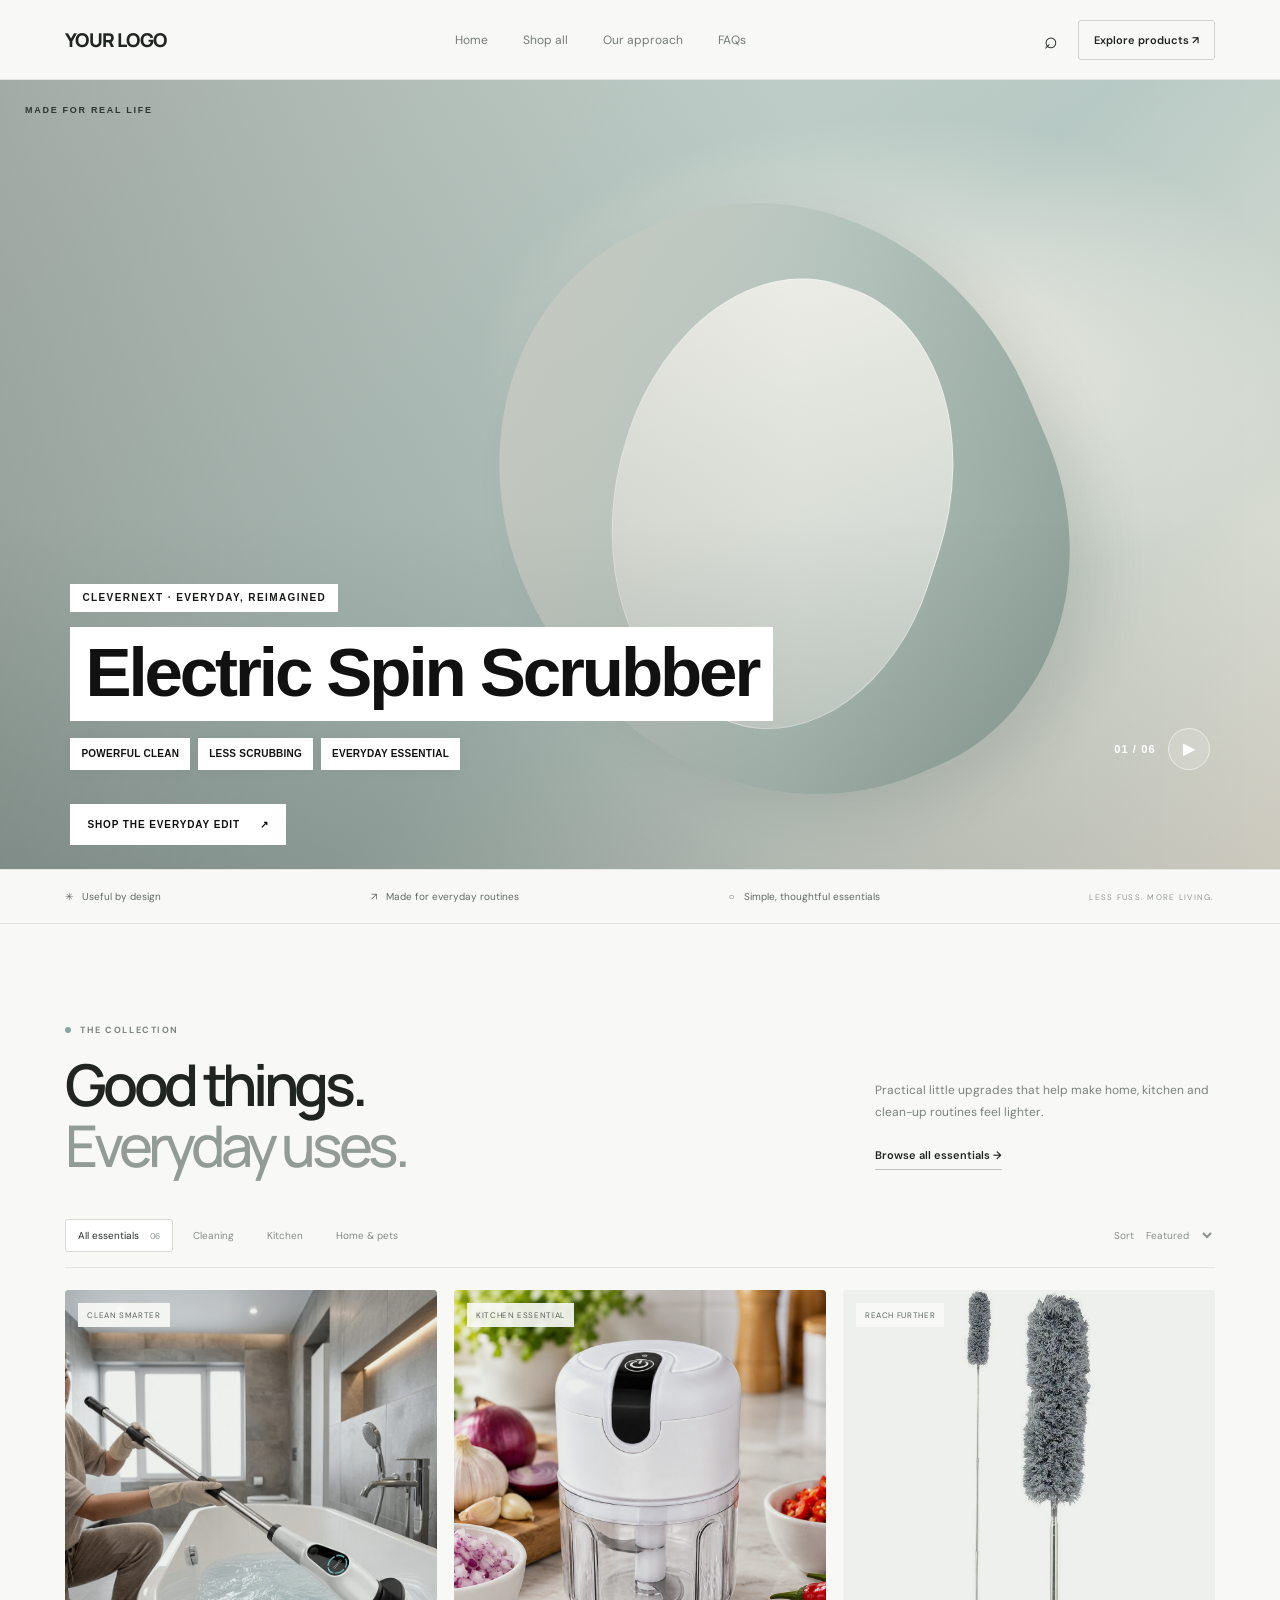
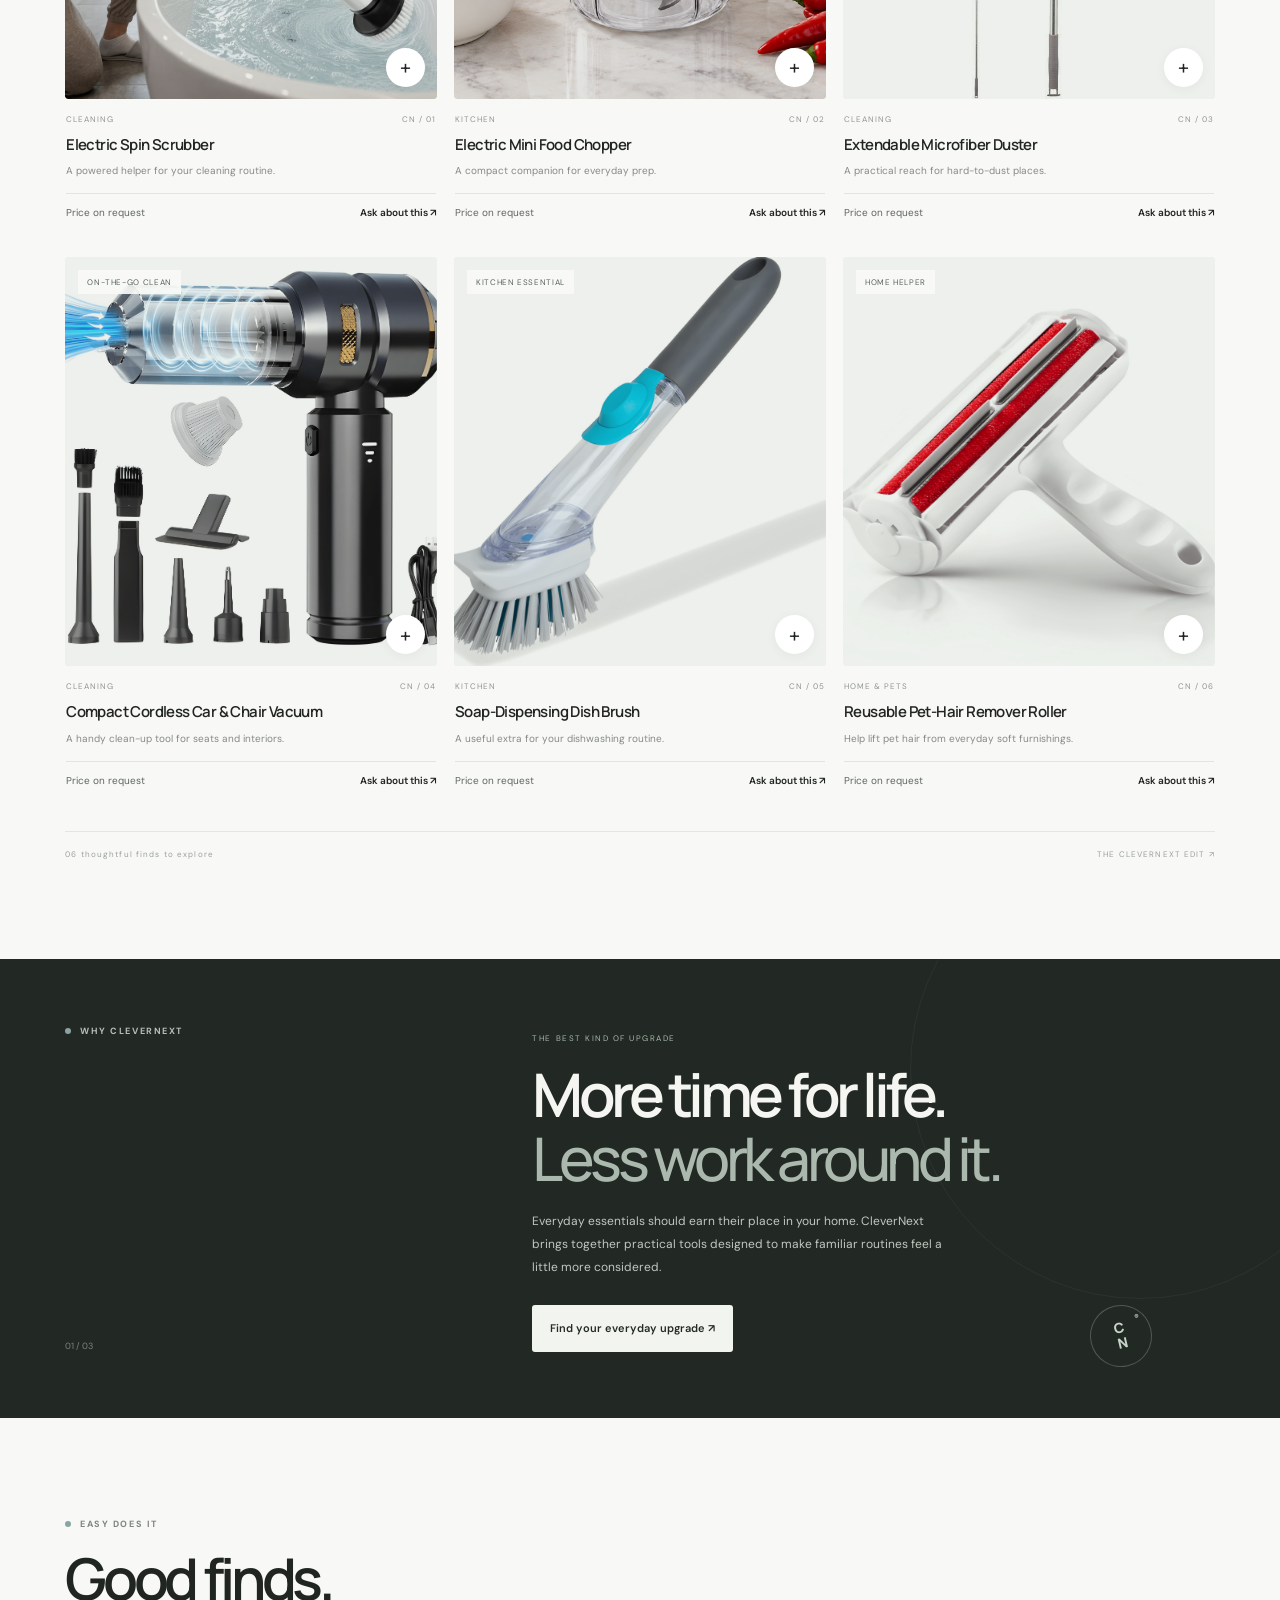
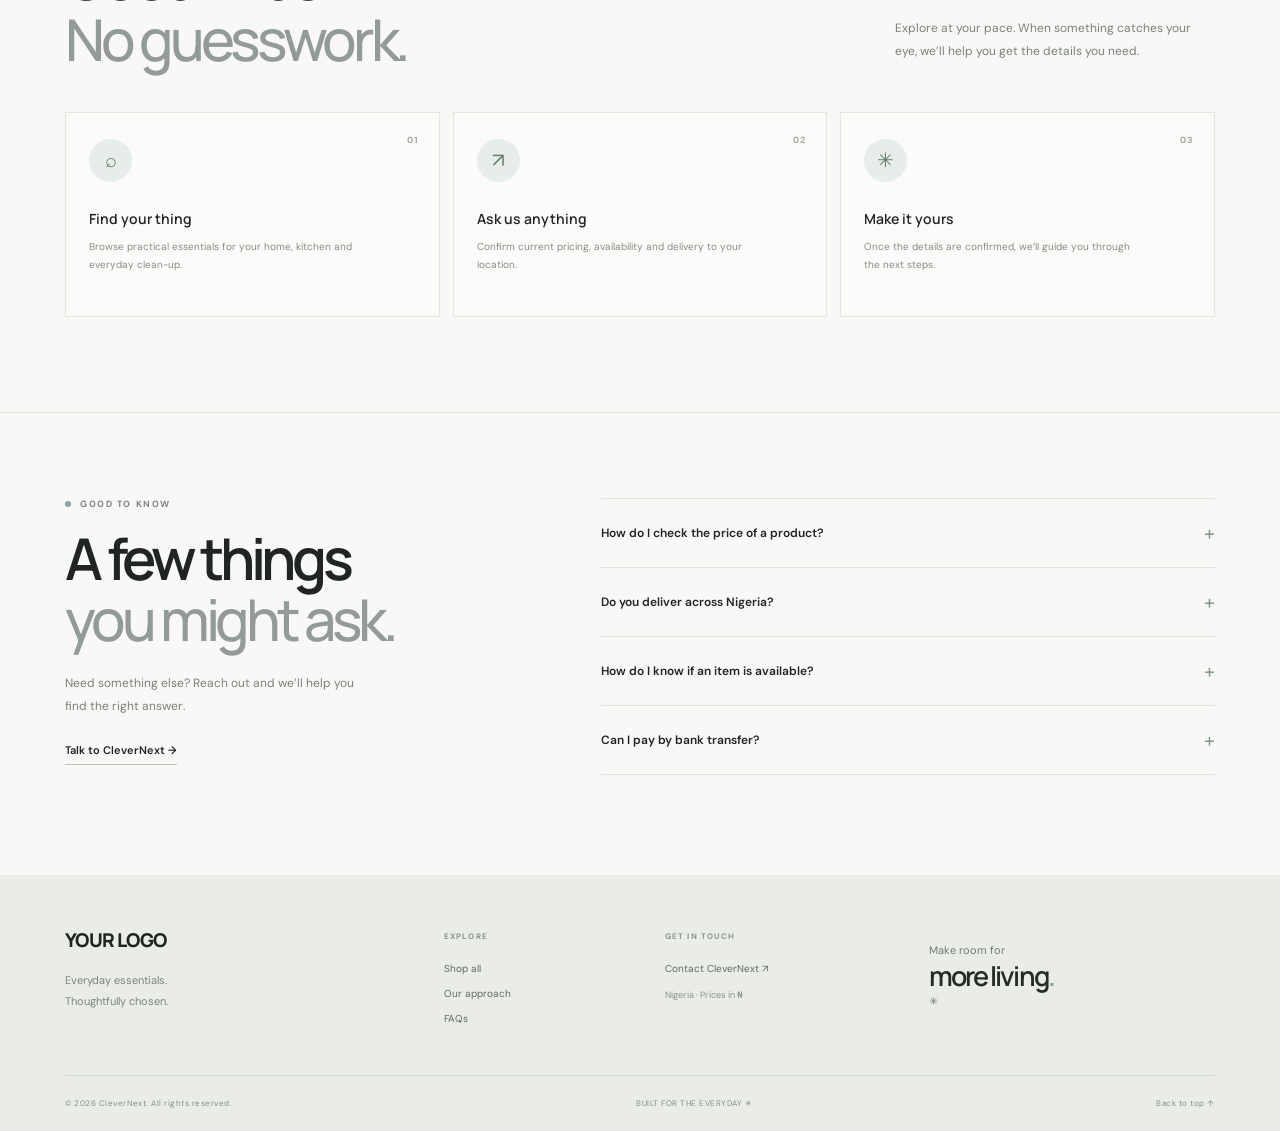
==== index.html @ 5bc94f0b "Remove announcement bar and add local logo placeholder" ====
<!doctype html>
<html lang="en"><head><meta charset="UTF-8"><meta name="viewport" content="width=device-width, initial-scale=1, viewport-fit=cover"><meta name="theme-color" content="#f8f8f6"><meta name="description" content="Thoughtful everyday tools for a cleaner, easier home. Explore CleverNext essentials."><title>CleverNext — Everyday, made easier.</title><link rel="preconnect" href="https://fonts.googleapis.com"><link href="https://fonts.googleapis.com/css2?family=DM+Sans:wght@400;500;600;700&family=Manrope:wght@400;500;600;700;800&display=swap" rel="stylesheet"><link rel="stylesheet" href="styles.css"><script defer src="app.js"></script></head><body>
<header class="site-header"><a class="wordmark logo-placeholder" href="#home" aria-label="CleverNext home"><span class="logo-placeholder-label">YOUR LOGO</span></a><nav class="desktop-nav" aria-label="Main navigation"><a href="#home">Home</a><a href="#shop">Shop all</a><a href="#story">Our approach</a><a href="#faq">FAQs</a></nav><div class="header-actions"><button class="icon-button" id="search-toggle" aria-label="Search products">⌕</button><a class="header-shop" href="#shop">Explore products ↗</a><button class="icon-button menu-toggle" id="menu-toggle" aria-label="Open menu" aria-expanded="false">☰</button></div></header>
<div class="search-panel" id="search-panel" hidden><label for="product-search">Find your next everyday essential</label><div class="search-field"><input id="product-search" type="search" placeholder="Try “cleaning” or “kitchen”"><button id="search-close" aria-label="Close search">×</button></div></div>
<main id="home"><section class="hero hero-fullscreen" aria-label="CleverNext featured products"><div class="hero-media" id="hero-media"><video id="hero-video" muted playsinline autoplay preload="auto" aria-label="CleverNext product demonstration"></video><div class="hero-poster"><span>MADE FOR REAL LIFE</span><i></i><b></b></div><div class="media-shade"></div><div class="hero-product-overlay" aria-live="polite"><div class="hero-product-copy"><span class="hero-kicker">CLEVERNEXT · EVERYDAY, REIMAGINED</span><h1 id="hero-product-title">Electric Spin Scrubber</h1><div class="hero-tags" id="hero-tags"><span>POWERFUL CLEAN</span><span>LESS SCRUBBING</span><span>EVERYDAY ESSENTIAL</span></div></div><div class="hero-product-controls"><span id="media-counter">01 / 06</span><button class="media-control" id="media-toggle" aria-label="Pause video sequence">Ⅱ</button></div></div><a class="hero-shop-link" href="#shop">SHOP THE EVERYDAY EDIT <span>↗</span></a></div></section>
<section class="value-strip"><div>✳ &nbsp; Useful by design</div><div>↗ &nbsp; Made for everyday routines</div><div>○ &nbsp; Simple, thoughtful essentials</div><span>LESS FUSS. MORE LIVING.</span></section>
<section class="section-wrap" id="shop"><div class="section-heading"><div><div class="eyebrow"><i></i> THE COLLECTION</div><h2>Good things.<br><span>Everyday uses.</span></h2></div><div class="heading-side"><p>Practical little upgrades that help make home, kitchen and clean-up routines feel lighter.</p><a class="text-link" href="#product-grid">Browse all essentials →</a></div></div><div class="shop-toolbar"><div class="filter-list"><button class="filter-chip active" data-filter="all">All essentials <small>06</small></button><button class="filter-chip" data-filter="cleaning">Cleaning</button><button class="filter-chip" data-filter="kitchen">Kitchen</button><button class="filter-chip" data-filter="home">Home & pets</button></div><label class="sort-wrap">Sort <select id="sort-products"><option value="featured">Featured</option><option value="az">Name: A–Z</option><option value="za">Name: Z–A</option></select></label></div><div class="product-grid" id="product-grid" aria-live="polite"></div><div class="collection-bottom"><span>06 thoughtful finds to explore</span><span>THE CLEVERNEXT EDIT ↗</span></div></section>
<section class="manifesto" id="story"><div class="manifesto-side"><div class="eyebrow light"><i></i> WHY CLEVERNEXT</div><span>01 / 03</span></div><div class="manifesto-main"><small>THE BEST KIND OF UPGRADE</small><h2>More time for life.<br><span>Less work around it.</span></h2><p>Everyday essentials should earn their place in your home. CleverNext brings together practical tools designed to make familiar routines feel a little more considered.</p><a class="button button-light" href="#shop">Find your everyday upgrade ↗</a></div><div class="orbit"></div><div class="stamp">C<br>N<span>®</span></div></section>
<section class="section-wrap how-section"><div class="eyebrow"><i></i> EASY DOES IT</div><div class="how-heading"><h2>Good finds.<br><span>No guesswork.</span></h2><p>Explore at your pace. When something catches your eye, we’ll help you get the details you need.</p></div><div class="steps-grid"><article><b>01</b><div class="step-symbol">⌕</div><h3>Find your thing</h3><p>Browse practical essentials for your home, kitchen and everyday clean-up.</p></article><article><b>02</b><div class="step-symbol">↗</div><h3>Ask us anything</h3><p>Confirm current pricing, availability and delivery to your location.</p></article><article><b>03</b><div class="step-symbol">✳</div><h3>Make it yours</h3><p>Once the details are confirmed, we’ll guide you through the next steps.</p></article></div></section>
<section class="section-wrap faq-section" id="faq"><div class="faq-intro"><div class="eyebrow"><i></i> GOOD TO KNOW</div><h2>A few things<br><span>you might ask.</span></h2><p>Need something else? Reach out and we’ll help you find the right answer.</p><a class="text-link" href="#contact">Talk to CleverNext →</a></div><div class="faq-list"><details><summary>How do I check the price of a product?<span>+</span></summary><p>Pricing is not yet published on this site. Contact CleverNext to confirm the current price before placing an order.</p></details><details><summary>Do you deliver across Nigeria?<span>+</span></summary><p>Delivery coverage and fees depend on your location. Please confirm availability and delivery costs before making payment.</p></details><details><summary>How do I know if an item is available?<span>+</span></summary><p>Availability can change. Message us to confirm current stock before making payment.</p></details><details><summary>Can I pay by bank transfer?<span>+</span></summary><p>Only use payment details confirmed directly by CleverNext. Never transfer money to unverified account details.</p></details></div></section></main>
<footer class="site-footer" id="contact"><div class="footer-top"><div><a class="wordmark logo-placeholder" href="#home" aria-label="CleverNext home"><span class="logo-placeholder-label">YOUR LOGO</span></a><p>Everyday essentials.<br>Thoughtfully chosen.</p></div><div class="footer-column"><b>EXPLORE</b><a href="#shop">Shop all</a><a href="#story">Our approach</a><a href="#faq">FAQs</a></div><div class="footer-column"><b>GET IN TOUCH</b><a href="#contact" id="contact-link">Contact CleverNext ↗</a><span>Nigeria · Prices in ₦</span></div><div class="footer-signoff">Make room for<strong>more living<span>.</span></strong>✳</div></div><div class="footer-bottom"><span>© <span id="year"></span> CleverNext. All rights reserved.</span><span>BUILT FOR THE EVERYDAY ✳</span><a href="#home">Back to top ↑</a></div></footer><div class="mobile-bottom-bar"><a href="#shop">Explore collection <span>↗</span></a></div><div class="toast" id="toast" role="status" aria-live="polite"></div></body></html>
---- styles.css ----
:root{--paper:#f8f8f6;--ink:#202521;--muted:#7b827c;--line:#e4e7e1;--sage:#dce6df;--max:1360px}*{box-sizing:border-box}html{scroll-behavior:smooth;scroll-padding-top:80px}body{margin:0;background:var(--paper);color:var(--ink);font-family:"DM Sans",sans-serif;-webkit-font-smoothing:antialiased}a{color:inherit;text-decoration:none}button,select{font:inherit;color:inherit}button{cursor:pointer}.announcement{height:31px;background:#242925;color:#f7f8f4;padding:0 5.1%;display:flex;align-items:center;justify-content:space-between;font-size:9px;letter-spacing:.13em}.announcement span+span{letter-spacing:0;color:#c8d0c9;font-size:10px}.site-header{height:80px;padding:0 5.1%;display:flex;align-items:center;justify-content:space-between;border-bottom:1px solid var(--line);position:sticky;top:0;z-index:30;background:#f8f8f6ed;backdrop-filter:blur(14px)}.wordmark{display:flex;align-items:center;gap:8px;font:800 19px Manrope,sans-serif;letter-spacing:-.8px}.brand-mark{width:31px;height:31px;border:1.5px solid #292e2a;border-radius:50%;display:grid;place-items:center;font-size:14px;letter-spacing:-2px}.brand-mark span{color:#7c999d}.wordmark-light{font-weight:500;color:#8b918d}.desktop-nav{display:flex;gap:35px}.desktop-nav a{font-size:12px;color:#747b75}.desktop-nav a:hover{color:#202521}.header-actions{display:flex;align-items:center;gap:12px}.icon-button{border:0;background:none;font-size:23px;padding:8px}.header-shop{font-size:11px;font-weight:600;border:1px solid #cfd4cd;padding:12px 15px;border-radius:3px}.menu-toggle{display:none}.search-panel{position:fixed;z-index:40;top:111px;right:5%;width:min(410px,90vw);padding:22px;background:white;border:1px solid var(--line);box-shadow:0 15px 50px #1a211a17}.search-panel label{display:block;font-size:12px;font-weight:600;margin-bottom:13px}.search-field{display:flex;border-bottom:1px solid #9da59e}.search-field input{flex:1;min-width:0;border:0;outline:0;background:transparent;padding:10px 0;font-size:14px}.search-field button{border:0;background:none;font-size:23px}.hero{max-width:var(--max);margin:auto;padding:68px 5.1% 56px;display:grid;grid-template-columns:.86fr 1.14fr;gap:6.5%;align-items:center;min-height:550px;position:relative}.eyebrow{display:flex;align-items:center;gap:9px;font-size:9px;font-weight:700;letter-spacing:.17em;color:#7c8580}.eyebrow i{width:6px;height:6px;border-radius:50%;background:#88a4a5}.hero h1,.section-heading h2,.manifesto h2,.how-heading h2,.faq-intro h2{font:600 clamp(43px,5.1vw,72px)/1.06 Manrope,sans-serif;letter-spacing:-.075em;margin:27px 0 21px}.hero h1 span,.section-heading h2 span,.how-heading h2 span,.faq-intro h2 span{color:#929b96;font-weight:500}.hero-copy>p{max-width:365px;color:#707771;font-size:14px;line-height:1.8}.hero-actions{display:flex;align-items:center;gap:24px;margin-top:30px}.button{display:inline-flex;align-items:center;justify-content:center;gap:24px;min-height:47px;padding:0 18px;font-size:11px;font-weight:600;border-radius:3px;transition:transform .2s}.button:hover{transform:translateY(-2px)}.button-dark{background:#222724;color:white}.text-link{display:inline-flex;align-items:center;gap:11px;font-size:11px;font-weight:600;border-bottom:1px solid #bdc3bc;padding-bottom:7px}.hero-note{display:flex;align-items:center;gap:12px;margin-top:48px;color:#7e857f;font-size:10px}.note-avatars{display:flex}.note-avatars b{width:24px;height:24px;border:2px solid var(--paper);border-radius:50%;background:#d9e3dd;display:grid;place-items:center;font-size:10px;font-weight:500;margin-left:-3px}.note-avatars b:nth-child(2){background:#e8dfd2}.note-avatars b:nth-child(3){background:#cddbdd}.hero-visual{min-width:0}.hero-media{position:relative;overflow:hidden;aspect-ratio:1.16/1;background:linear-gradient(135deg,#dce5df,#b9cbc6 54%,#e8e4d8);border-radius:3px;isolation:isolate}.hero-media video{position:absolute;inset:0;width:100%;height:100%;object-fit:cover;z-index:1;opacity:0;transition:opacity .5s}.hero-media video.is-ready{opacity:1}.hero-poster{position:absolute;inset:0;overflow:hidden;background:radial-gradient(ellipse at 70% 35%,#f2f0e7,transparent 33%),linear-gradient(135deg,#dce5df,#b9cbc6 54%,#e8e4d8)}.hero-poster>span{position:absolute;left:25px;top:25px;font-size:9px;letter-spacing:.19em;color:#35433c;font-weight:700}.hero-poster i,.hero-poster b{position:absolute;border-radius:48% 52% 44% 56%;transform:rotate(-23deg)}.hero-poster i{width:42%;height:77%;right:18%;top:15%;background:linear-gradient(125deg,#e7e8df,#b6c6bf 54%,#879b91);box-shadow:20px 25px 50px #40564c22}.hero-poster b{width:26%;height:57%;right:26%;top:25%;background:linear-gradient(135deg,#f9f8f1,#cbd5ce);border:1px solid #ffffff80;transform:rotate(18deg)}.media-shade{position:absolute;inset:0;z-index:2;pointer-events:none;background:linear-gradient(0deg,#17221d66,transparent 32%,#17221d0b)}.media-label{position:absolute;z-index:3;left:20px;right:20px;bottom:18px;display:flex;align-items:center;gap:9px;color:white;font-size:10px}.media-label i{width:6px;height:6px;border-radius:50%;background:#cfe7d3}.media-label span:last-child{margin-left:auto;font-size:9px;letter-spacing:.12em}.media-control{position:absolute;z-index:4;right:18px;top:18px;width:34px;height:34px;border:1px solid #ffffff85;background:#ffffff26;color:white;border-radius:50%;backdrop-filter:blur(5px)}.hero-caption{display:flex;justify-content:space-between;padding-top:15px;font-size:8px;letter-spacing:.16em;color:#878e88}.hero-caption span+span{letter-spacing:.04em}.hero-index{position:absolute;right:5.1%;top:28px;font-size:9px;letter-spacing:.14em;color:#a0a6a0}.value-strip{border-top:1px solid var(--line);border-bottom:1px solid var(--line);padding:20px 5.1%;display:flex;justify-content:space-between;align-items:center;gap:18px;font-size:10px;color:#626a64}.value-strip>span{font-size:8px;letter-spacing:.16em;color:#939a94}.section-wrap{max-width:var(--max);margin:0 auto;padding:100px 5.1%}.section-heading{display:flex;justify-content:space-between;align-items:flex-end;gap:30px}.section-heading h2,.how-heading h2,.faq-intro h2{font-size:clamp(38px,4.5vw,58px);margin:18px 0 0}.heading-side{max-width:340px;padding-bottom:6px}.heading-side p,.how-heading>p,.faq-intro>p{font-size:12px;line-height:1.9;color:#7a817b;margin:0 0 19px}.shop-toolbar{display:flex;justify-content:space-between;align-items:center;gap:16px;margin:43px 0 22px;border-bottom:1px solid var(--line);padding-bottom:15px}.filter-list{display:flex;gap:7px;flex-wrap:wrap}.filter-chip{padding:9px 12px;border:1px solid transparent;background:transparent;border-radius:3px;color:#858c86;font-size:10px}.filter-chip.active{border-color:#d7dbd5;background:white;color:#292f2b}.filter-chip small{margin-left:8px;color:#8b9890}.sort-wrap{display:flex;align-items:center;gap:8px;color:#8a918a;font-size:10px;white-space:nowrap}.sort-wrap select{border:0;background:transparent;font-size:10px;outline:none}.product-grid{display:grid;grid-template-columns:repeat(3,minmax(0,1fr));gap:38px 17px}.product-card{min-width:0}.product-image-wrap{position:relative;aspect-ratio:.91/1;background:#edf0ec;overflow:hidden;border-radius:3px;display:block}.product-image{width:100%;height:100%;object-fit:cover;display:block;mix-blend-mode:multiply;transition:transform .6s}.product-card:hover .product-image{transform:scale(1.045)}.product-badge{position:absolute;top:13px;left:13px;padding:7px 9px;background:#f9faf7e8;color:#59635c;font-size:8px;letter-spacing:.08em;text-transform:uppercase}.product-add{position:absolute;right:12px;bottom:12px;width:39px;height:39px;background:white;border:0;border-radius:50%;font-size:20px;box-shadow:0 2px 12px #1d271d0c}.product-add:hover{background:#252a26;color:white}.product-info{padding:15px 1px 0}.product-meta{display:flex;justify-content:space-between;gap:8px;color:#90968f;font-size:8px;letter-spacing:.12em;text-transform:uppercase}.product-info h3{font:600 15px/1.45 Manrope,sans-serif;letter-spacing:-.04em;margin:10px 0 7px}.product-description{font-size:10px;color:#858b85;line-height:1.7;margin:0;max-width:310px}.product-bottom{display:flex;justify-content:space-between;gap:8px;margin-top:14px;padding-top:12px;border-top:1px solid #e3e6e0}.price-note{font-size:10px;color:#5d675f}.enquire-link{font-size:10px;font-weight:600;display:inline-flex;gap:8px}.collection-bottom{margin-top:44px;padding-top:17px;border-top:1px solid var(--line);display:flex;justify-content:space-between;color:#9ba19b;font-size:8px;letter-spacing:.14em}.manifesto{position:relative;overflow:hidden;background:#222824;color:#f5f6f2;min-height:390px;padding:66px max(5.1%,calc((100% - 1220px)/2));display:grid;grid-template-columns:.55fr 1fr;gap:8%;align-items:center}.manifesto-side{height:100%;display:flex;flex-direction:column;justify-content:space-between;color:#78857b;font-size:9px}.light{color:#b5c0b8}.manifesto-main{position:relative;z-index:2;max-width:550px}.manifesto-main>small{font-size:8px;letter-spacing:.19em;color:#a7b8aa}.manifesto h2{font-size:clamp(38px,4.7vw,62px);margin:17px 0 20px}.manifesto h2 span{color:#aab8ad;font-weight:500}.manifesto-main>p{font-size:12px;line-height:1.9;color:#c1c8c1;max-width:410px;margin:0 0 26px}.button-light{background:#f2f4ef;color:#242a25}.orbit{position:absolute;border:1px solid #ffffff0c;border-radius:50%;width:460px;height:460px;right:-90px;top:-120px}.stamp{position:absolute;right:10%;bottom:11%;width:62px;height:62px;border:1px solid #ffffff38;border-radius:50%;display:grid;place-content:center;text-align:center;font:800 14px/1.05 Manrope,sans-serif;color:#c6d5c8;transform:rotate(-13deg)}.stamp span{font-size:7px;position:absolute;right:8px;top:11px}.how-section{padding-top:100px;padding-bottom:95px}.how-heading{display:flex;justify-content:space-between;align-items:flex-end;gap:25px}.how-heading>p{max-width:320px;margin-bottom:7px}.steps-grid{display:grid;grid-template-columns:repeat(3,1fr);gap:13px;margin-top:42px}.steps-grid article{min-height:205px;border:1px solid var(--line);background:#fbfbf9;padding:23px;position:relative}.steps-grid article>b{position:absolute;right:20px;top:21px;color:#a1a7a0;font-size:9px;letter-spacing:.12em}.step-symbol{width:43px;height:43px;border-radius:50%;background:#e7eeea;display:grid;place-items:center;color:#637d70;font-size:20px;margin:3px 0 27px}.steps-grid h3{font:600 14px Manrope,sans-serif;margin:0 0 10px}.steps-grid p{font-size:10px;color:#858c85;line-height:1.8;max-width:270px;margin:0}.faq-section{padding-top:85px;padding-bottom:100px;border-top:1px solid var(--line);display:grid;grid-template-columns:.8fr 1.2fr;gap:11%}.faq-intro>p{max-width:300px;margin-top:22px}.faq-intro .text-link{margin-top:7px}.faq-list details{border-bottom:1px solid #dfe3dd}.faq-list details:first-child{border-top:1px solid #dfe3dd}.faq-list summary{list-style:none;display:flex;justify-content:space-between;gap:20px;align-items:center;cursor:pointer;padding:21px 0;font-size:12px;font-weight:600}.faq-list summary::-webkit-details-marker{display:none}.faq-list summary span{font-size:20px;font-weight:400;color:#84958a;transition:transform .2s}.faq-list details[open] summary span{transform:rotate(45deg)}.faq-list details p{font-size:11px;line-height:1.9;color:#7a817b;margin:-2px 35px 21px 0}.site-footer{background:#e9ece7;padding:52px 5.1% 0}.footer-top{max-width:var(--max);margin:auto;display:grid;grid-template-columns:1.2fr .65fr .8fr 1fr;gap:35px;padding-bottom:50px}.footer-top p{font-size:11px;line-height:1.9;color:#7c847d;margin-top:17px}.footer-column{display:flex;flex-direction:column;align-items:flex-start;gap:12px;font-size:10px;color:#626a63}.footer-column b{font-size:8px;letter-spacing:.15em;color:#8c948c;margin:4px 0 9px}.footer-column span{font-size:9px;color:#8a928a;margin-top:2px}.footer-signoff{position:relative;display:flex;flex-direction:column;justify-content:center;font-size:11px;color:#727c73}.footer-signoff strong{font:600 27px Manrope,sans-serif;letter-spacing:-.07em;color:#252c27}.footer-signoff strong span{color:#86a19a}.footer-bottom{border-top:1px solid #d5dbd3;max-width:var(--max);margin:auto;min-height:56px;display:flex;align-items:center;justify-content:space-between;gap:14px;color:#858d85;font-size:8px;letter-spacing:.06em}.toast{position:fixed;z-index:60;bottom:24px;left:50%;transform:translate(-50%,20px);background:#252b26;color:white;padding:13px 18px;border-radius:3px;font-size:11px;opacity:0;pointer-events:none;transition:.25s;max-width:calc(100vw - 32px);text-align:center}.toast.show{opacity:1;transform:translate(-50%,0)}.mobile-bottom-bar{display:none}.empty-state{grid-column:1/-1;padding:55px 20px;text-align:center;border:1px dashed #d8ddd6;color:#777f78;font-size:12px}.empty-state strong{display:block;color:#333a34;font-size:17px;margin-bottom:9px}@media(max-width:900px){.desktop-nav{gap:19px}.hero{padding-top:52px;gap:4%;min-height:490px}.hero h1{font-size:clamp(40px,6vw,58px)}.hero-actions{gap:15px;flex-wrap:wrap}.hero-note{margin-top:35px}.value-strip{flex-wrap:wrap;justify-content:flex-start;gap:18px 28px}.value-strip>span{margin-left:auto}.section-wrap{padding-top:80px;padding-bottom:80px}.product-grid{gap:30px 13px}.product-info h3{font-size:13px}.manifesto{gap:5%}.footer-top{grid-template-columns:1fr 1fr;row-gap:30px}.faq-section{gap:7%}}@media(max-width:640px){html{scroll-padding-top:72px}.announcement{height:28px;padding:0 5%;font-size:8px}.announcement span+span{display:none}.site-header{height:65px;padding:0 5%}.wordmark{font-size:17px;gap:7px}.brand-mark{width:29px;height:29px}.desktop-nav{display:none;position:absolute;top:64px;left:0;right:0;background:var(--paper);padding:20px 5% 24px;border-bottom:1px solid var(--line);margin:0;flex-direction:column;gap:22px}.desktop-nav.open{display:flex}.header-actions{gap:6px}.header-shop{display:none}.menu-toggle{display:block}.search-panel{top:93px;right:4%;width:92%}.hero{padding:36px 5% 31px;display:flex;flex-direction:column;align-items:stretch;gap:27px;min-height:auto}.hero h1{font-size:clamp(43px,11vw,62px);margin:21px 0 14px}.hero-copy>p{font-size:13px;max-width:320px}.hero-actions{margin-top:22px;gap:17px}.button{min-height:45px;padding:0 14px;gap:14px;font-size:10px}.text-link{font-size:10px;gap:8px}.hero-note{margin-top:24px;font-size:9px}.hero-media{aspect-ratio:1.05/1}.hero-poster>span{left:17px;top:17px;font-size:8px}.media-label{left:14px;right:14px;bottom:14px;font-size:9px}.media-control{right:13px;top:13px}.hero-caption{font-size:7px}.hero-index{right:5%;top:16px;font-size:8px}.value-strip{padding:15px 5%;gap:13px 18px}.value-strip>div{font-size:9px}.value-strip>span{display:none}.section-wrap{padding:65px 5%}.section-heading{align-items:flex-start;flex-direction:column;gap:20px}.section-heading h2,.how-heading h2,.faq-intro h2{font-size:44px;margin-top:14px}.heading-side{max-width:100%}.heading-side p{font-size:11px;margin-bottom:12px}.shop-toolbar{margin-top:28px;align-items:flex-start;flex-direction:column;gap:13px}.filter-list{gap:4px}.filter-chip{font-size:9px;padding:8px 9px}.sort-wrap{align-self:flex-end}.product-grid{grid-template-columns:repeat(2,minmax(0,1fr));gap:26px 10px}.product-image-wrap{aspect-ratio:.78/1}.product-badge{top:8px;left:8px;font-size:7px;padding:6px}.product-add{width:33px;height:33px;right:8px;bottom:8px;font-size:19px}.product-info{padding-top:11px}.product-meta{font-size:7px;letter-spacing:.08em}.product-info h3{font-size:12px;margin:8px 0 6px}.product-description{font-size:9px}.product-bottom{margin-top:10px;padding-top:10px;align-items:flex-start;flex-direction:column;gap:8px}.price-note,.enquire-link{font-size:9px}.collection-bottom{margin-top:29px;font-size:7px}.manifesto{padding:34px 5% 40px;display:block;min-height:0}.manifesto-side{flex-direction:row;align-items:center;margin-bottom:32px}.manifesto h2{font-size:43px;margin:14px 0 18px}.manifesto-main>p{font-size:11px}.stamp{right:8%;bottom:8%;width:49px;height:49px;font-size:11px}.orbit{right:-240px}.how-section{padding-top:66px;padding-bottom:68px}.how-heading{display:block}.how-heading>p{margin-top:18px}.steps-grid{grid-template-columns:1fr;gap:9px;margin-top:27px}.steps-grid article{min-height:0;padding:19px}.step-symbol{margin-bottom:18px;width:38px;height:38px}.steps-grid h3{font-size:13px}.faq-section{display:block;padding-top:64px;padding-bottom:68px}.faq-intro>p{margin-top:17px;font-size:11px}.faq-intro .text-link{margin-bottom:28px}.faq-list summary{padding:18px 0;font-size:11px}.faq-list details p{font-size:10px}.site-footer{padding:37px 5% 0}.footer-top{grid-template-columns:1fr 1fr;gap:26px 18px;padding-bottom:30px}.footer-top p{font-size:10px}.footer-column{gap:11px;font-size:10px}.footer-column b{margin-bottom:5px}.footer-signoff{grid-column:1/-1;min-height:60px;border-top:1px solid #d5dbd3;padding-top:18px}.footer-signoff strong{font-size:25px}.footer-bottom{min-height:66px;flex-wrap:wrap;padding:13px 0 75px;gap:9px}.footer-bottom>span:nth-child(2){display:none}.mobile-bottom-bar{display:block;position:fixed;z-index:25;left:0;right:0;bottom:0;padding:10px 5% max(10px,env(safe-area-inset-bottom));background:#f8f8f6ee;border-top:1px solid #e2e6df;backdrop-filter:blur(14px)}.mobile-bottom-bar a{display:flex;align-items:center;justify-content:space-between;min-height:43px;padding:0 17px;background:#252a26;color:white;border-radius:3px;font-size:11px;font-weight:600}.toast{bottom:78px;font-size:10px}}@media(prefers-reduced-motion:reduce){*,*::before,*::after{scroll-behavior:auto!important;transition-duration:.01ms!important}.hero-media video{display:none}}

/* Full-bleed, mobile-first product video hero */
.hero.hero-fullscreen{display:block;width:100%;max-width:none;height:calc(100svh - 111px);min-height:560px;max-height:1100px;margin:0;padding:0;position:relative;overflow:hidden;background:#e8ebe6;}
.hero-fullscreen .hero-media{position:absolute;inset:0;width:100%;height:100%;min-height:0;aspect-ratio:auto;border-radius:0;background:#dfe5df;}
.hero-fullscreen .hero-media video{z-index:1;object-fit:cover;object-position:center center;}
.hero-fullscreen .hero-poster{z-index:0;}
.hero-fullscreen .hero-poster>span{font-family:Arial,sans-serif;}
.hero-fullscreen .media-shade{z-index:2;background:linear-gradient(90deg,#11181348 0%,#11181308 62%,transparent 100%),linear-gradient(0deg,#11181322,transparent 45%);}
.hero-product-overlay{position:absolute;z-index:3;left:clamp(18px,5.5vw,84px);right:clamp(18px,5.5vw,84px);bottom:clamp(78px,11vh,130px);display:flex;align-items:flex-end;justify-content:space-between;gap:22px;}
.hero-product-copy{max-width:min(780px,80%);}
.hero-kicker{display:inline-block;background:#fff;color:#161916;padding:9px 12px;font:800 10px/1 Arial,sans-serif;letter-spacing:.14em;margin-bottom:15px;}
.hero-product-copy h1{margin:0 0 17px;color:#111;background:#fff;width:fit-content;max-width:100%;padding:12px 15px 14px;font-family:"Arial Black",Arial,sans-serif;font-size:clamp(30px,5.4vw,76px);font-weight:900;line-height:.98;letter-spacing:-.045em;text-wrap:balance;box-decoration-break:clone;-webkit-box-decoration-break:clone;}
.hero-tags{display:flex;flex-wrap:wrap;gap:8px;max-width:700px;}
.hero-tags span{display:inline-flex;align-items:center;min-height:32px;padding:8px 11px;background:#fff;color:#101210;font:900 10px/1 Arial,sans-serif;letter-spacing:.025em;box-shadow:0 2px 14px #0000000a;}
.hero-product-controls{display:flex;align-items:center;gap:12px;flex-shrink:0;color:white;font:800 11px Arial,sans-serif;letter-spacing:.1em;}
.hero-product-controls .media-control{position:static;flex-shrink:0;width:42px;height:42px;font-size:15px;}
.hero-shop-link{position:absolute;z-index:4;bottom:24px;left:clamp(18px,5.5vw,84px);display:inline-flex;align-items:center;gap:20px;background:#fff;color:#111;padding:15px 17px;font:900 10px Arial,sans-serif;letter-spacing:.09em;transition:background .2s,color .2s;}
.hero-shop-link:hover{background:#111;color:#fff;}
.hero-product-overlay.is-switching .hero-product-copy{animation:heroCopyIn .65s cubic-bezier(.2,.7,.2,1) both;}
.hero-product-overlay.is-switching .hero-tags span{animation:heroTagIn .5s cubic-bezier(.2,.7,.2,1) both;}
.hero-product-overlay.is-switching .hero-tags span:nth-child(2){animation-delay:.07s;}
.hero-product-overlay.is-switching .hero-tags span:nth-child(3){animation-delay:.14s;}
@keyframes heroCopyIn{from{opacity:0;transform:translateY(18px)}to{opacity:1;transform:translateY(0)}}
@keyframes heroTagIn{from{opacity:0;transform:translateY(10px)}to{opacity:1;transform:translateY(0)}}
@media(max-width:640px){.hero.hero-fullscreen{height:calc(100svh - 93px);min-height:560px;max-height:none;}.hero-fullscreen .hero-media video{object-position:center center;}.hero-fullscreen .media-shade{background:linear-gradient(0deg,#1118136e 0%,#11181310 65%),linear-gradient(90deg,#11181320,transparent 100%);}.hero-product-overlay{left:16px;right:16px;bottom:88px;display:block;}.hero-product-copy{max-width:100%;}.hero-kicker{font-size:8px;padding:8px 9px;margin-bottom:10px;}.hero-product-copy h1{font-size:clamp(28px,8.8vw,47px);line-height:1.02;padding:10px 11px 12px;margin-bottom:12px;max-width:100%;}.hero-tags{gap:6px;max-width:100%;}.hero-tags span{font-size:9px;min-height:29px;padding:8px 9px;}.hero-product-controls{position:absolute;right:0;bottom:-55px;}.hero-product-controls .media-control{width:36px;height:36px;}.hero-shop-link{left:16px;bottom:18px;padding:13px 14px;font-size:9px;}.hero-fullscreen .hero-poster i{width:65%;height:70%;right:-3%;top:14%;}.hero-fullscreen .hero-poster b{width:42%;height:52%;right:7%;top:26%;}}
@media(min-width:641px) and (max-height:650px){.hero.hero-fullscreen{height:calc(100svh - 111px);min-height:480px}.hero-product-overlay{bottom:78px}.hero-product-copy h1{font-size:clamp(30px,4vw,52px)}}
@media(prefers-reduced-motion:reduce){.hero-product-overlay.is-switching .hero-product-copy,.hero-product-overlay.is-switching .hero-tags span{animation:none!important}.hero-fullscreen .hero-media video{transition:none}}
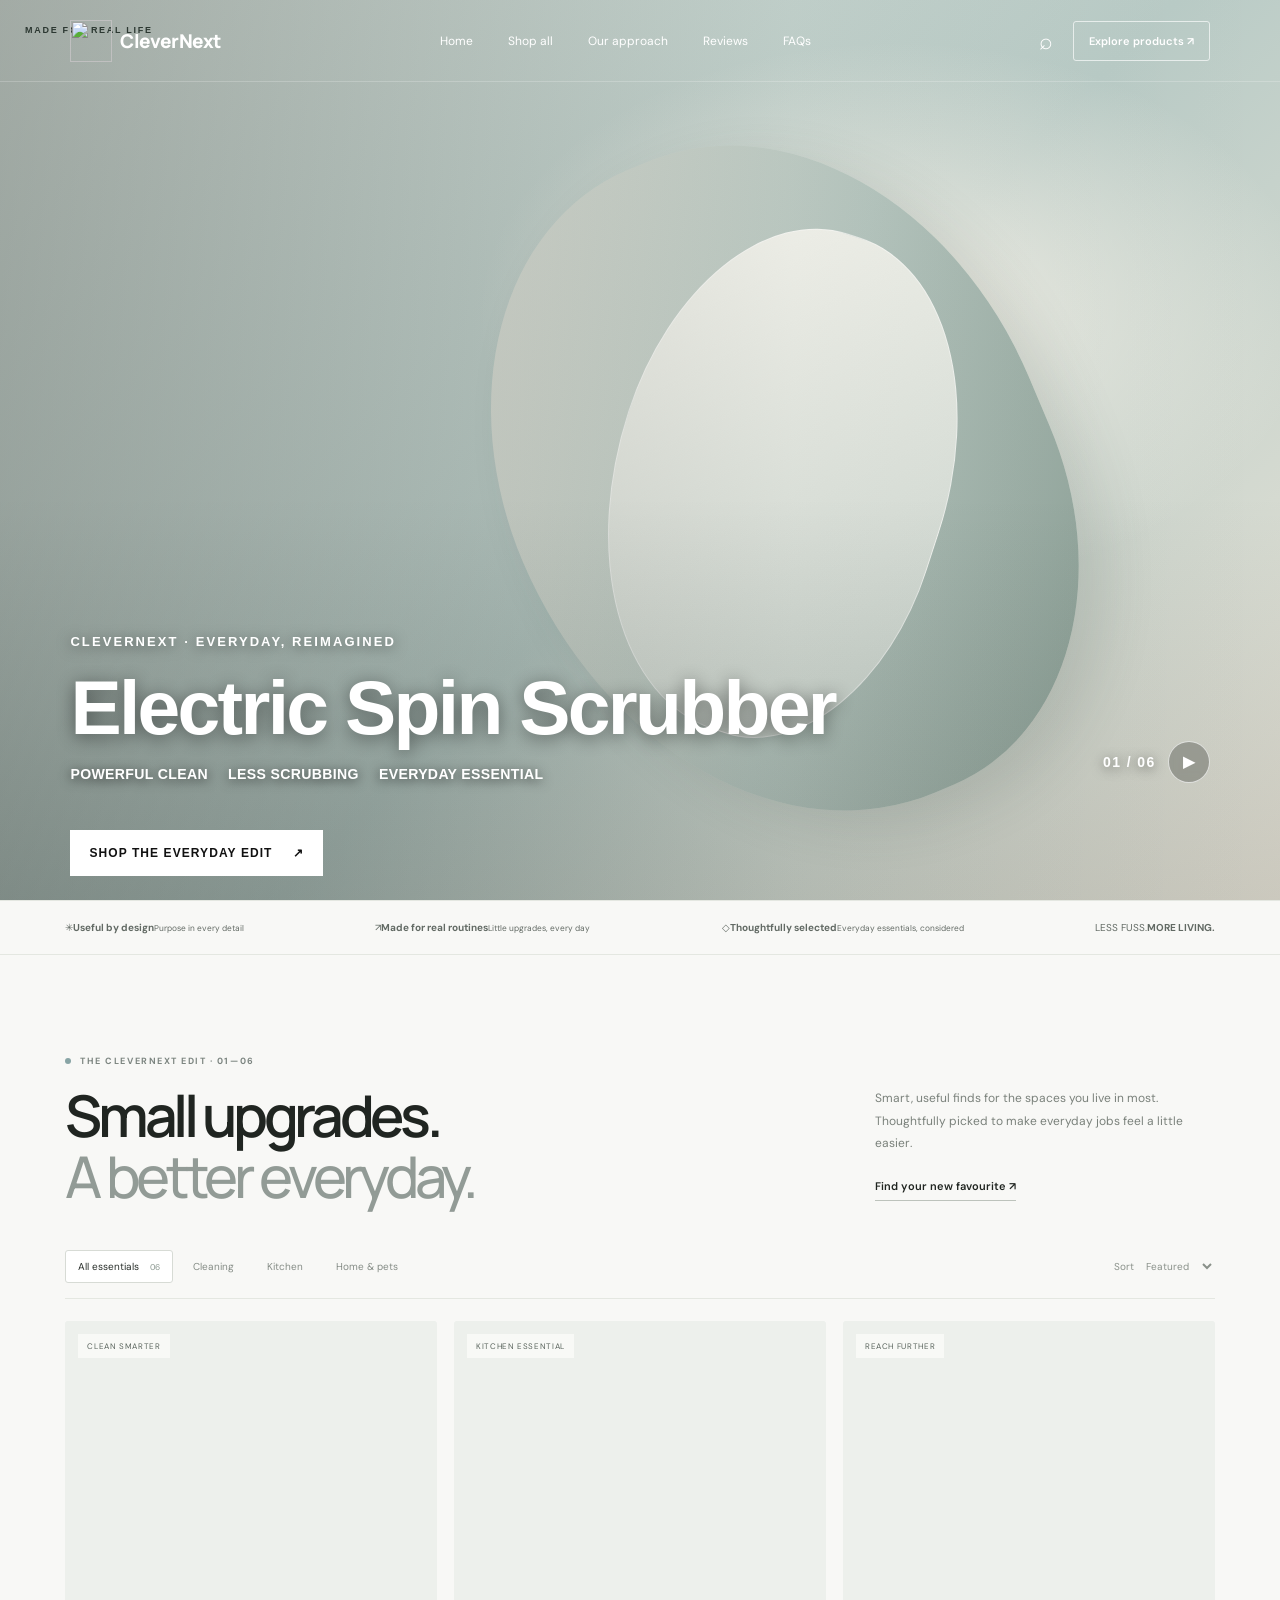
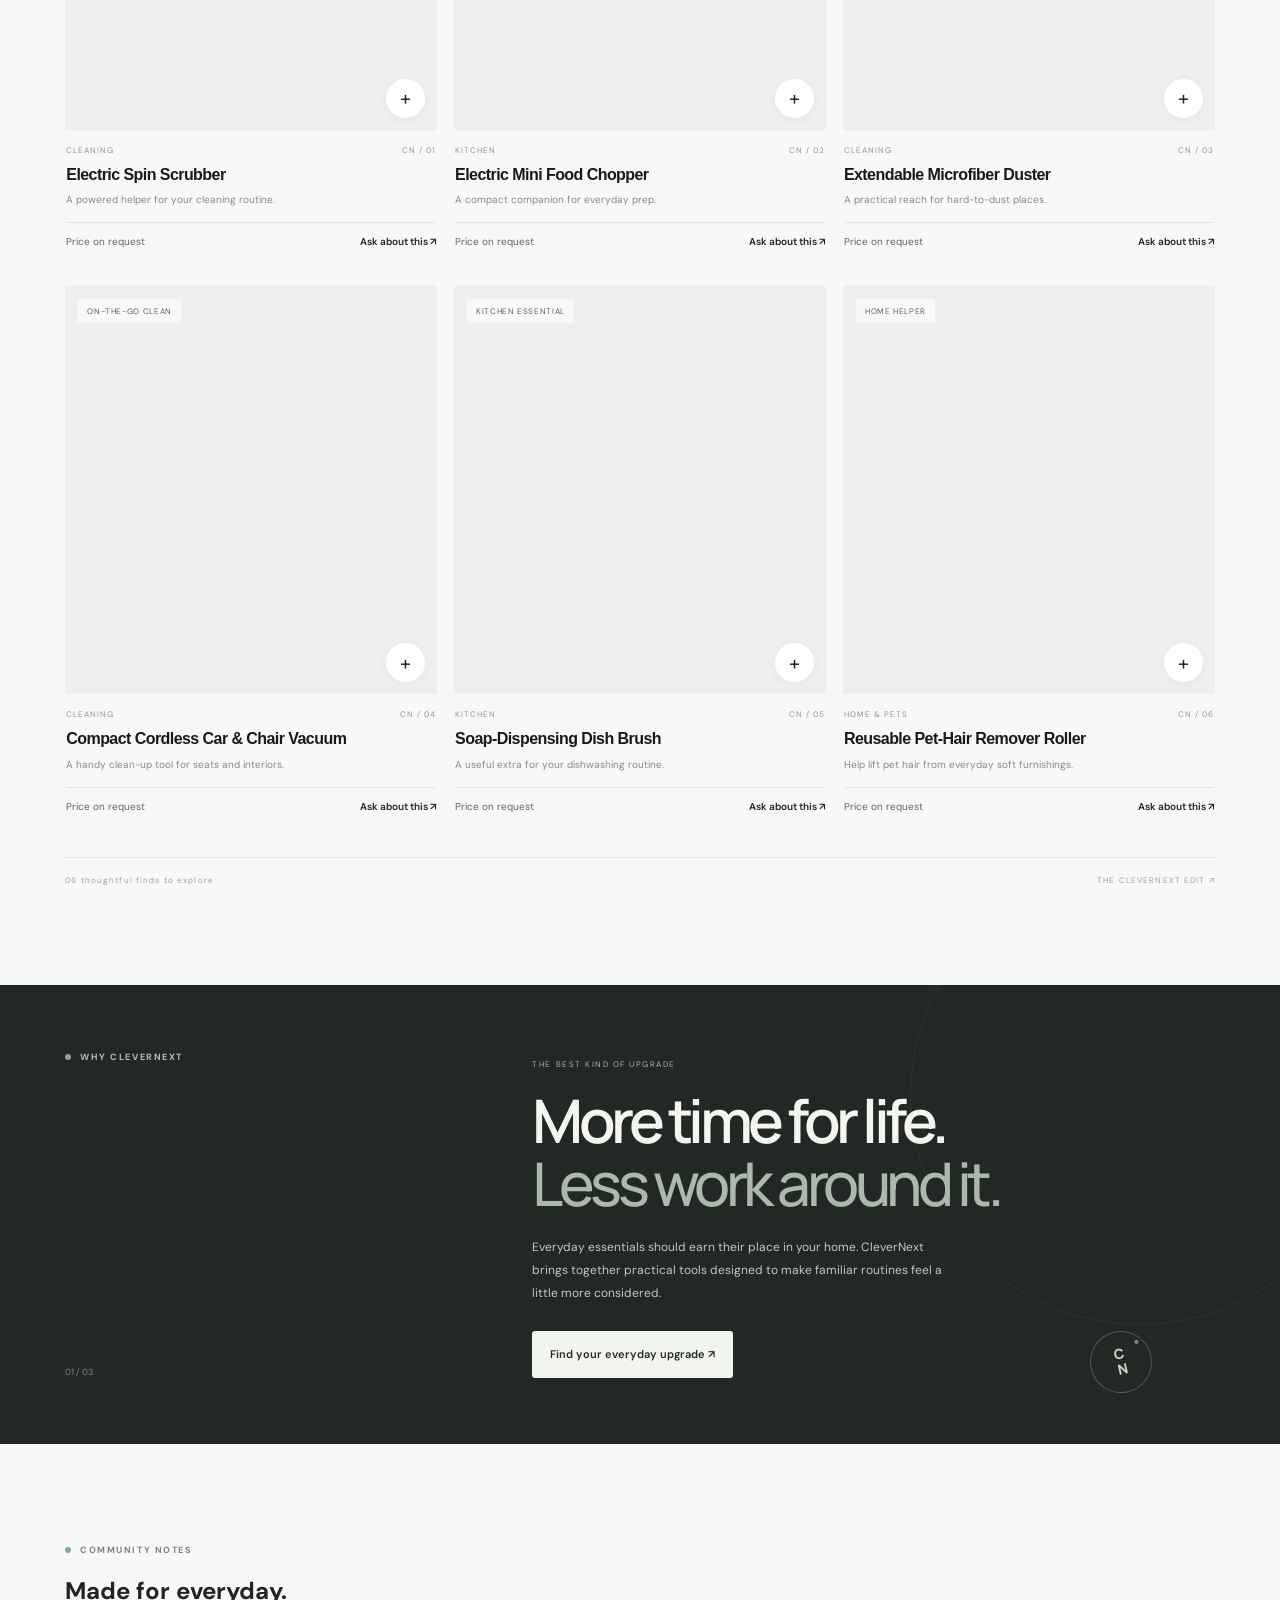
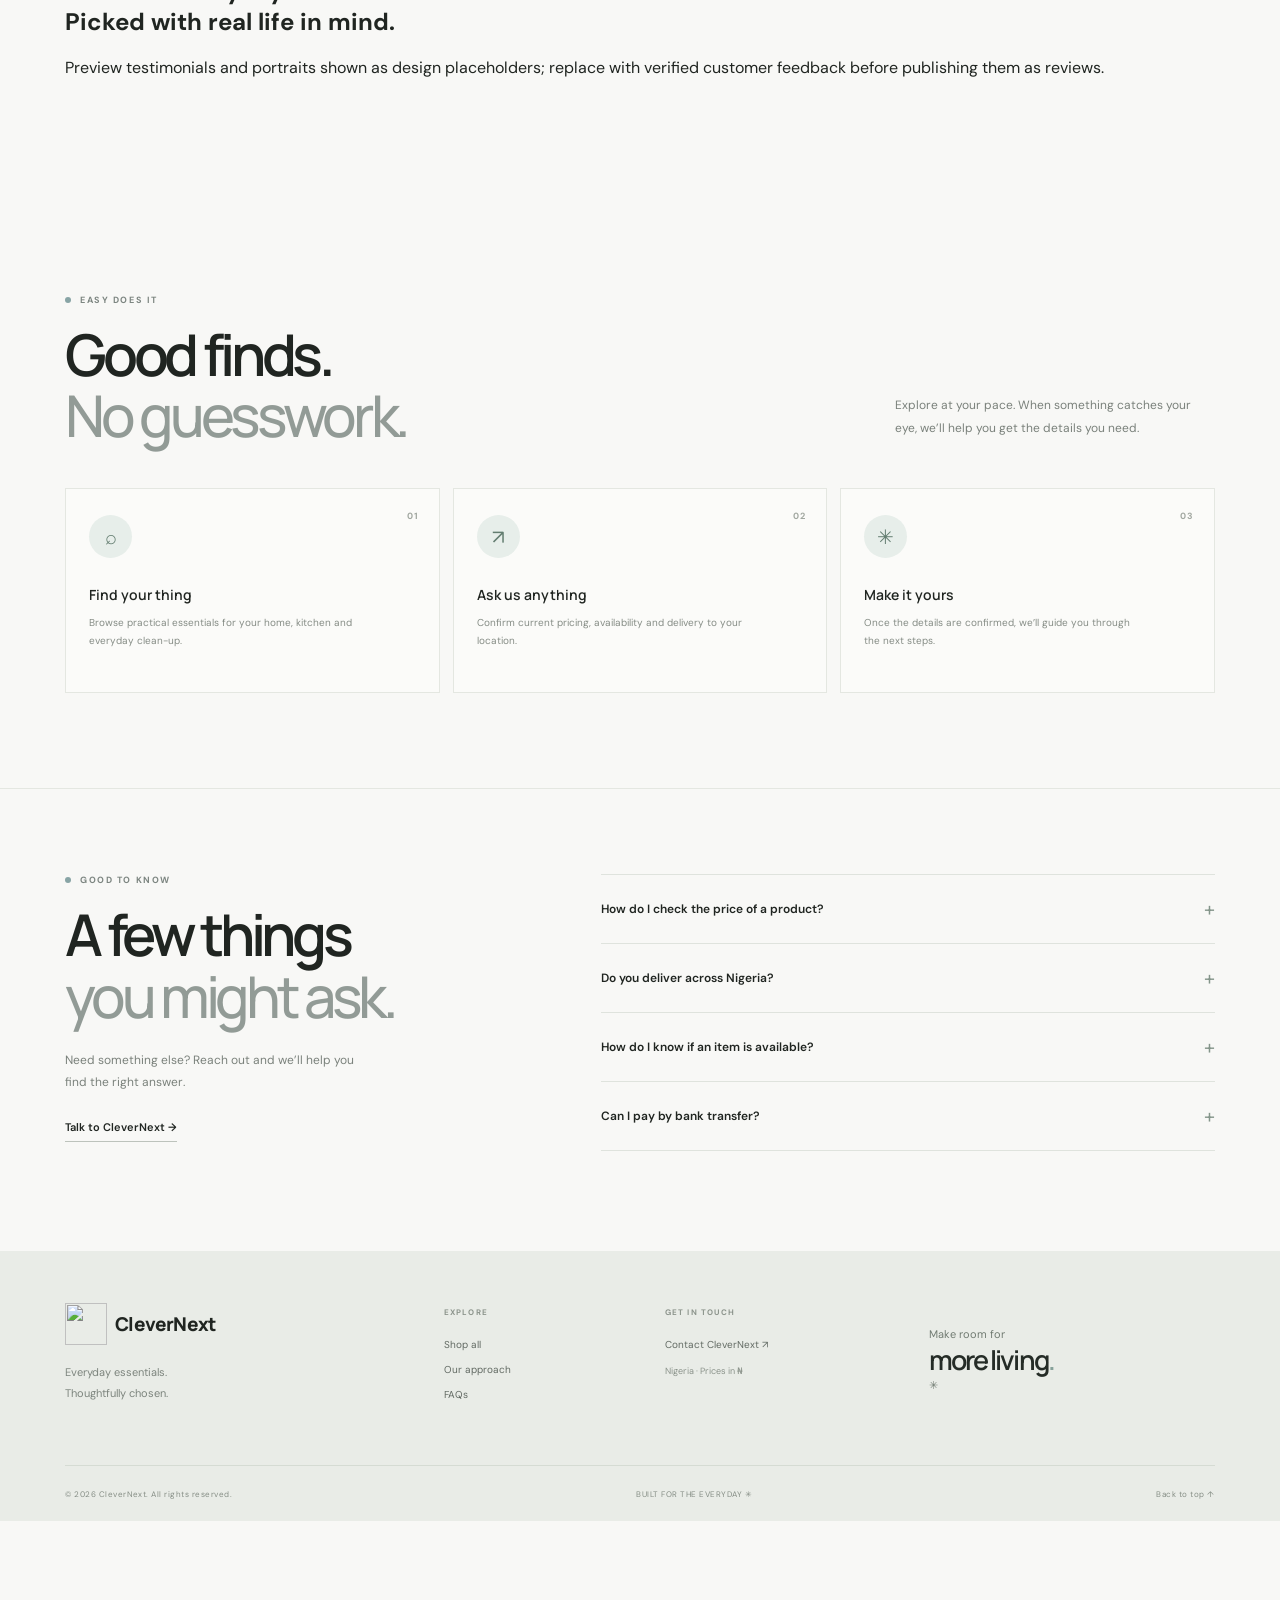
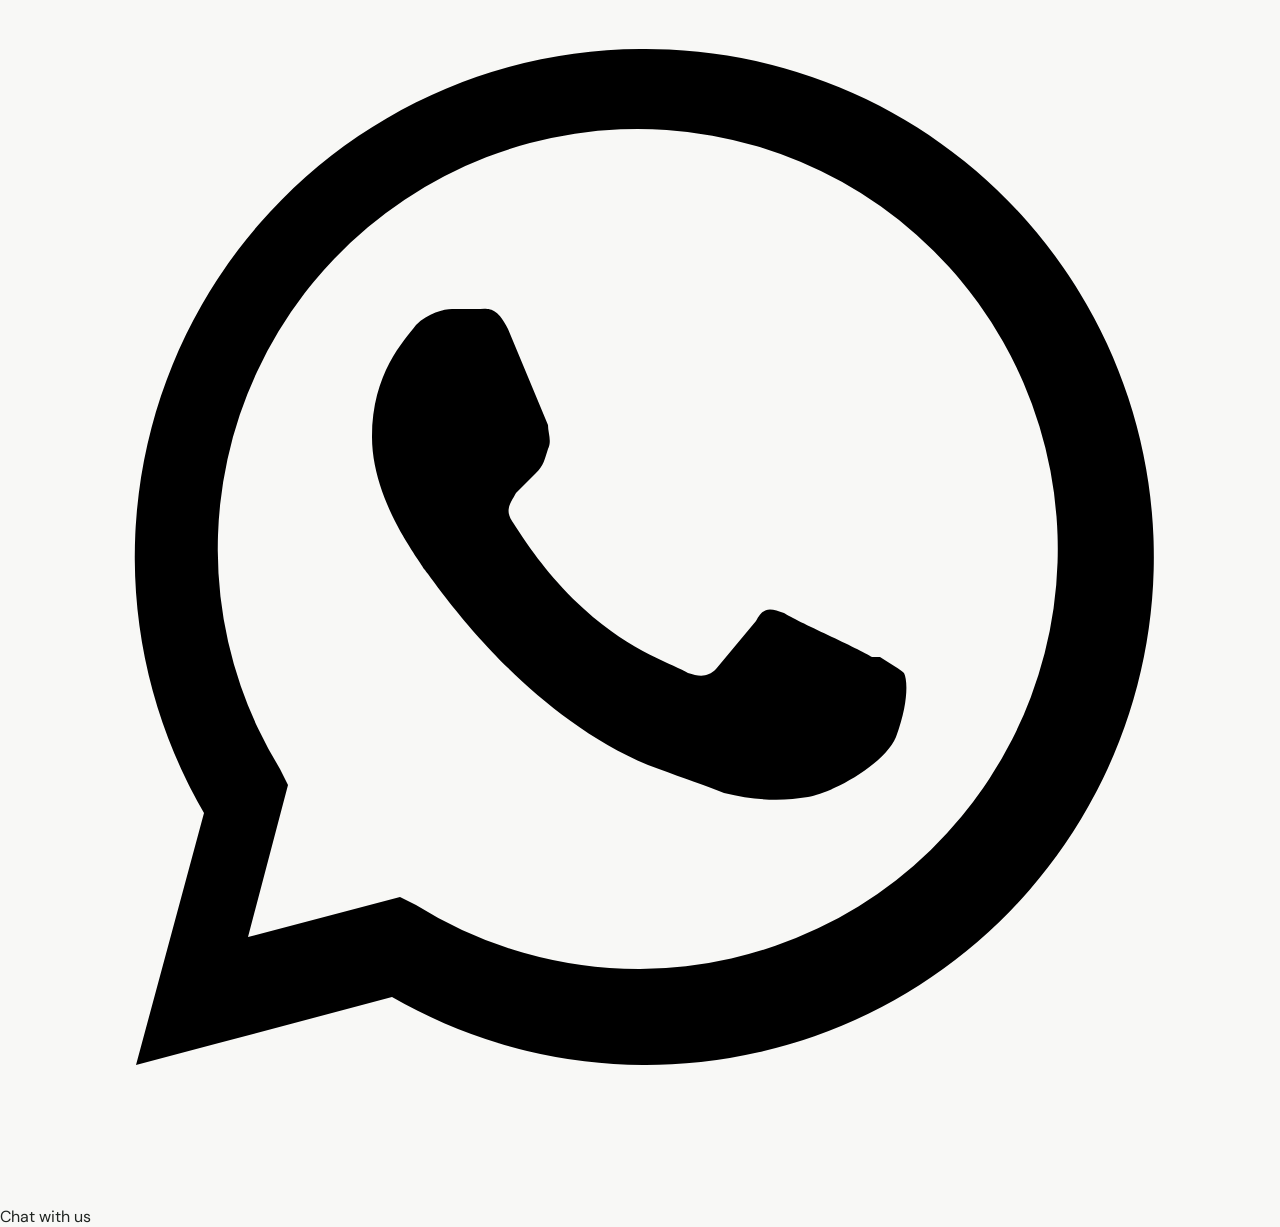
==== commit e2e4a9f8: "Add CleverNext branding, WhatsApp contact and review section" ====
--- a/index.html
+++ b/index.html
@@ -1,11 +1,11 @@
 <!doctype html>
-<html lang="en"><head><meta charset="UTF-8"><meta name="viewport" content="width=device-width, initial-scale=1, viewport-fit=cover"><meta name="theme-color" content="#f8f8f6"><meta name="description" content="Thoughtful everyday tools for a cleaner, easier home. Explore CleverNext essentials."><title>CleverNext — Everyday, made easier.</title><link rel="preconnect" href="https://fonts.googleapis.com"><link href="https://fonts.googleapis.com/css2?family=DM+Sans:wght@400;500;600;700&family=Manrope:wght@400;500;600;700;800&display=swap" rel="stylesheet"><link rel="stylesheet" href="styles.css"><script defer src="app.js"></script></head><body>
-<header class="site-header"><a class="wordmark logo-placeholder" href="#home" aria-label="CleverNext home"><span class="logo-placeholder-label">YOUR LOGO</span></a><nav class="desktop-nav" aria-label="Main navigation"><a href="#home">Home</a><a href="#shop">Shop all</a><a href="#story">Our approach</a><a href="#faq">FAQs</a></nav><div class="header-actions"><button class="icon-button" id="search-toggle" aria-label="Search products">⌕</button><a class="header-shop" href="#shop">Explore products ↗</a><button class="icon-button menu-toggle" id="menu-toggle" aria-label="Open menu" aria-expanded="false">☰</button></div></header>
+<html lang="en"><head><meta charset="UTF-8"><meta name="viewport" content="width=device-width, initial-scale=1, viewport-fit=cover"><meta name="theme-color" content="#f8f8f6"><meta name="description" content="Thoughtful everyday tools for a cleaner, easier home. Explore CleverNext essentials."><title>CleverNext — Everyday, made easier.</title><link rel="preconnect" href="https://fonts.googleapis.com"><link href="https://fonts.googleapis.com/css2?family=DM+Sans:wght@400;500;600;700&family=Manrope:wght@400;500;600;700;800&display=swap" rel="stylesheet"><link rel="icon" type="image/svg+xml" href="favicon.svg"><link rel="stylesheet" href="styles.css"><script defer src="app.js"></script></head><body>
+<header class="site-header"><a class="wordmark brand-logo" href="#home" aria-label="CleverNext home"><img src="logo.svg" alt="" width="42" height="42"><span>Clever<span>Next</span></span></a><nav class="desktop-nav" aria-label="Main navigation"><a href="#home">Home</a><a href="#shop">Shop all</a><a href="#story">Our approach</a><a href="#reviews">Reviews</a><a href="#faq">FAQs</a></nav><div class="header-actions"><button class="icon-button" id="search-toggle" aria-label="Search products">⌕</button><a class="header-shop" href="#shop">Explore products ↗</a><button class="icon-button menu-toggle" id="menu-toggle" aria-label="Open menu" aria-expanded="false">☰</button></div></header>
 <div class="search-panel" id="search-panel" hidden><label for="product-search">Find your next everyday essential</label><div class="search-field"><input id="product-search" type="search" placeholder="Try “cleaning” or “kitchen”"><button id="search-close" aria-label="Close search">×</button></div></div>
 <main id="home"><section class="hero hero-fullscreen" aria-label="CleverNext featured products"><div class="hero-media" id="hero-media"><video id="hero-video" muted playsinline autoplay preload="auto" aria-label="CleverNext product demonstration"></video><div class="hero-poster"><span>MADE FOR REAL LIFE</span><i></i><b></b></div><div class="media-shade"></div><div class="hero-product-overlay" aria-live="polite"><div class="hero-product-copy"><span class="hero-kicker">CLEVERNEXT · EVERYDAY, REIMAGINED</span><h1 id="hero-product-title">Electric Spin Scrubber</h1><div class="hero-tags" id="hero-tags"><span>POWERFUL CLEAN</span><span>LESS SCRUBBING</span><span>EVERYDAY ESSENTIAL</span></div></div><div class="hero-product-controls"><span id="media-counter">01 / 06</span><button class="media-control" id="media-toggle" aria-label="Pause video sequence">Ⅱ</button></div></div><a class="hero-shop-link" href="#shop">SHOP THE EVERYDAY EDIT <span>↗</span></a></div></section>
-<section class="value-strip"><div>✳ &nbsp; Useful by design</div><div>↗ &nbsp; Made for everyday routines</div><div>○ &nbsp; Simple, thoughtful essentials</div><span>LESS FUSS. MORE LIVING.</span></section>
-<section class="section-wrap" id="shop"><div class="section-heading"><div><div class="eyebrow"><i></i> THE COLLECTION</div><h2>Good things.<br><span>Everyday uses.</span></h2></div><div class="heading-side"><p>Practical little upgrades that help make home, kitchen and clean-up routines feel lighter.</p><a class="text-link" href="#product-grid">Browse all essentials →</a></div></div><div class="shop-toolbar"><div class="filter-list"><button class="filter-chip active" data-filter="all">All essentials <small>06</small></button><button class="filter-chip" data-filter="cleaning">Cleaning</button><button class="filter-chip" data-filter="kitchen">Kitchen</button><button class="filter-chip" data-filter="home">Home & pets</button></div><label class="sort-wrap">Sort <select id="sort-products"><option value="featured">Featured</option><option value="az">Name: A–Z</option><option value="za">Name: Z–A</option></select></label></div><div class="product-grid" id="product-grid" aria-live="polite"></div><div class="collection-bottom"><span>06 thoughtful finds to explore</span><span>THE CLEVERNEXT EDIT ↗</span></div></section>
+<section class="value-strip" aria-label="The CleverNext difference"><div class="value-point"><span class="value-icon">✳</span><span><strong>Useful by design</strong><small>Purpose in every detail</small></span></div><div class="value-point"><span class="value-icon">↗</span><span><strong>Made for real routines</strong><small>Little upgrades, every day</small></span></div><div class="value-point"><span class="value-icon">◇</span><span><strong>Thoughtfully selected</strong><small>Everyday essentials, considered</small></span></div><div class="value-signoff"><span>LESS FUSS.</span><strong>MORE LIVING.</strong></div></section>
+<section class="section-wrap" id="shop"><div class="section-heading reveal-on-scroll"><div><div class="eyebrow"><i></i> THE CLEVERNEXT EDIT · 01—06</div><h2>Small upgrades.<br><span>A better everyday.</span></h2></div><div class="heading-side"><p>Smart, useful finds for the spaces you live in most. Thoughtfully picked to make everyday jobs feel a little easier.</p><a class="text-link" href="#product-grid">Find your new favourite ↗</a></div></div><div class="shop-toolbar"><div class="filter-list"><button class="filter-chip active" data-filter="all">All essentials <small>06</small></button><button class="filter-chip" data-filter="cleaning">Cleaning</button><button class="filter-chip" data-filter="kitchen">Kitchen</button><button class="filter-chip" data-filter="home">Home & pets</button></div><label class="sort-wrap">Sort <select id="sort-products"><option value="featured">Featured</option><option value="az">Name: A–Z</option><option value="za">Name: Z–A</option></select></label></div><div class="product-grid" id="product-grid" aria-live="polite"></div><div class="collection-bottom"><span>06 thoughtful finds to explore</span><span>THE CLEVERNEXT EDIT ↗</span></div></section>
 <section class="manifesto" id="story"><div class="manifesto-side"><div class="eyebrow light"><i></i> WHY CLEVERNEXT</div><span>01 / 03</span></div><div class="manifesto-main"><small>THE BEST KIND OF UPGRADE</small><h2>More time for life.<br><span>Less work around it.</span></h2><p>Everyday essentials should earn their place in your home. CleverNext brings together practical tools designed to make familiar routines feel a little more considered.</p><a class="button button-light" href="#shop">Find your everyday upgrade ↗</a></div><div class="orbit"></div><div class="stamp">C<br>N<span>®</span></div></section>
-<section class="section-wrap how-section"><div class="eyebrow"><i></i> EASY DOES IT</div><div class="how-heading"><h2>Good finds.<br><span>No guesswork.</span></h2><p>Explore at your pace. When something catches your eye, we’ll help you get the details you need.</p></div><div class="steps-grid"><article><b>01</b><div class="step-symbol">⌕</div><h3>Find your thing</h3><p>Browse practical essentials for your home, kitchen and everyday clean-up.</p></article><article><b>02</b><div class="step-symbol">↗</div><h3>Ask us anything</h3><p>Confirm current pricing, availability and delivery to your location.</p></article><article><b>03</b><div class="step-symbol">✳</div><h3>Make it yours</h3><p>Once the details are confirmed, we’ll guide you through the next steps.</p></article></div></section>
+<section class="reviews-section section-wrap" id="reviews"><div class="eyebrow"><i></i> COMMUNITY NOTES</div><div class="reviews-heading"><h2>Made for everyday.<br><span>Picked with real life in mind.</span></h2><p>Preview testimonials and portraits shown as design placeholders; replace with verified customer feedback before publishing them as reviews.</p></div><div class="reviews-grid" id="reviews-grid"></div></section><section class="section-wrap how-section"><div class="eyebrow"><i></i> EASY DOES IT</div><div class="how-heading"><h2>Good finds.<br><span>No guesswork.</span></h2><p>Explore at your pace. When something catches your eye, we’ll help you get the details you need.</p></div><div class="steps-grid"><article><b>01</b><div class="step-symbol">⌕</div><h3>Find your thing</h3><p>Browse practical essentials for your home, kitchen and everyday clean-up.</p></article><article><b>02</b><div class="step-symbol">↗</div><h3>Ask us anything</h3><p>Confirm current pricing, availability and delivery to your location.</p></article><article><b>03</b><div class="step-symbol">✳</div><h3>Make it yours</h3><p>Once the details are confirmed, we’ll guide you through the next steps.</p></article></div></section>
 <section class="section-wrap faq-section" id="faq"><div class="faq-intro"><div class="eyebrow"><i></i> GOOD TO KNOW</div><h2>A few things<br><span>you might ask.</span></h2><p>Need something else? Reach out and we’ll help you find the right answer.</p><a class="text-link" href="#contact">Talk to CleverNext →</a></div><div class="faq-list"><details><summary>How do I check the price of a product?<span>+</span></summary><p>Pricing is not yet published on this site. Contact CleverNext to confirm the current price before placing an order.</p></details><details><summary>Do you deliver across Nigeria?<span>+</span></summary><p>Delivery coverage and fees depend on your location. Please confirm availability and delivery costs before making payment.</p></details><details><summary>How do I know if an item is available?<span>+</span></summary><p>Availability can change. Message us to confirm current stock before making payment.</p></details><details><summary>Can I pay by bank transfer?<span>+</span></summary><p>Only use payment details confirmed directly by CleverNext. Never transfer money to unverified account details.</p></details></div></section></main>
-<footer class="site-footer" id="contact"><div class="footer-top"><div><a class="wordmark logo-placeholder" href="#home" aria-label="CleverNext home"><span class="logo-placeholder-label">YOUR LOGO</span></a><p>Everyday essentials.<br>Thoughtfully chosen.</p></div><div class="footer-column"><b>EXPLORE</b><a href="#shop">Shop all</a><a href="#story">Our approach</a><a href="#faq">FAQs</a></div><div class="footer-column"><b>GET IN TOUCH</b><a href="#contact" id="contact-link">Contact CleverNext ↗</a><span>Nigeria · Prices in ₦</span></div><div class="footer-signoff">Make room for<strong>more living<span>.</span></strong>✳</div></div><div class="footer-bottom"><span>© <span id="year"></span> CleverNext. All rights reserved.</span><span>BUILT FOR THE EVERYDAY ✳</span><a href="#home">Back to top ↑</a></div></footer><div class="mobile-bottom-bar"><a href="#shop">Explore collection <span>↗</span></a></div><div class="toast" id="toast" role="status" aria-live="polite"></div></body></html>+<footer class="site-footer" id="contact"><div class="footer-top"><div><a class="wordmark brand-logo" href="#home" aria-label="CleverNext home"><img src="logo.svg" alt="" width="42" height="42"><span>Clever<span>Next</span></span></a><p>Everyday essentials.<br>Thoughtfully chosen.</p></div><div class="footer-column"><b>EXPLORE</b><a href="#shop">Shop all</a><a href="#story">Our approach</a><a href="#faq">FAQs</a></div><div class="footer-column"><b>GET IN TOUCH</b><a href="#contact" id="contact-link">Contact CleverNext ↗</a><span>Nigeria · Prices in ₦</span></div><div class="footer-signoff">Make room for<strong>more living<span>.</span></strong>✳</div></div><div class="footer-bottom"><span>© <span id="year"></span> CleverNext. All rights reserved.</span><span>BUILT FOR THE EVERYDAY ✳</span><a href="#home">Back to top ↑</a></div></footer><a class="floating-whatsapp" href="https://wa.me/2347036820201?text=Hi%20CleverNext%2C%20I%E2%80%99d%20like%20to%20know%20more%20about%20your%20products." target="_blank" rel="noopener noreferrer" aria-label="Chat with CleverNext on WhatsApp"><svg viewBox="0 0 32 32" aria-hidden="true"><path d="M16 3.2A12.7 12.7 0 0 0 5.1 22.3L3.4 28.6l6.4-1.7A12.7 12.7 0 1 0 16 3.2Zm0 23a10.5 10.5 0 0 1-5.6-1.6l-.4-.2-3.8 1 1-3.8-.2-.4A10.5 10.5 0 1 1 16 26.2Zm5.8-7.8c-.3-.2-1.9-.9-2.2-1.1-.3-.1-.5-.2-.7.2l-1 1.2c-.2.2-.4.2-.7.1-.3-.2-1.4-.5-2.6-1.6-1-.9-1.6-1.9-1.8-2.2-.2-.3 0-.5.1-.7l.5-.5c.2-.2.2-.3.3-.6.1-.2 0-.4 0-.6l-1-2.4c-.3-.6-.5-.5-.8-.5h-.6c-.2 0-.6.1-.9.4-.3.4-1.1 1.2-1.1 2.8s1.2 3.1 1.3 3.3c.2.2 2.3 3.5 5.6 4.9.8.3 1.4.5 1.9.7.8.2 1.5.2 2.1.1.6-.1 1.9-.8 2.2-1.5.3-.8.3-1.4.2-1.6-.1-.1-.3-.2-.6-.4Z"/></svg><span>Chat with us</span></a><div class="mobile-bottom-bar"><a href="#shop">Explore collection <span>↗</span></a></div><div class="toast" id="toast" role="status" aria-live="polite"></div></body></html>
--- a/styles.css
+++ b/styles.css
@@ -26,3 +26,27 @@
 @media(max-width:640px){.hero.hero-fullscreen{height:calc(100svh - 93px);min-height:560px;max-height:none;}.hero-fullscreen .hero-media video{object-position:center center;}.hero-fullscreen .media-shade{background:linear-gradient(0deg,#1118136e 0%,#11181310 65%),linear-gradient(90deg,#11181320,transparent 100%);}.hero-product-overlay{left:16px;right:16px;bottom:88px;display:block;}.hero-product-copy{max-width:100%;}.hero-kicker{font-size:8px;padding:8px 9px;margin-bottom:10px;}.hero-product-copy h1{font-size:clamp(28px,8.8vw,47px);line-height:1.02;padding:10px 11px 12px;margin-bottom:12px;max-width:100%;}.hero-tags{gap:6px;max-width:100%;}.hero-tags span{font-size:9px;min-height:29px;padding:8px 9px;}.hero-product-controls{position:absolute;right:0;bottom:-55px;}.hero-product-controls .media-control{width:36px;height:36px;}.hero-shop-link{left:16px;bottom:18px;padding:13px 14px;font-size:9px;}.hero-fullscreen .hero-poster i{width:65%;height:70%;right:-3%;top:14%;}.hero-fullscreen .hero-poster b{width:42%;height:52%;right:7%;top:26%;}}
 @media(min-width:641px) and (max-height:650px){.hero.hero-fullscreen{height:calc(100svh - 111px);min-height:480px}.hero-product-overlay{bottom:78px}.hero-product-copy h1{font-size:clamp(30px,4vw,52px)}}
 @media(prefers-reduced-motion:reduce){.hero-product-overlay.is-switching .hero-product-copy,.hero-product-overlay.is-switching .hero-tags span{animation:none!important}.hero-fullscreen .hero-media video{transition:none}}
+
+
+/* Hero polish: transparent overlay navigation, clear typography, no label blocks */
+.site-header{position:absolute;top:0;left:0;right:0;width:100%;height:82px;padding:0 clamp(18px,5.5vw,84px);background:transparent!important;border-bottom:1px solid #ffffff35;backdrop-filter:none;z-index:30;color:#fff;}
+.site-header .desktop-nav a,.site-header .icon-button{color:#fff;}
+.site-header .header-shop{border-color:#ffffffa6;color:#fff;background:transparent;}
+.site-header .wordmark{color:#fff;}
+.site-header .logo-placeholder{display:flex;align-items:center;justify-content:center;min-width:108px;min-height:38px;border:1px dashed #ffffffad;border-radius:3px;}
+.logo-placeholder-label{font:700 10px/1 Arial,sans-serif;letter-spacing:.12em;color:#fff;}
+.site-header .desktop-nav{background:transparent;}
+.hero.hero-fullscreen{height:100svh;min-height:560px;max-height:none;}
+.hero-product-overlay{bottom:clamp(100px,13vh,150px);}
+.hero-kicker{background:transparent;color:#fff;padding:0;margin-bottom:18px;font:800 13px/1.25 Arial,sans-serif;letter-spacing:.16em;text-shadow:0 2px 14px #0009;}
+.hero-product-copy h1{background:transparent;color:#fff;padding:0;margin:0 0 18px;font-family:"Arial Black",Arial,sans-serif;font-size:clamp(38px,6vw,88px);font-weight:900;line-height:1.02;letter-spacing:-.035em;text-shadow:0 3px 18px #0007;}
+.hero-tags span{background:transparent;color:#fff;padding:0;min-height:0;font:900 clamp(12px,1.1vw,15px)/1.3 Arial,sans-serif;letter-spacing:.025em;box-shadow:none;text-shadow:0 2px 12px #000b;}
+.hero-tags{gap:10px 20px;}
+.hero-product-controls{font-size:14px;text-shadow:0 2px 12px #0008;}
+.hero-product-controls .media-control{background:#10151045;border-color:#ffffffb0;}
+.hero-shop-link{font-size:12px;padding:16px 19px;}
+/* Product titles use the same heavy Arial treatment as the hero */
+.product-info h3{font-family:"Arial Black",Arial,sans-serif;font-weight:900;letter-spacing:-.035em;line-height:1.2;font-size:16px;color:#171a17;}
+@media(min-width:641px){.site-header .desktop-nav{display:flex;}.site-header .menu-toggle{display:none;}}
+@media(max-width:640px){.site-header{height:70px;padding:0 16px;}.site-header .desktop-nav{top:69px;background:#161a17ed;padding:20px 5%;}.site-header .desktop-nav a{color:#fff;}.site-header .header-shop{display:none;}.site-header .menu-toggle{display:block;}.site-header .logo-placeholder{min-width:82px;min-height:32px;}.logo-placeholder-label{font-size:9px;}.hero.hero-fullscreen{height:100svh;min-height:560px;}.hero-product-overlay{left:18px;right:18px;bottom:116px;}.hero-kicker{font-size:10px;margin-bottom:13px;}.hero-product-copy h1{font-size:clamp(34px,9.5vw,54px);line-height:1.03;margin-bottom:15px;}.hero-tags{gap:8px 13px;max-width:100%;}.hero-tags span{font-size:12px;line-height:1.35;}.hero-product-controls{bottom:-62px;}.hero-shop-link{left:18px;bottom:20px;font-size:11px;padding:14px 15px;}}
+@media(prefers-reduced-motion:reduce){.hero-product-overlay.is-switching .hero-product-copy,.hero-product-overlay.is-switching .hero-tags span{animation:none!important}}
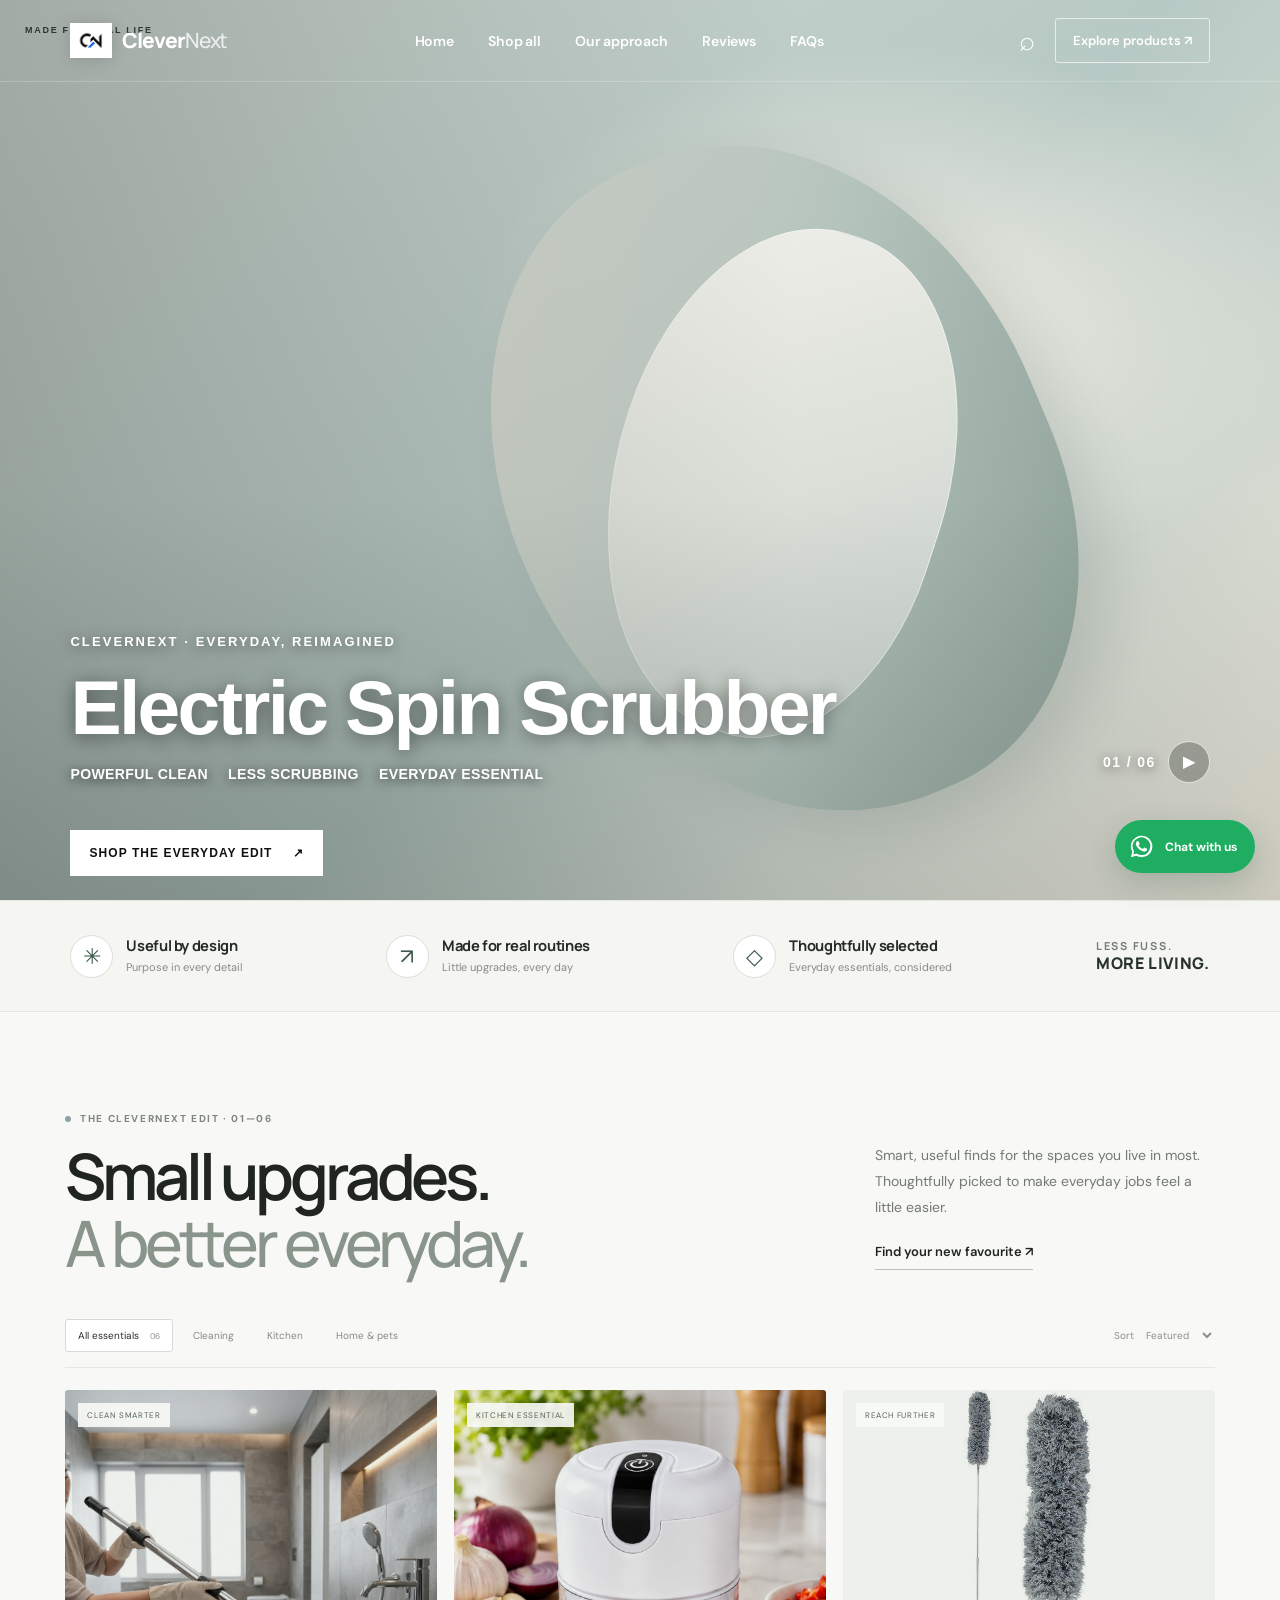
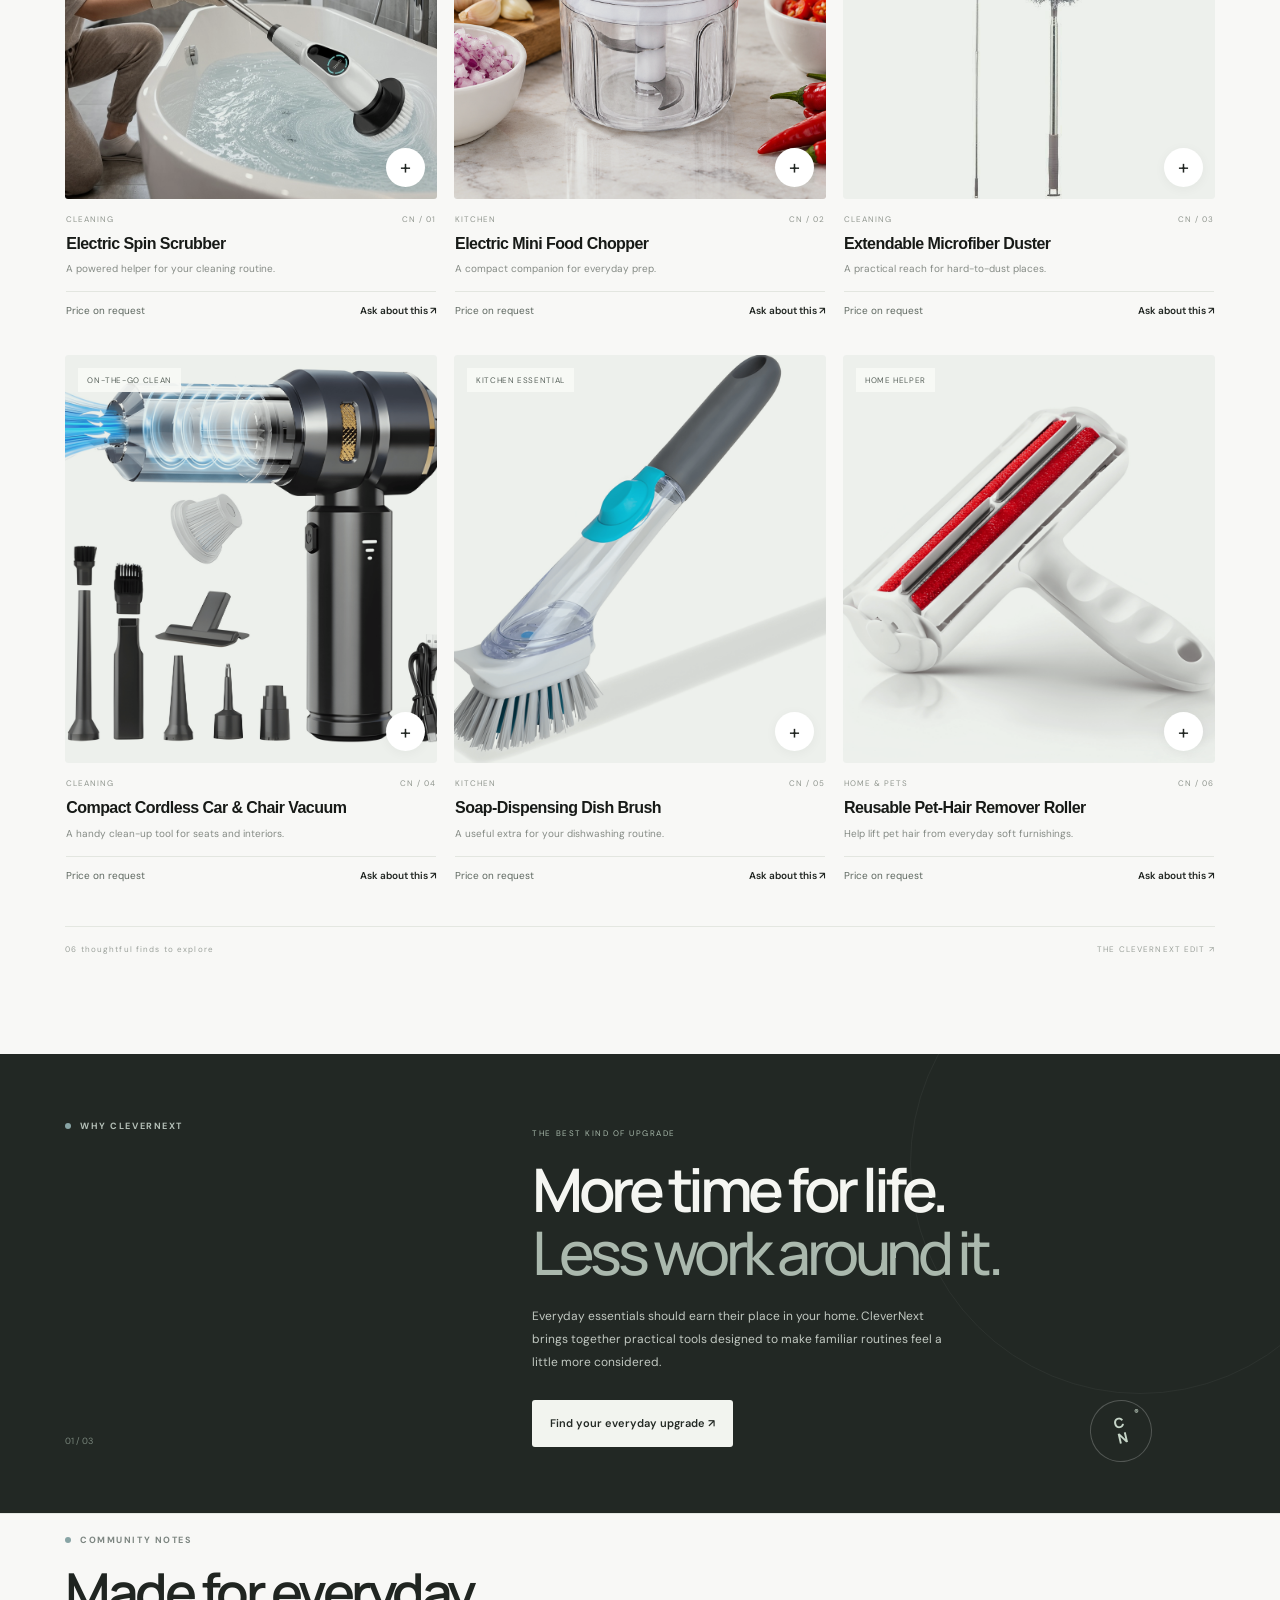
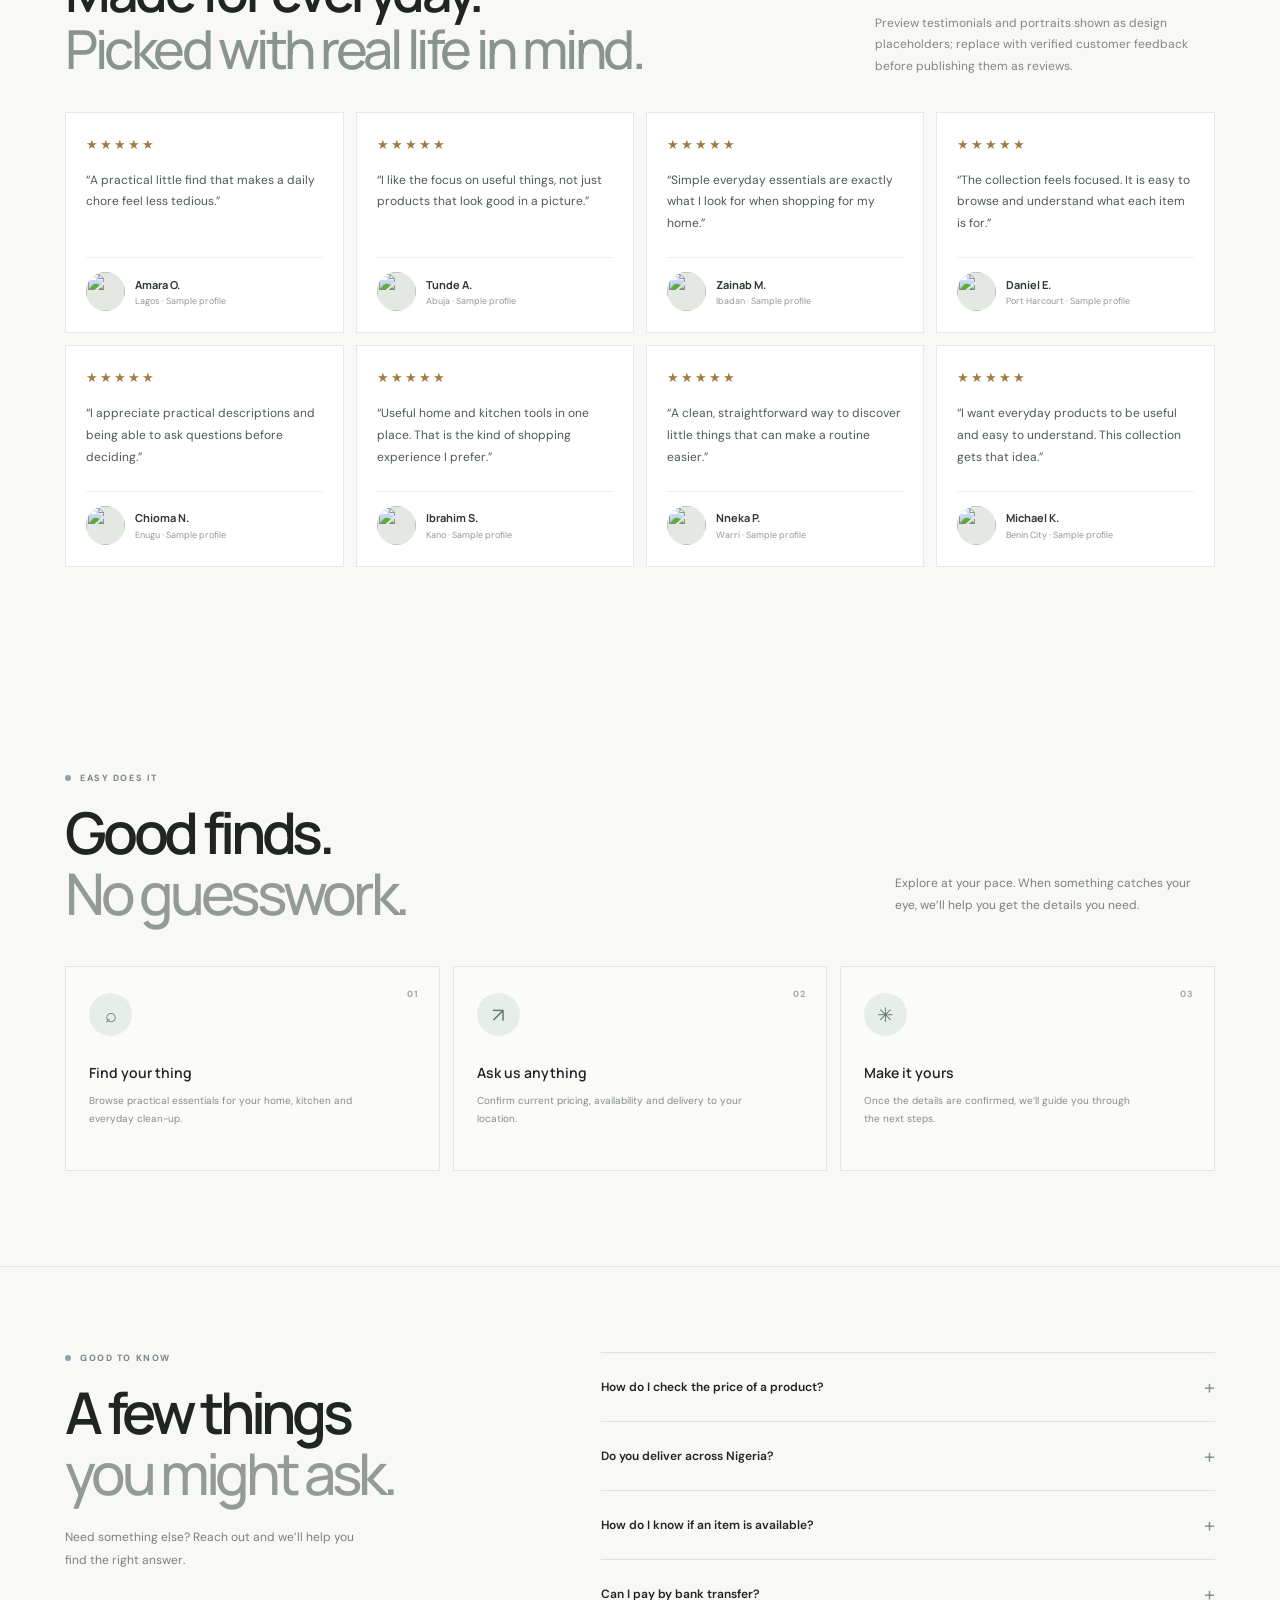
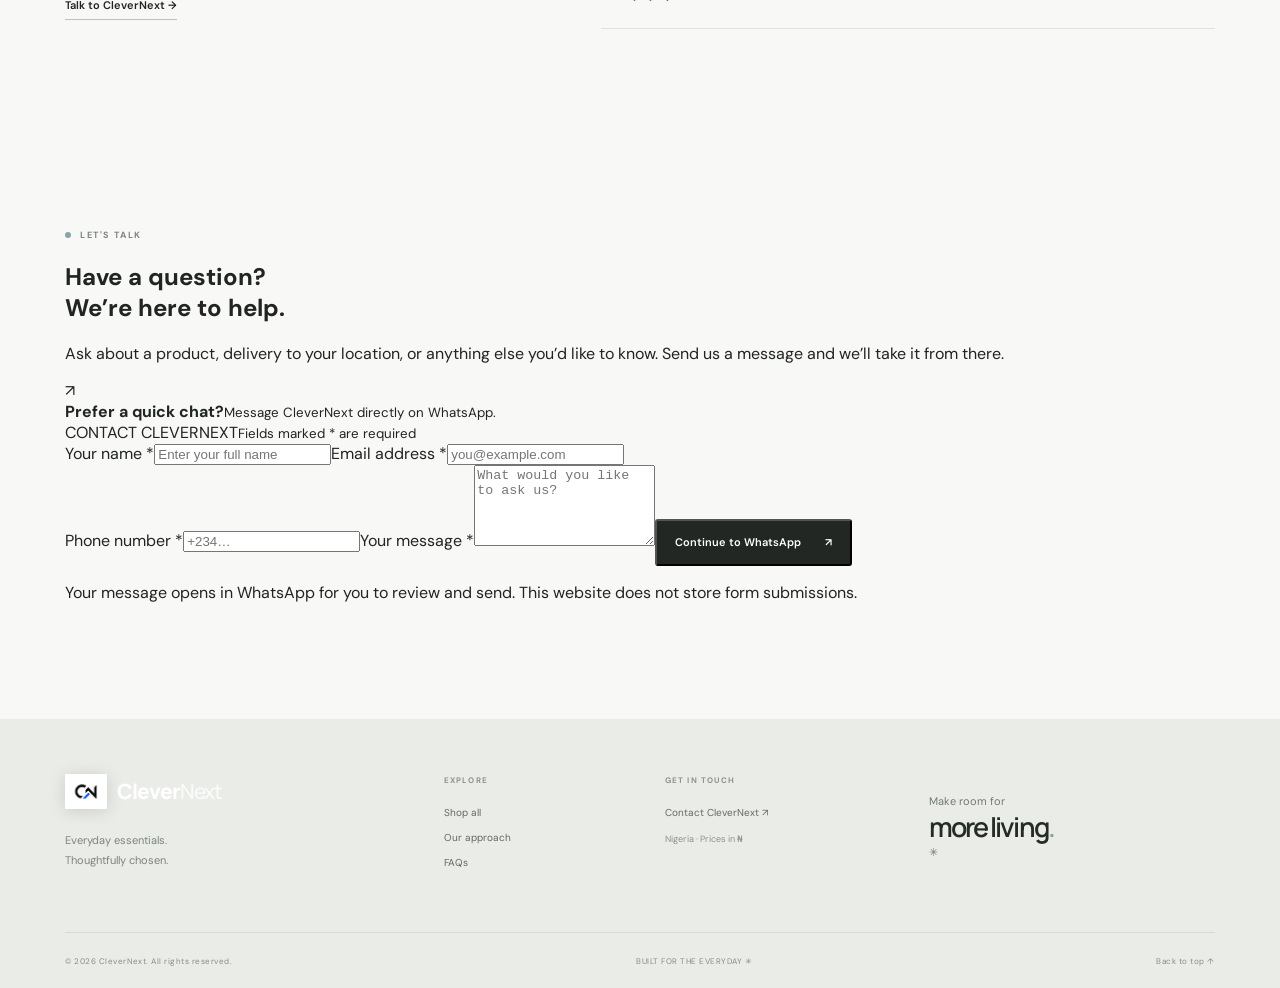
==== commit 253e1022: "Use official CleverNext logo and add contact form" ====
--- a/index.html
+++ b/index.html
@@ -1,11 +1,11 @@
 <!doctype html>
-<html lang="en"><head><meta charset="UTF-8"><meta name="viewport" content="width=device-width, initial-scale=1, viewport-fit=cover"><meta name="theme-color" content="#f8f8f6"><meta name="description" content="Thoughtful everyday tools for a cleaner, easier home. Explore CleverNext essentials."><title>CleverNext — Everyday, made easier.</title><link rel="preconnect" href="https://fonts.googleapis.com"><link href="https://fonts.googleapis.com/css2?family=DM+Sans:wght@400;500;600;700&family=Manrope:wght@400;500;600;700;800&display=swap" rel="stylesheet"><link rel="icon" type="image/svg+xml" href="favicon.svg"><link rel="stylesheet" href="styles.css"><script defer src="app.js"></script></head><body>
-<header class="site-header"><a class="wordmark brand-logo" href="#home" aria-label="CleverNext home"><img src="logo.svg" alt="" width="42" height="42"><span>Clever<span>Next</span></span></a><nav class="desktop-nav" aria-label="Main navigation"><a href="#home">Home</a><a href="#shop">Shop all</a><a href="#story">Our approach</a><a href="#reviews">Reviews</a><a href="#faq">FAQs</a></nav><div class="header-actions"><button class="icon-button" id="search-toggle" aria-label="Search products">⌕</button><a class="header-shop" href="#shop">Explore products ↗</a><button class="icon-button menu-toggle" id="menu-toggle" aria-label="Open menu" aria-expanded="false">☰</button></div></header>
+<html lang="en"><head><meta charset="UTF-8"><meta name="viewport" content="width=device-width, initial-scale=1, viewport-fit=cover"><meta name="theme-color" content="#f8f8f6"><meta name="description" content="Thoughtful everyday tools for a cleaner, easier home. Explore CleverNext essentials."><title>CleverNext — Everyday, made easier.</title><link rel="preconnect" href="https://fonts.googleapis.com"><link href="https://fonts.googleapis.com/css2?family=DM+Sans:wght@400;500;600;700&family=Manrope:wght@400;500;600;700;800&display=swap" rel="stylesheet"><link rel="icon" type="image/jpeg" href="assets/images/CleverNext.jpg"><link rel="stylesheet" href="styles.css"><script defer src="app.js"></script></head><body>
+<header class="site-header"><a class="wordmark brand-logo" href="#home" aria-label="CleverNext home"><img src="assets/images/CleverNext.jpg" alt="" width="42" height="42"><span>Clever<span>Next</span></span></a><nav class="desktop-nav" aria-label="Main navigation"><a href="#home">Home</a><a href="#shop">Shop all</a><a href="#story">Our approach</a><a href="#reviews">Reviews</a><a href="#faq">FAQs</a></nav><div class="header-actions"><button class="icon-button" id="search-toggle" aria-label="Search products">⌕</button><a class="header-shop" href="#shop">Explore products ↗</a><button class="icon-button menu-toggle" id="menu-toggle" aria-label="Open menu" aria-expanded="false">☰</button></div></header>
 <div class="search-panel" id="search-panel" hidden><label for="product-search">Find your next everyday essential</label><div class="search-field"><input id="product-search" type="search" placeholder="Try “cleaning” or “kitchen”"><button id="search-close" aria-label="Close search">×</button></div></div>
 <main id="home"><section class="hero hero-fullscreen" aria-label="CleverNext featured products"><div class="hero-media" id="hero-media"><video id="hero-video" muted playsinline autoplay preload="auto" aria-label="CleverNext product demonstration"></video><div class="hero-poster"><span>MADE FOR REAL LIFE</span><i></i><b></b></div><div class="media-shade"></div><div class="hero-product-overlay" aria-live="polite"><div class="hero-product-copy"><span class="hero-kicker">CLEVERNEXT · EVERYDAY, REIMAGINED</span><h1 id="hero-product-title">Electric Spin Scrubber</h1><div class="hero-tags" id="hero-tags"><span>POWERFUL CLEAN</span><span>LESS SCRUBBING</span><span>EVERYDAY ESSENTIAL</span></div></div><div class="hero-product-controls"><span id="media-counter">01 / 06</span><button class="media-control" id="media-toggle" aria-label="Pause video sequence">Ⅱ</button></div></div><a class="hero-shop-link" href="#shop">SHOP THE EVERYDAY EDIT <span>↗</span></a></div></section>
 <section class="value-strip" aria-label="The CleverNext difference"><div class="value-point"><span class="value-icon">✳</span><span><strong>Useful by design</strong><small>Purpose in every detail</small></span></div><div class="value-point"><span class="value-icon">↗</span><span><strong>Made for real routines</strong><small>Little upgrades, every day</small></span></div><div class="value-point"><span class="value-icon">◇</span><span><strong>Thoughtfully selected</strong><small>Everyday essentials, considered</small></span></div><div class="value-signoff"><span>LESS FUSS.</span><strong>MORE LIVING.</strong></div></section>
 <section class="section-wrap" id="shop"><div class="section-heading reveal-on-scroll"><div><div class="eyebrow"><i></i> THE CLEVERNEXT EDIT · 01—06</div><h2>Small upgrades.<br><span>A better everyday.</span></h2></div><div class="heading-side"><p>Smart, useful finds for the spaces you live in most. Thoughtfully picked to make everyday jobs feel a little easier.</p><a class="text-link" href="#product-grid">Find your new favourite ↗</a></div></div><div class="shop-toolbar"><div class="filter-list"><button class="filter-chip active" data-filter="all">All essentials <small>06</small></button><button class="filter-chip" data-filter="cleaning">Cleaning</button><button class="filter-chip" data-filter="kitchen">Kitchen</button><button class="filter-chip" data-filter="home">Home & pets</button></div><label class="sort-wrap">Sort <select id="sort-products"><option value="featured">Featured</option><option value="az">Name: A–Z</option><option value="za">Name: Z–A</option></select></label></div><div class="product-grid" id="product-grid" aria-live="polite"></div><div class="collection-bottom"><span>06 thoughtful finds to explore</span><span>THE CLEVERNEXT EDIT ↗</span></div></section>
 <section class="manifesto" id="story"><div class="manifesto-side"><div class="eyebrow light"><i></i> WHY CLEVERNEXT</div><span>01 / 03</span></div><div class="manifesto-main"><small>THE BEST KIND OF UPGRADE</small><h2>More time for life.<br><span>Less work around it.</span></h2><p>Everyday essentials should earn their place in your home. CleverNext brings together practical tools designed to make familiar routines feel a little more considered.</p><a class="button button-light" href="#shop">Find your everyday upgrade ↗</a></div><div class="orbit"></div><div class="stamp">C<br>N<span>®</span></div></section>
 <section class="reviews-section section-wrap" id="reviews"><div class="eyebrow"><i></i> COMMUNITY NOTES</div><div class="reviews-heading"><h2>Made for everyday.<br><span>Picked with real life in mind.</span></h2><p>Preview testimonials and portraits shown as design placeholders; replace with verified customer feedback before publishing them as reviews.</p></div><div class="reviews-grid" id="reviews-grid"></div></section><section class="section-wrap how-section"><div class="eyebrow"><i></i> EASY DOES IT</div><div class="how-heading"><h2>Good finds.<br><span>No guesswork.</span></h2><p>Explore at your pace. When something catches your eye, we’ll help you get the details you need.</p></div><div class="steps-grid"><article><b>01</b><div class="step-symbol">⌕</div><h3>Find your thing</h3><p>Browse practical essentials for your home, kitchen and everyday clean-up.</p></article><article><b>02</b><div class="step-symbol">↗</div><h3>Ask us anything</h3><p>Confirm current pricing, availability and delivery to your location.</p></article><article><b>03</b><div class="step-symbol">✳</div><h3>Make it yours</h3><p>Once the details are confirmed, we’ll guide you through the next steps.</p></article></div></section>
-<section class="section-wrap faq-section" id="faq"><div class="faq-intro"><div class="eyebrow"><i></i> GOOD TO KNOW</div><h2>A few things<br><span>you might ask.</span></h2><p>Need something else? Reach out and we’ll help you find the right answer.</p><a class="text-link" href="#contact">Talk to CleverNext →</a></div><div class="faq-list"><details><summary>How do I check the price of a product?<span>+</span></summary><p>Pricing is not yet published on this site. Contact CleverNext to confirm the current price before placing an order.</p></details><details><summary>Do you deliver across Nigeria?<span>+</span></summary><p>Delivery coverage and fees depend on your location. Please confirm availability and delivery costs before making payment.</p></details><details><summary>How do I know if an item is available?<span>+</span></summary><p>Availability can change. Message us to confirm current stock before making payment.</p></details><details><summary>Can I pay by bank transfer?<span>+</span></summary><p>Only use payment details confirmed directly by CleverNext. Never transfer money to unverified account details.</p></details></div></section></main>
-<footer class="site-footer" id="contact"><div class="footer-top"><div><a class="wordmark brand-logo" href="#home" aria-label="CleverNext home"><img src="logo.svg" alt="" width="42" height="42"><span>Clever<span>Next</span></span></a><p>Everyday essentials.<br>Thoughtfully chosen.</p></div><div class="footer-column"><b>EXPLORE</b><a href="#shop">Shop all</a><a href="#story">Our approach</a><a href="#faq">FAQs</a></div><div class="footer-column"><b>GET IN TOUCH</b><a href="#contact" id="contact-link">Contact CleverNext ↗</a><span>Nigeria · Prices in ₦</span></div><div class="footer-signoff">Make room for<strong>more living<span>.</span></strong>✳</div></div><div class="footer-bottom"><span>© <span id="year"></span> CleverNext. All rights reserved.</span><span>BUILT FOR THE EVERYDAY ✳</span><a href="#home">Back to top ↑</a></div></footer><a class="floating-whatsapp" href="https://wa.me/2347036820201?text=Hi%20CleverNext%2C%20I%E2%80%99d%20like%20to%20know%20more%20about%20your%20products." target="_blank" rel="noopener noreferrer" aria-label="Chat with CleverNext on WhatsApp"><svg viewBox="0 0 32 32" aria-hidden="true"><path d="M16 3.2A12.7 12.7 0 0 0 5.1 22.3L3.4 28.6l6.4-1.7A12.7 12.7 0 1 0 16 3.2Zm0 23a10.5 10.5 0 0 1-5.6-1.6l-.4-.2-3.8 1 1-3.8-.2-.4A10.5 10.5 0 1 1 16 26.2Zm5.8-7.8c-.3-.2-1.9-.9-2.2-1.1-.3-.1-.5-.2-.7.2l-1 1.2c-.2.2-.4.2-.7.1-.3-.2-1.4-.5-2.6-1.6-1-.9-1.6-1.9-1.8-2.2-.2-.3 0-.5.1-.7l.5-.5c.2-.2.2-.3.3-.6.1-.2 0-.4 0-.6l-1-2.4c-.3-.6-.5-.5-.8-.5h-.6c-.2 0-.6.1-.9.4-.3.4-1.1 1.2-1.1 2.8s1.2 3.1 1.3 3.3c.2.2 2.3 3.5 5.6 4.9.8.3 1.4.5 1.9.7.8.2 1.5.2 2.1.1.6-.1 1.9-.8 2.2-1.5.3-.8.3-1.4.2-1.6-.1-.1-.3-.2-.6-.4Z"/></svg><span>Chat with us</span></a><div class="mobile-bottom-bar"><a href="#shop">Explore collection <span>↗</span></a></div><div class="toast" id="toast" role="status" aria-live="polite"></div></body></html>+<section class="section-wrap faq-section" id="faq"><div class="faq-intro"><div class="eyebrow"><i></i> GOOD TO KNOW</div><h2>A few things<br><span>you might ask.</span></h2><p>Need something else? Reach out and we’ll help you find the right answer.</p><a class="text-link" href="#contact-form">Talk to CleverNext →</a></div><div class="faq-list"><details><summary>How do I check the price of a product?<span>+</span></summary><p>Pricing is not yet published on this site. Contact CleverNext to confirm the current price before placing an order.</p></details><details><summary>Do you deliver across Nigeria?<span>+</span></summary><p>Delivery coverage and fees depend on your location. Please confirm availability and delivery costs before making payment.</p></details><details><summary>How do I know if an item is available?<span>+</span></summary><p>Availability can change. Message us to confirm current stock before making payment.</p></details><details><summary>Can I pay by bank transfer?<span>+</span></summary><p>Only use payment details confirmed directly by CleverNext. Never transfer money to unverified account details.</p></details></div></section><section class="contact-section section-wrap" id="contact-form"><div class="contact-intro"><div class="eyebrow"><i></i> LET'S TALK</div><h2>Have a question?<br><span>We’re here to help.</span></h2><p>Ask about a product, delivery to your location, or anything else you’d like to know. Send us a message and we’ll take it from there.</p><div class="contact-detail"><span class="contact-detail-icon">↗</span><div><strong>Prefer a quick chat?</strong><small>Message CleverNext directly on WhatsApp.</small></div></div></div><form class="contact-form" id="contact-form-fields"><div class="contact-form-heading"><span>CONTACT CLEVERNEXT</span><small>Fields marked * are required</small></div><div class="contact-fields-row"><label for="contact-name">Your name <span>*</span><input id="contact-name" name="name" type="text" autocomplete="name" placeholder="Enter your full name" maxlength="100" required></label><label for="contact-email">Email address <span>*</span><input id="contact-email" name="email" type="email" autocomplete="email" placeholder="you@example.com" maxlength="254" required></label></div><label for="contact-phone">Phone number <span>*</span><input id="contact-phone" name="phone" type="tel" autocomplete="tel" inputmode="tel" placeholder="+234…" maxlength="30" required></label><label for="contact-message">Your message <span>*</span><textarea id="contact-message" name="message" rows="5" maxlength="2000" placeholder="What would you like to ask us?" required></textarea></label><button class="button button-dark contact-submit" type="submit">Continue to WhatsApp <span>↗</span></button><p class="contact-privacy">Your message opens in WhatsApp for you to review and send. This website does not store form submissions.</p><p class="contact-error" id="contact-error" role="status" aria-live="polite"></p></form></section></main>
+<footer class="site-footer" id="contact"><div class="footer-top"><div><a class="wordmark brand-logo" href="#home" aria-label="CleverNext home"><img src="assets/images/CleverNext.jpg" alt="" width="42" height="42"><span>Clever<span>Next</span></span></a><p>Everyday essentials.<br>Thoughtfully chosen.</p></div><div class="footer-column"><b>EXPLORE</b><a href="#shop">Shop all</a><a href="#story">Our approach</a><a href="#faq">FAQs</a></div><div class="footer-column"><b>GET IN TOUCH</b><a href="#contact-form" id="contact-link">Contact CleverNext ↗</a><span>Nigeria · Prices in ₦</span></div><div class="footer-signoff">Make room for<strong>more living<span>.</span></strong>✳</div></div><div class="footer-bottom"><span>© <span id="year"></span> CleverNext. All rights reserved.</span><span>BUILT FOR THE EVERYDAY ✳</span><a href="#home">Back to top ↑</a></div></footer><a class="floating-whatsapp" href="https://wa.me/2347036820201?text=Hi%20CleverNext%2C%20I%E2%80%99d%20like%20to%20know%20more%20about%20your%20products." target="_blank" rel="noopener noreferrer" aria-label="Chat with CleverNext on WhatsApp"><svg viewBox="0 0 32 32" aria-hidden="true"><path d="M16 3.2A12.7 12.7 0 0 0 5.1 22.3L3.4 28.6l6.4-1.7A12.7 12.7 0 1 0 16 3.2Zm0 23a10.5 10.5 0 0 1-5.6-1.6l-.4-.2-3.8 1 1-3.8-.2-.4A10.5 10.5 0 1 1 16 26.2Zm5.8-7.8c-.3-.2-1.9-.9-2.2-1.1-.3-.1-.5-.2-.7.2l-1 1.2c-.2.2-.4.2-.7.1-.3-.2-1.4-.5-2.6-1.6-1-.9-1.6-1.9-1.8-2.2-.2-.3 0-.5.1-.7l.5-.5c.2-.2.2-.3.3-.6.1-.2 0-.4 0-.6l-1-2.4c-.3-.6-.5-.5-.8-.5h-.6c-.2 0-.6.1-.9.4-.3.4-1.1 1.2-1.1 2.8s1.2 3.1 1.3 3.3c.2.2 2.3 3.5 5.6 4.9.8.3 1.4.5 1.9.7.8.2 1.5.2 2.1.1.6-.1 1.9-.8 2.2-1.5.3-.8.3-1.4.2-1.6-.1-.1-.3-.2-.6-.4Z"/></svg><span>Chat with us</span></a><div class="mobile-bottom-bar"><a href="#shop">Explore collection <span>↗</span></a></div><div class="toast" id="toast" role="status" aria-live="polite"></div></body></html>
--- a/styles.css
+++ b/styles.css
@@ -50,3 +50,14 @@
 @media(min-width:641px){.site-header .desktop-nav{display:flex;}.site-header .menu-toggle{display:none;}}
 @media(max-width:640px){.site-header{height:70px;padding:0 16px;}.site-header .desktop-nav{top:69px;background:#161a17ed;padding:20px 5%;}.site-header .desktop-nav a{color:#fff;}.site-header .header-shop{display:none;}.site-header .menu-toggle{display:block;}.site-header .logo-placeholder{min-width:82px;min-height:32px;}.logo-placeholder-label{font-size:9px;}.hero.hero-fullscreen{height:100svh;min-height:560px;}.hero-product-overlay{left:18px;right:18px;bottom:116px;}.hero-kicker{font-size:10px;margin-bottom:13px;}.hero-product-copy h1{font-size:clamp(34px,9.5vw,54px);line-height:1.03;margin-bottom:15px;}.hero-tags{gap:8px 13px;max-width:100%;}.hero-tags span{font-size:12px;line-height:1.35;}.hero-product-controls{bottom:-62px;}.hero-shop-link{left:18px;bottom:20px;font-size:11px;padding:14px 15px;}}
 @media(prefers-reduced-motion:reduce){.hero-product-overlay.is-switching .hero-product-copy,.hero-product-overlay.is-switching .hero-tags span{animation:none!important}}
+
+.brand-logo{gap:10px;color:#fff!important;font:800 21px/1 Manrope,sans-serif;letter-spacing:-1.1px;white-space:nowrap}.brand-logo img{width:42px;height:42px;display:block;object-fit:contain;filter:drop-shadow(0 2px 8px #0002)}.brand-logo>span>span{font-weight:500;opacity:.78}
+.site-header .desktop-nav{gap:clamp(22px,2.7vw,42px)}.site-header .desktop-nav a{font-size:clamp(14px,1.1vw,16px);font-weight:600;letter-spacing:-.015em}.site-header .header-shop{font-size:13px;padding:13px 17px}.site-header .icon-button{font-size:27px}
+.value-strip{padding:26px clamp(20px,5.5vw,84px);gap:26px;min-height:112px;background:#f5f6f2}.value-point{display:flex;align-items:center;gap:13px;min-width:0}.value-icon{width:43px;height:43px;display:grid;place-items:center;flex:0 0 43px;border:1px solid #d9e0d8;border-radius:50%;font-size:22px;color:#3d594a;background:#fff}.value-point>span:last-child{display:flex;flex-direction:column;gap:5px}.value-point strong{font:700 clamp(13px,1.15vw,16px)/1.3 Manrope,sans-serif;letter-spacing:-.025em;color:#242a25}.value-point small{font-size:11px;color:#858d85;line-height:1.4}.value-signoff{display:flex;flex-direction:column;gap:2px;white-space:nowrap;font:700 11px/1.2 Manrope,sans-serif;letter-spacing:.16em;color:#727c73}.value-signoff strong{font:800 16px/1.2 Manrope,sans-serif;letter-spacing:.04em;color:#28332b}
+.section-heading h2{font-size:clamp(43px,5vw,68px);line-height:1.04;letter-spacing:-.065em}.section-heading h2 span,.reviews-heading h2 span{color:#89958b;font-weight:500}.section-heading .eyebrow{font-size:10px;letter-spacing:.16em}.heading-side p{font-size:14px;line-height:1.85;color:#727b73}.heading-side .text-link{font-size:13px;padding-bottom:9px}.reveal-on-scroll{animation:editorialReveal .8s cubic-bezier(.2,.7,.2,1) both}@keyframes editorialReveal{from{opacity:0;transform:translateY(28px)}to{opacity:1;transform:translateY(0)}}
+.product-image-wrap{isolation:isolate}.product-hover-video{position:absolute;inset:0;width:100%;height:100%;object-fit:cover;opacity:0;z-index:2;transition:opacity .22s ease;background:#e8ece7}.product-card.is-video-playing .product-hover-video{opacity:1}.product-card.is-video-playing .product-image{opacity:0}
+.reviews-section{padding-top:20px;padding-bottom:105px;border-top:1px solid var(--line)}.reviews-heading{display:flex;align-items:flex-end;justify-content:space-between;gap:30px;margin:17px 0 34px}.reviews-heading h2{font:600 clamp(36px,4.2vw,56px)/1.07 Manrope,sans-serif;letter-spacing:-.065em;margin:0}.reviews-heading p{max-width:340px;font-size:12px;line-height:1.8;color:#818880;margin:0}.reviews-grid{display:grid;grid-template-columns:repeat(4,minmax(0,1fr));gap:12px}.review-card{padding:23px 20px 21px;background:#fff;border:1px solid #e7eae4;min-height:220px;display:flex;flex-direction:column;transition:transform .3s,border-color .3s,box-shadow .3s}.review-card:hover{transform:translateY(-5px);border-color:#cdd8ce;box-shadow:0 15px 36px #2635290a}.review-stars{color:#a07b45;font-size:13px;letter-spacing:2px}.review-quote{font-size:12px;line-height:1.8;color:#4f5951;margin:17px 0 23px;flex:1}.review-person{display:flex;align-items:center;gap:10px;border-top:1px solid #edf0eb;padding-top:14px}.review-person img{width:39px;height:39px;border-radius:50%;object-fit:cover;background:#e4e8e2}.review-person strong{display:block;font:700 11px/1.4 Manrope,sans-serif;color:#303830}.review-person small{display:block;font-size:9px;color:#929990;margin-top:3px}
+.floating-whatsapp{position:fixed;right:25px;bottom:27px;z-index:80;display:flex;align-items:center;gap:10px;padding:13px 18px 13px 13px;border-radius:999px;background:#1fae61;color:#fff;box-shadow:0 10px 30px #0c472a30;font-size:12px;font-weight:700;transition:transform .2s,box-shadow .2s}.floating-whatsapp:hover{transform:translateY(-3px);box-shadow:0 14px 35px #0c472a40}.floating-whatsapp svg{width:27px;height:27px;fill:currentColor}
+@media(max-width:900px){.value-strip{display:grid;grid-template-columns:repeat(2,minmax(0,1fr));gap:22px}.value-signoff{align-self:center}.reviews-grid{grid-template-columns:repeat(2,minmax(0,1fr))}}
+@media(max-width:640px){.brand-logo{gap:7px;font-size:18px}.brand-logo img{width:35px;height:35px}.site-header .desktop-nav a{font-size:16px}.site-header .header-actions{gap:4px}.site-header .icon-button{font-size:25px}.value-strip{padding:24px 5%;gap:20px 13px}.value-icon{width:35px;height:35px;flex-basis:35px;font-size:18px}.value-point{gap:9px}.value-point strong{font-size:12px}.value-point small{font-size:10px}.value-signoff{font-size:9px;letter-spacing:.12em}.value-signoff strong{font-size:12px}.section-heading h2{font-size:clamp(39px,10vw,50px)}.heading-side p{font-size:12px}.reviews-section{padding-top:8px;padding-bottom:68px}.reviews-heading{display:block;margin-bottom:25px}.reviews-heading h2{font-size:39px}.reviews-heading p{margin-top:16px}.reviews-grid{grid-template-columns:1fr;gap:10px}.review-card{min-height:0;padding:19px}.review-quote{margin:12px 0 17px}.floating-whatsapp{right:14px;bottom:calc(78px + env(safe-area-inset-bottom));width:54px;height:54px;padding:0;justify-content:center;gap:0}.floating-whatsapp svg{width:29px;height:29px}.floating-whatsapp span{display:none}}
+@media(prefers-reduced-motion:reduce){.reveal-on-scroll,.review-card{animation:none!important;transition:none!important}}
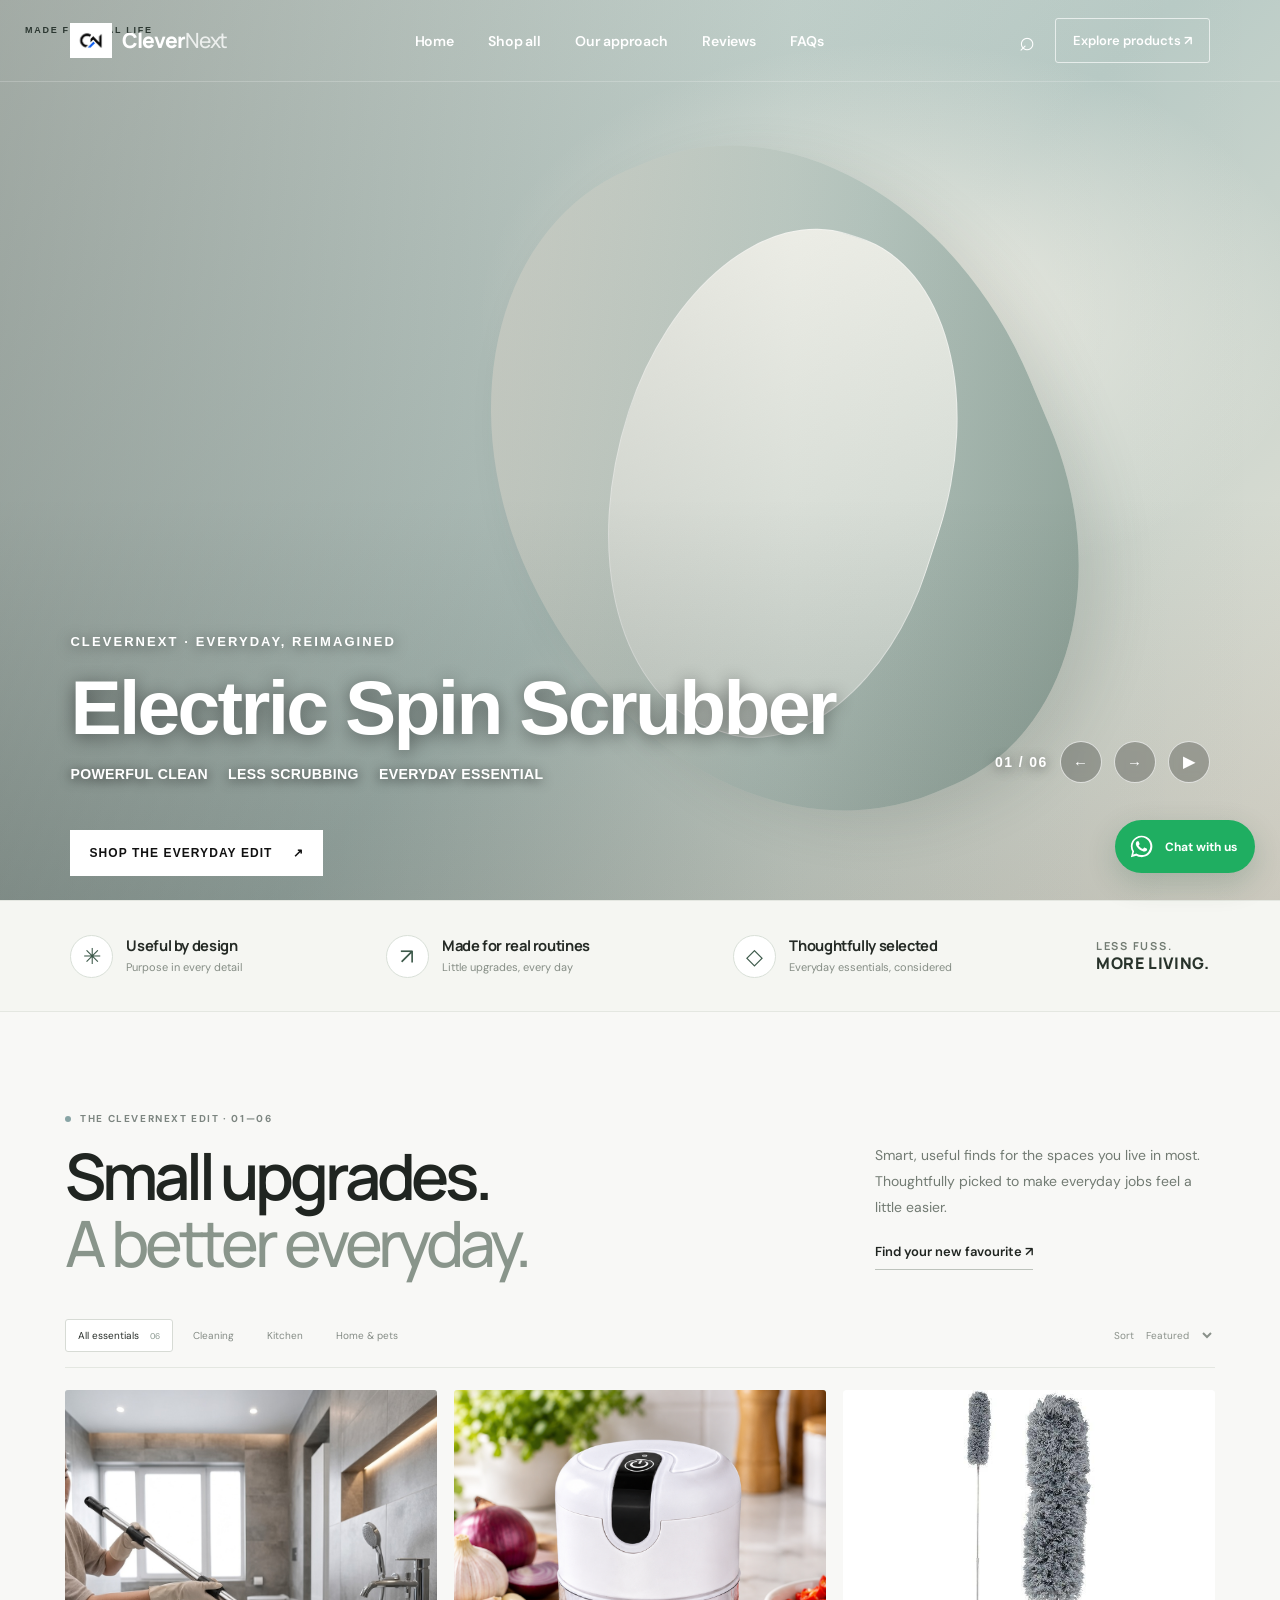
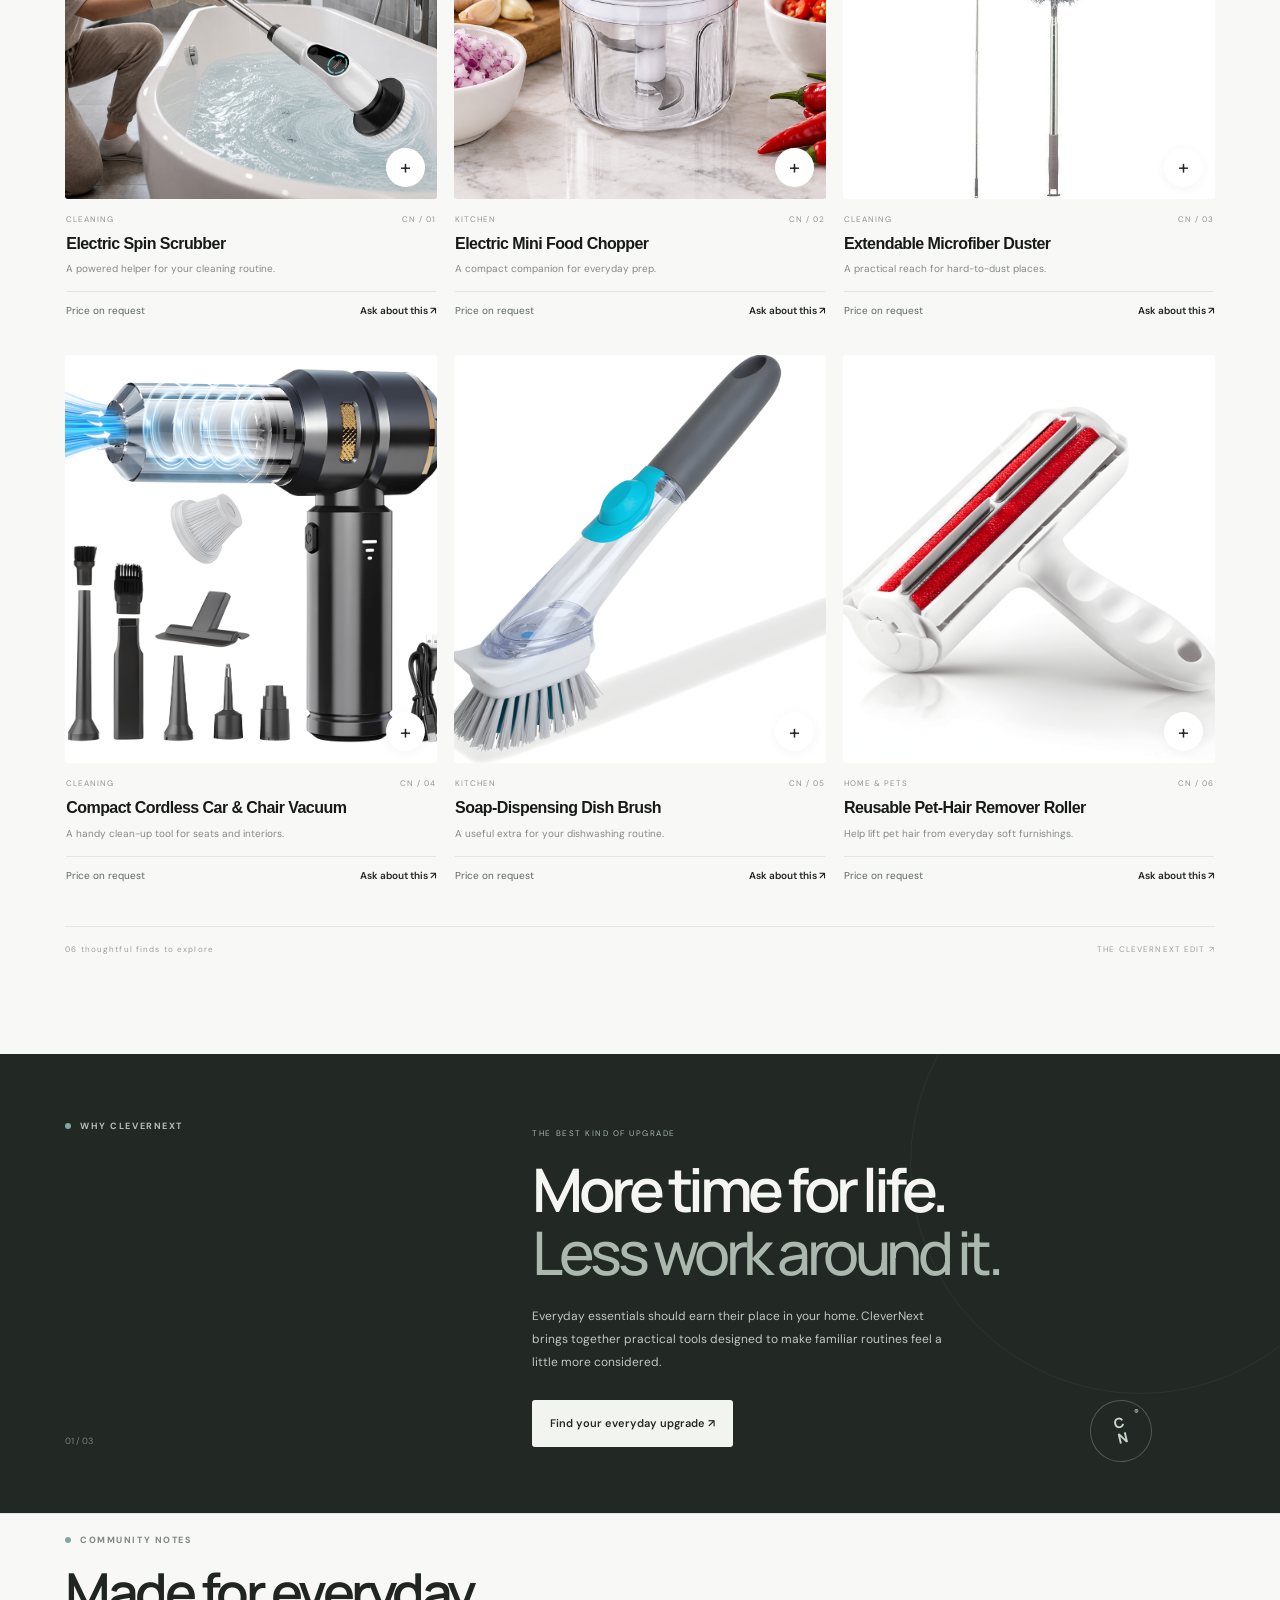
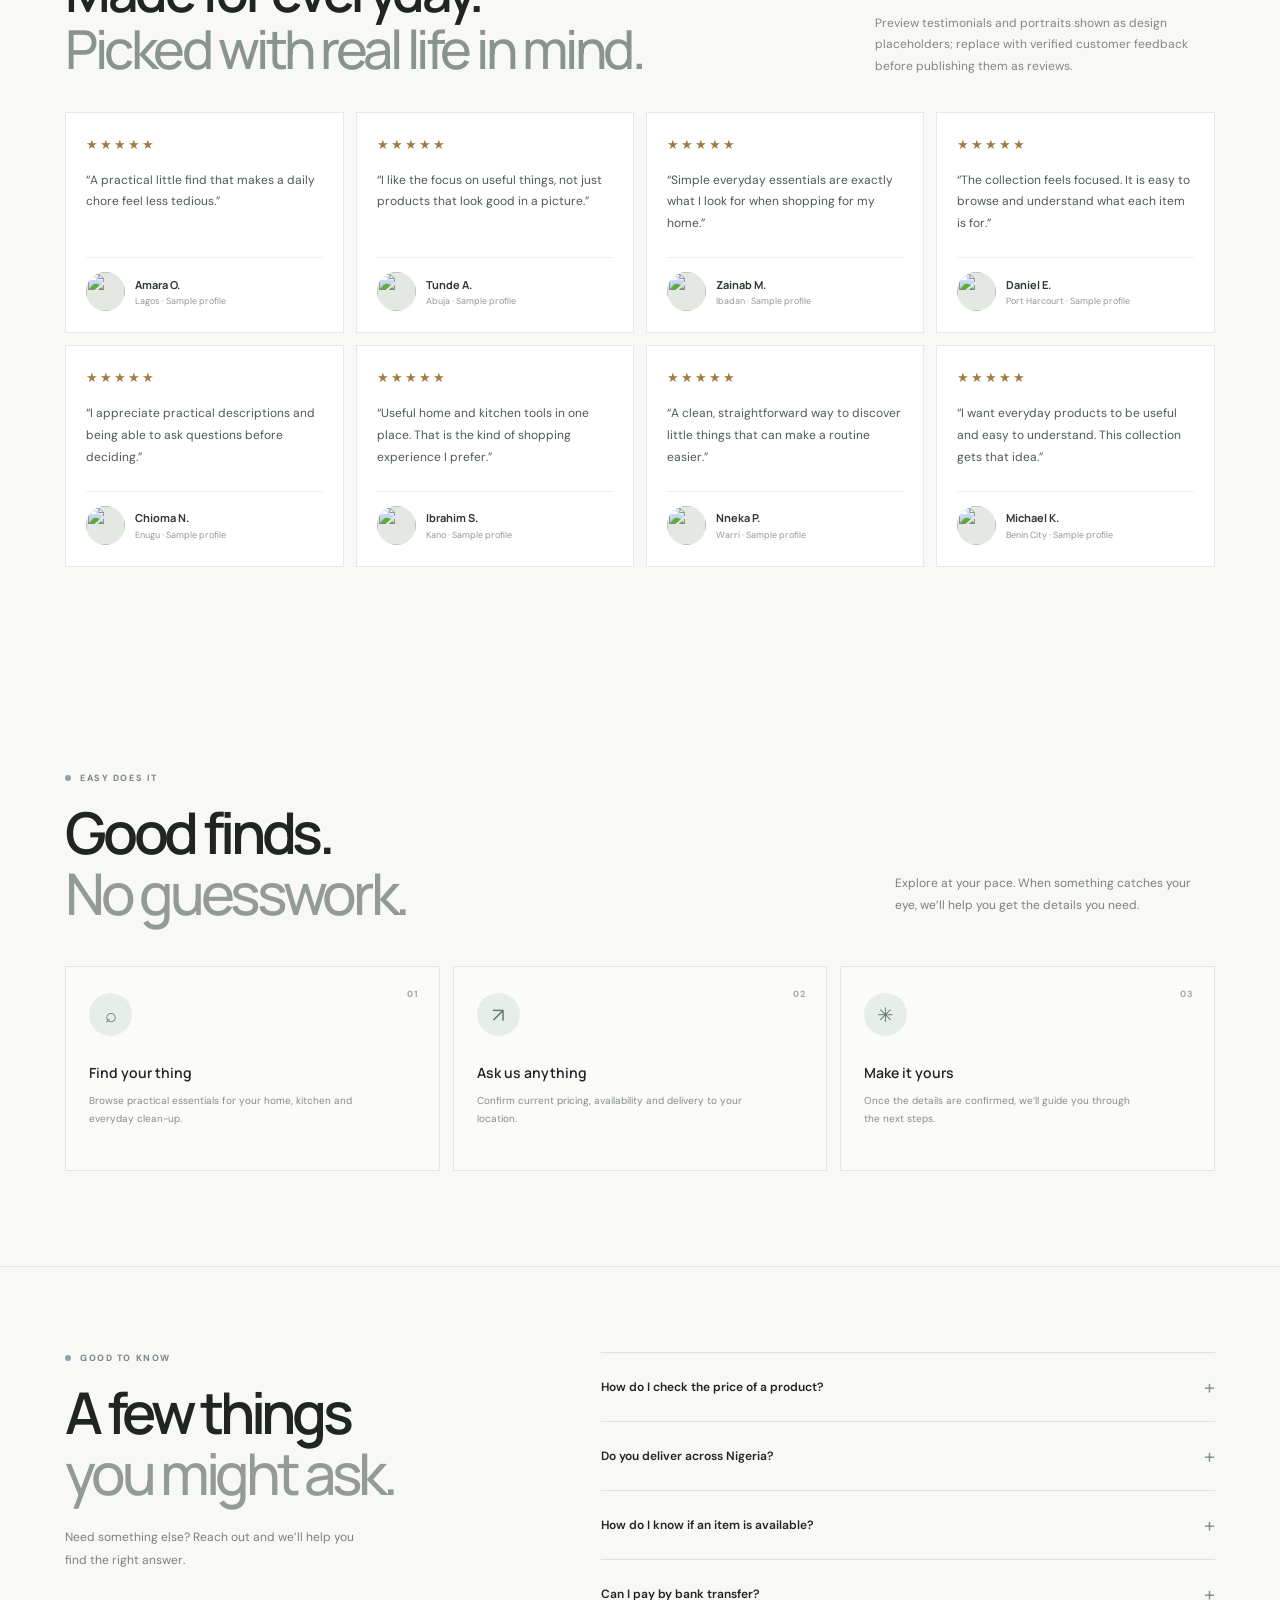
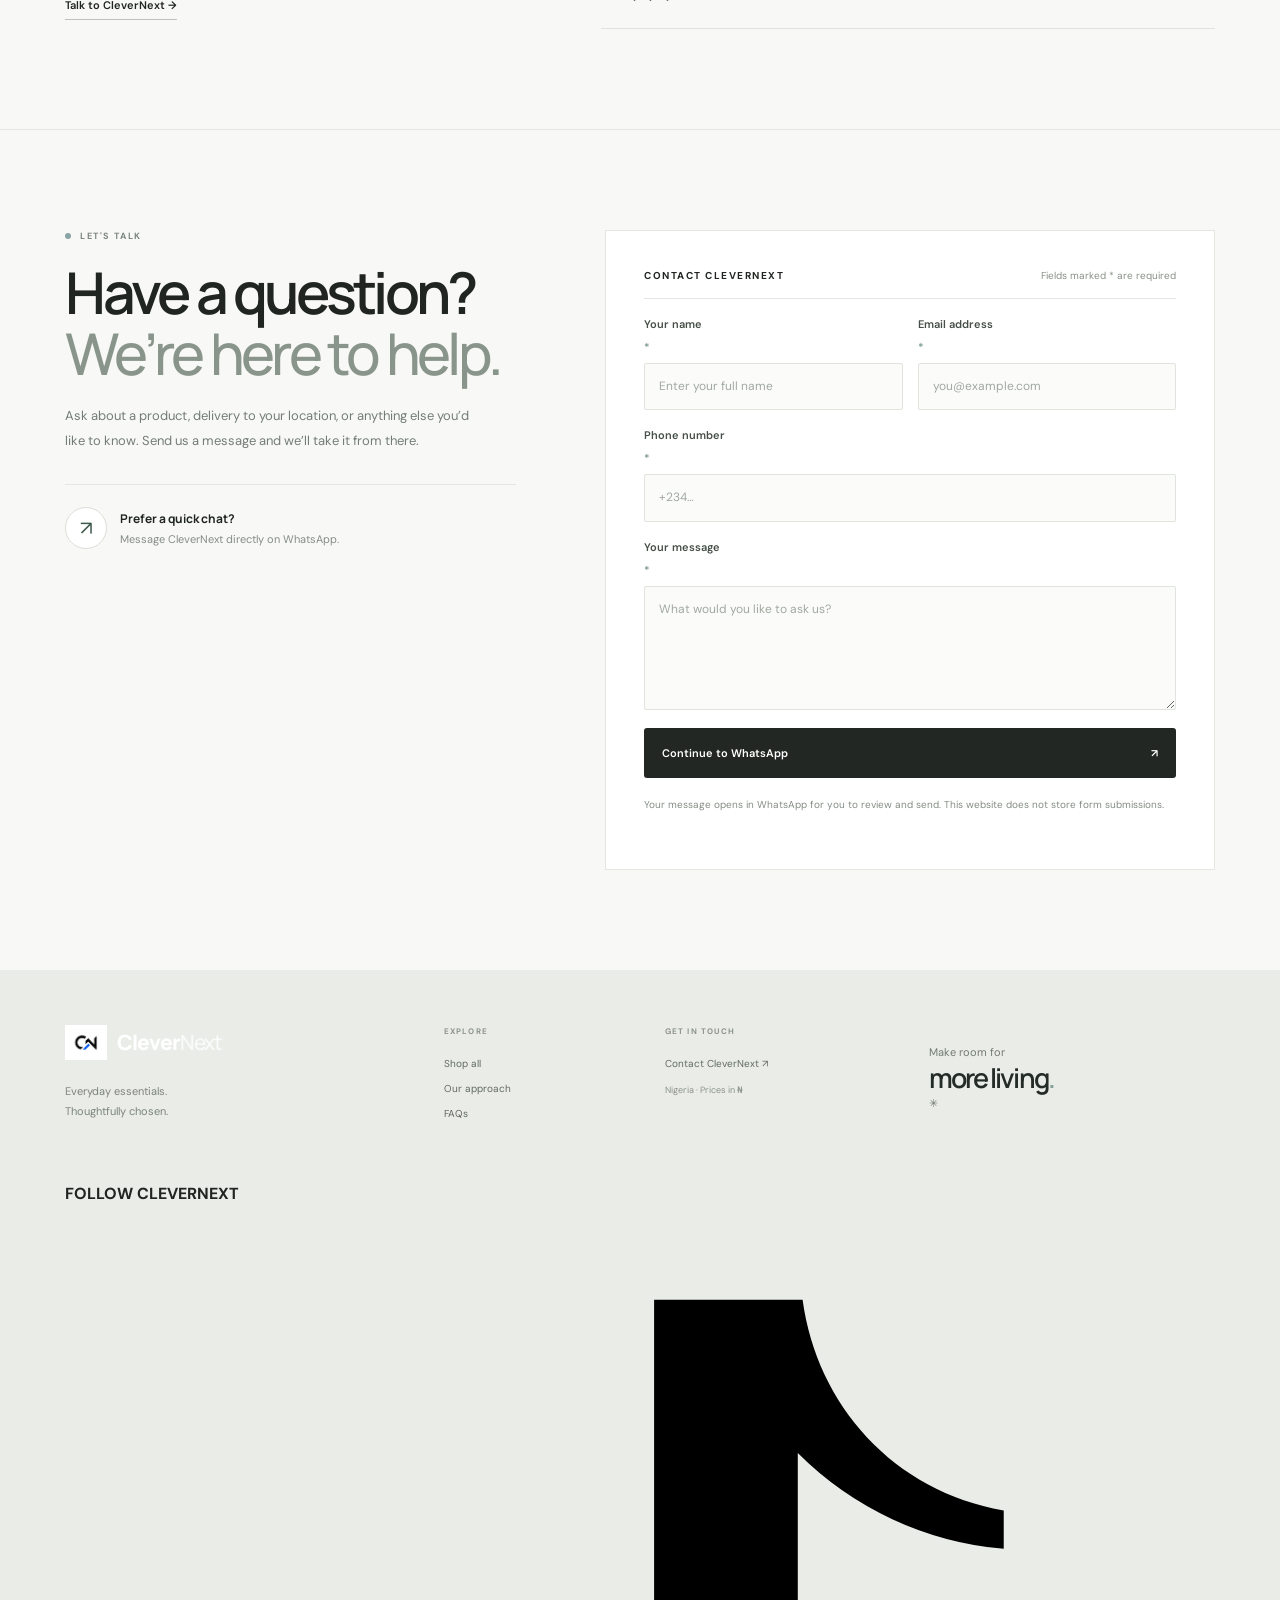
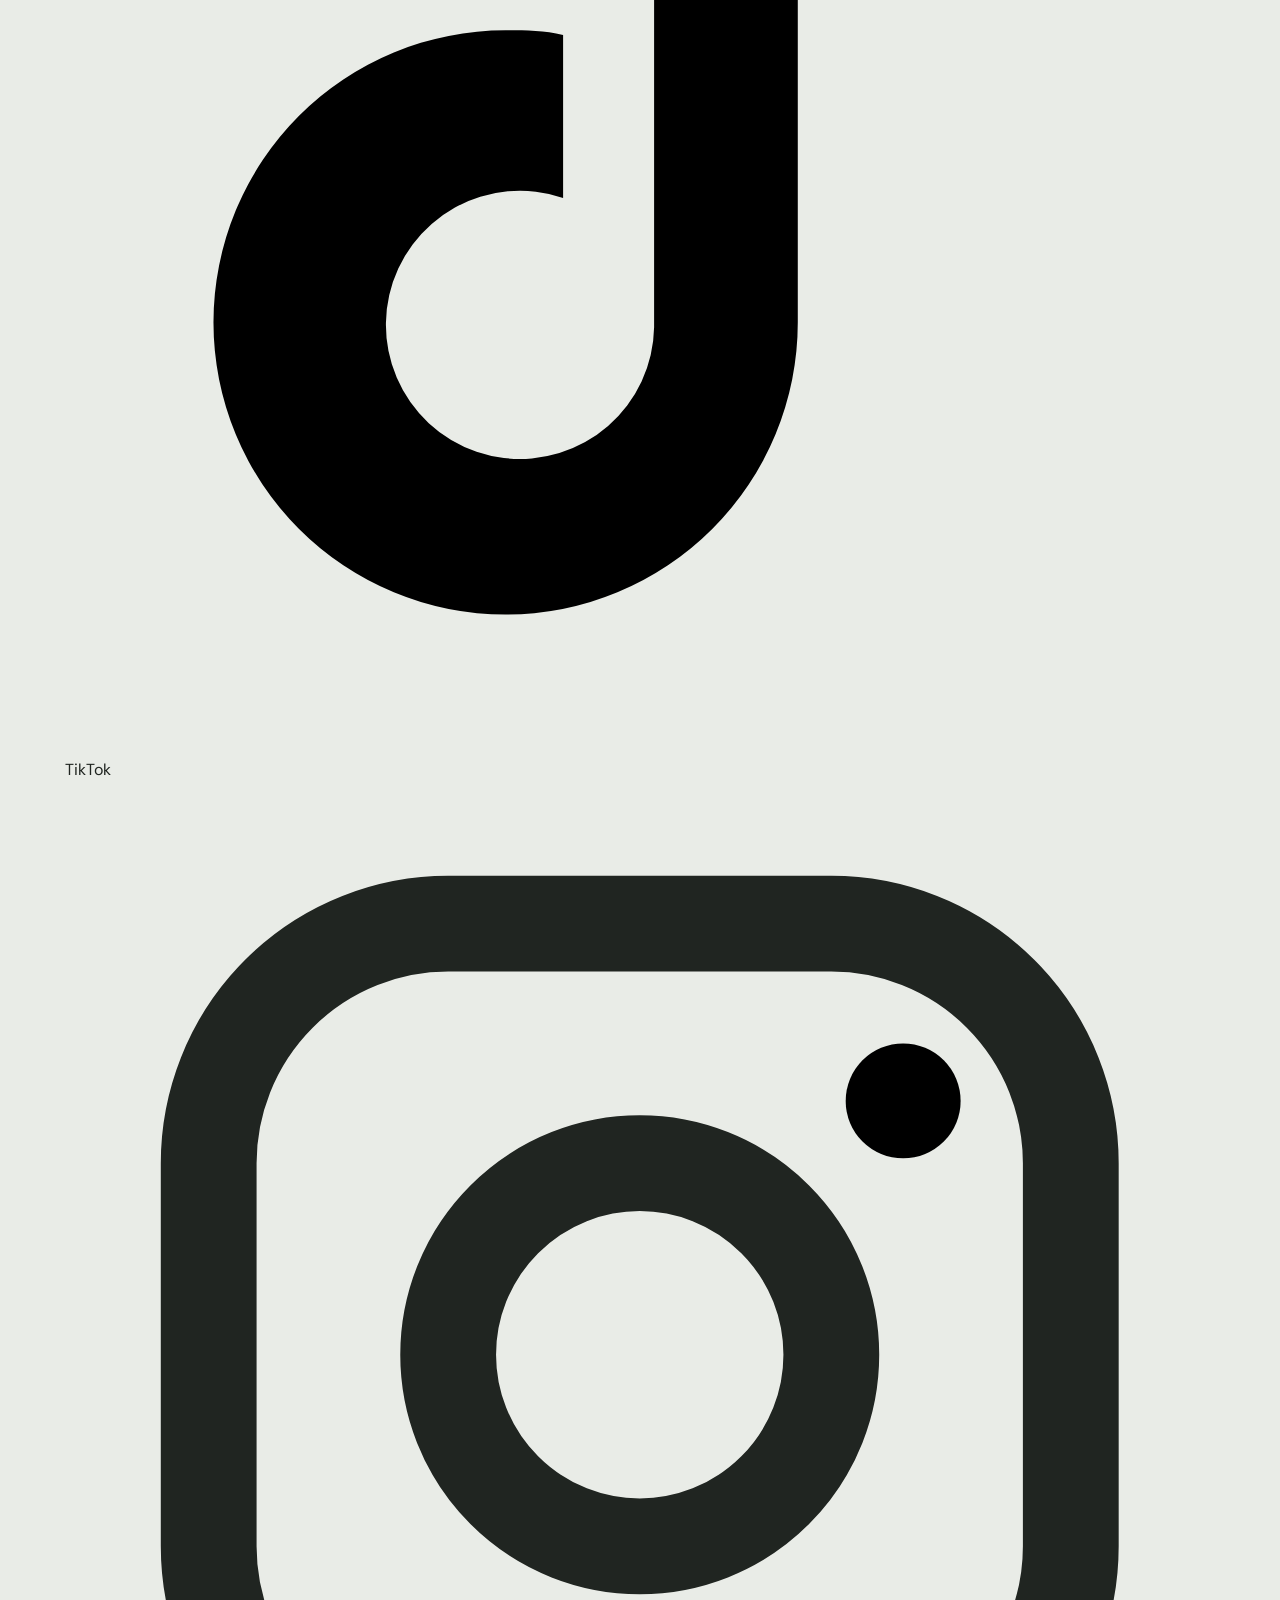
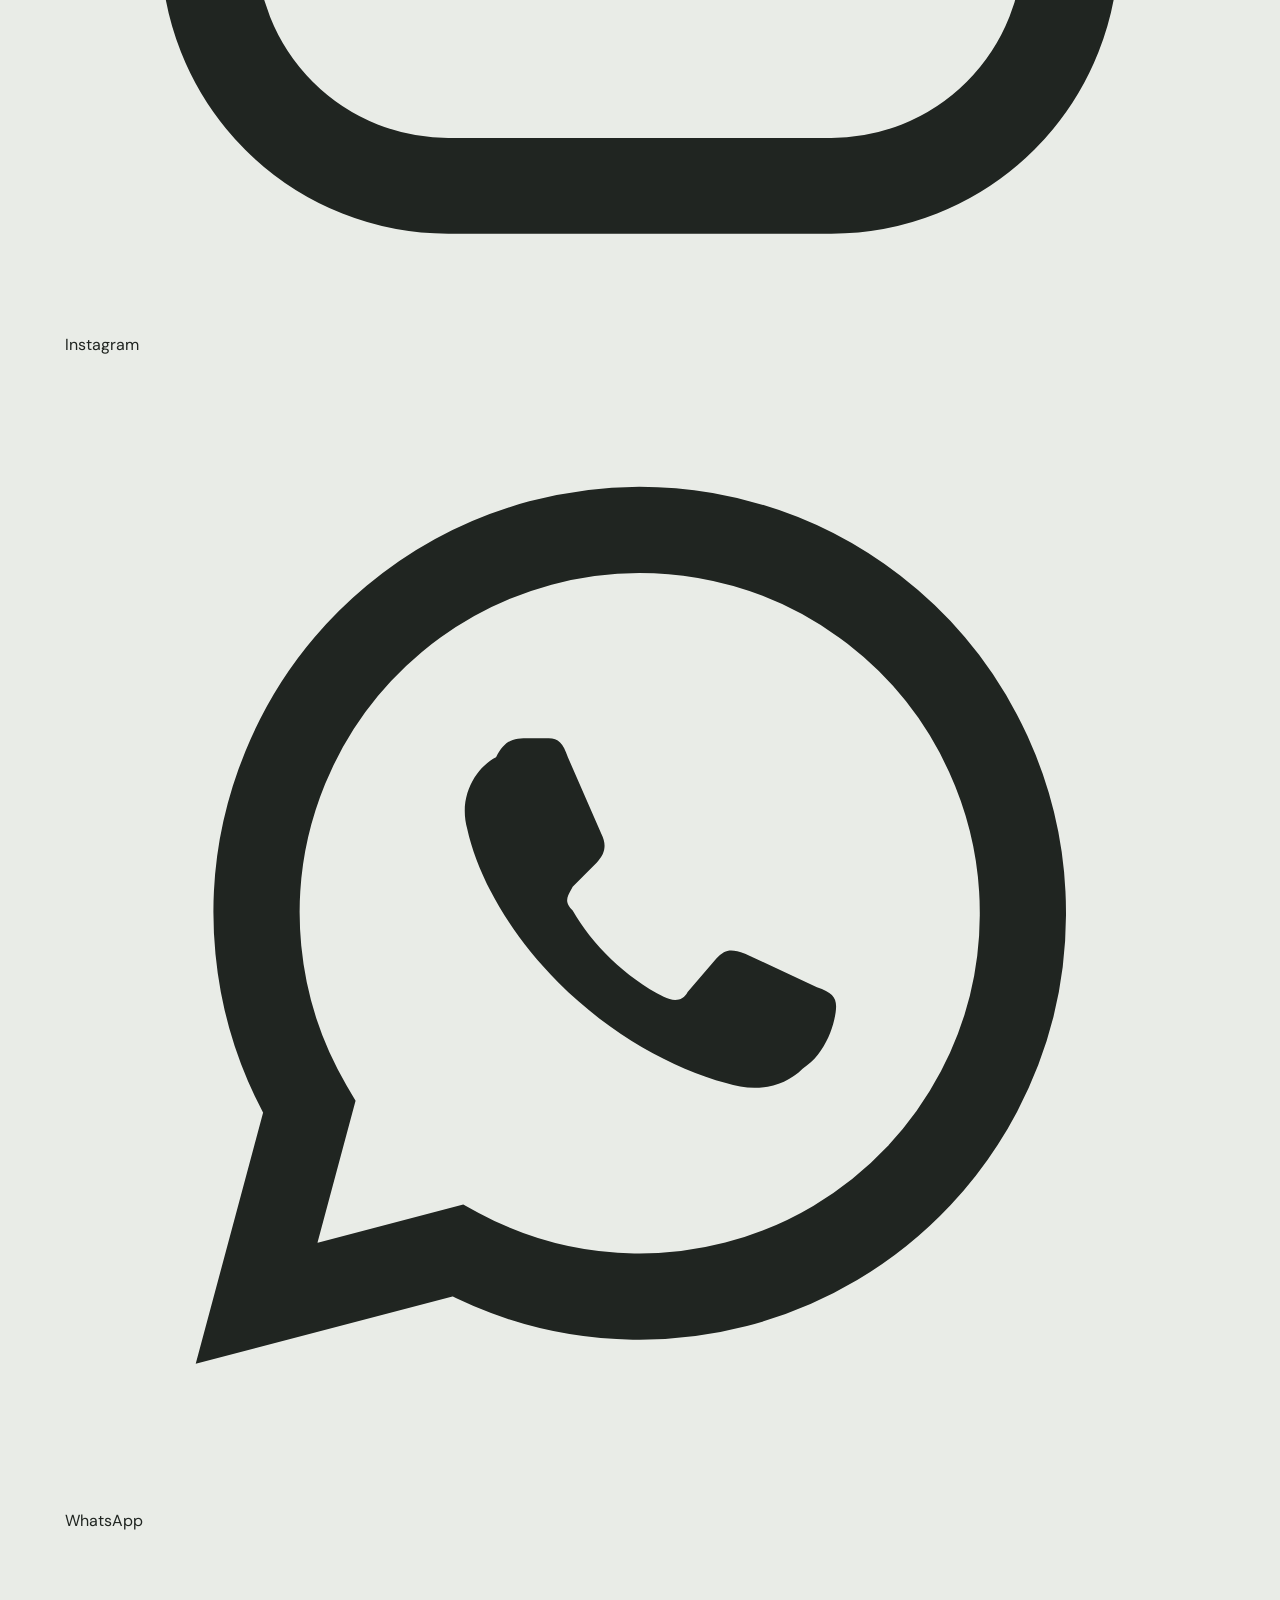
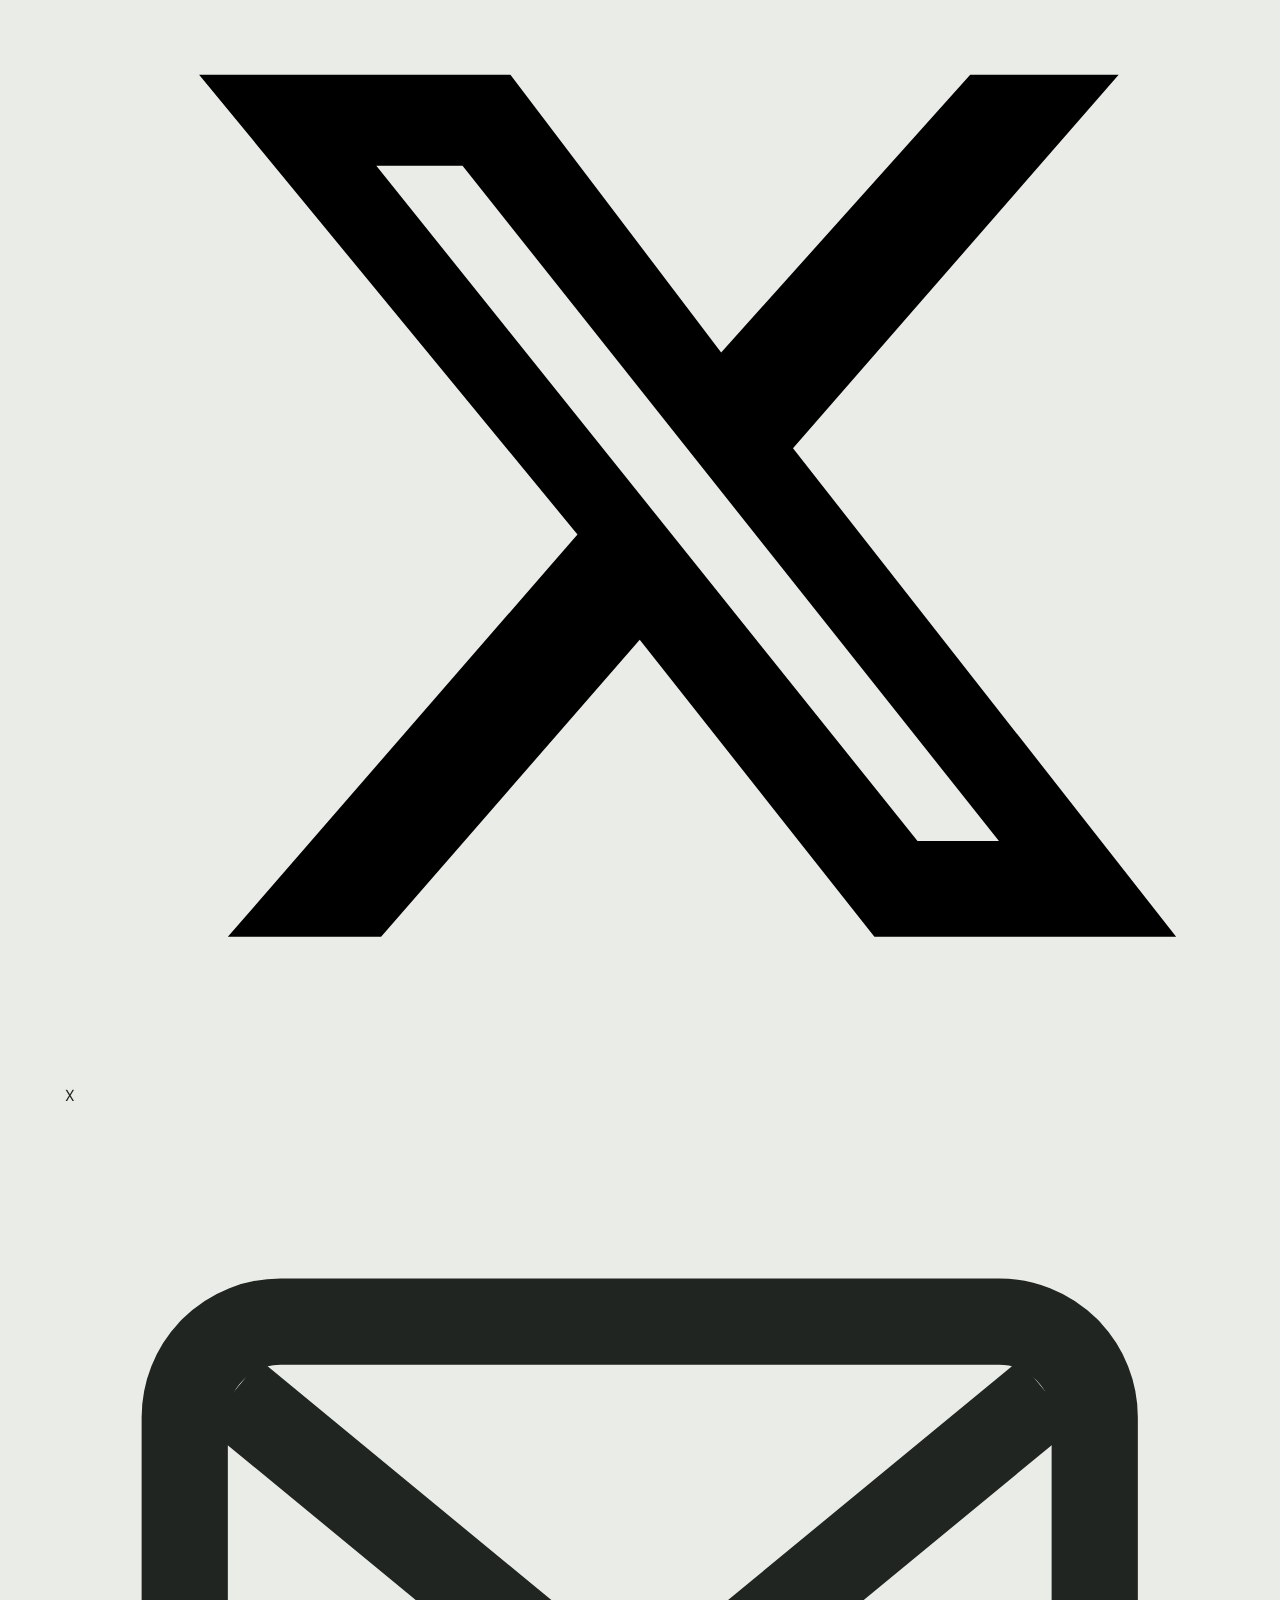
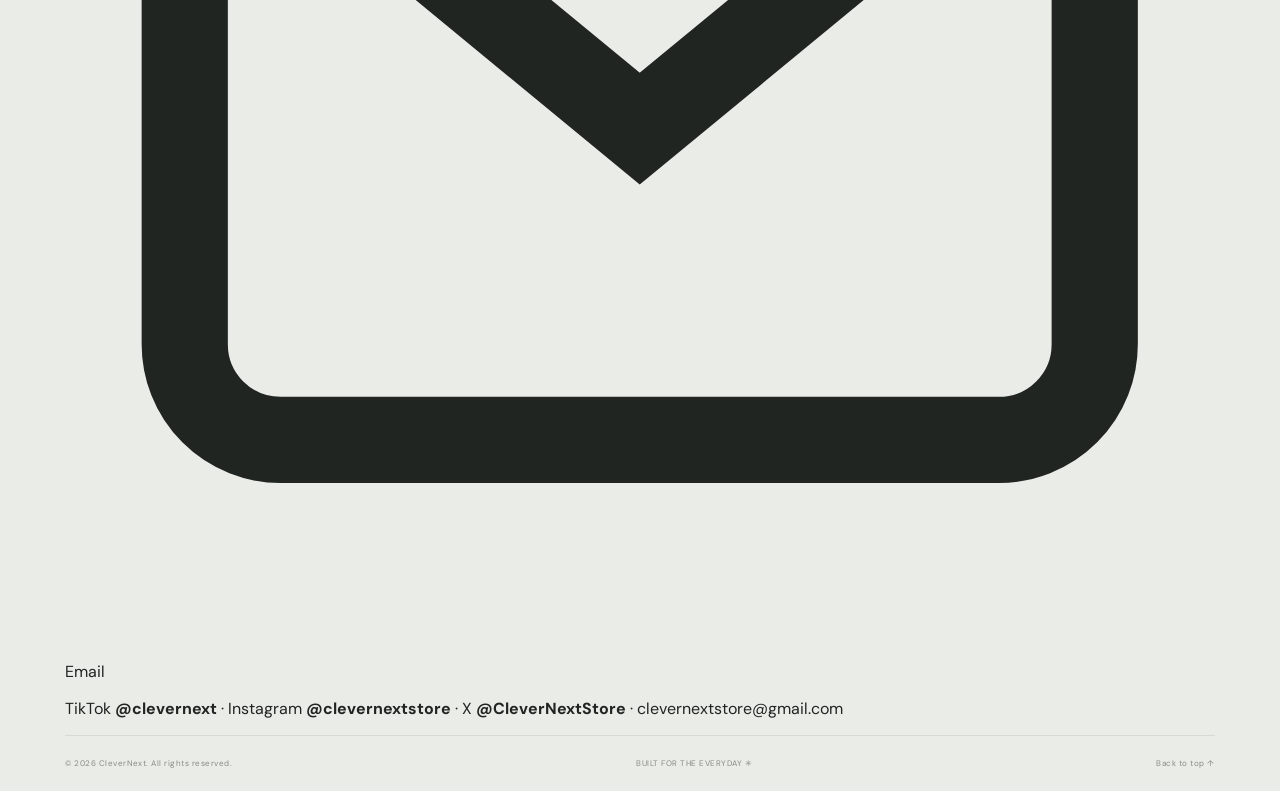
==== commit 40858c72: "Polish CleverNext storefront typography, motion, pricing and social footer" ====
--- a/index.html
+++ b/index.html
@@ -2,10 +2,10 @@
 <html lang="en"><head><meta charset="UTF-8"><meta name="viewport" content="width=device-width, initial-scale=1, viewport-fit=cover"><meta name="theme-color" content="#f8f8f6"><meta name="description" content="Thoughtful everyday tools for a cleaner, easier home. Explore CleverNext essentials."><title>CleverNext — Everyday, made easier.</title><link rel="preconnect" href="https://fonts.googleapis.com"><link href="https://fonts.googleapis.com/css2?family=DM+Sans:wght@400;500;600;700&family=Manrope:wght@400;500;600;700;800&display=swap" rel="stylesheet"><link rel="icon" type="image/jpeg" href="assets/images/CleverNext.jpg"><link rel="stylesheet" href="styles.css"><script defer src="app.js"></script></head><body>
 <header class="site-header"><a class="wordmark brand-logo" href="#home" aria-label="CleverNext home"><img src="assets/images/CleverNext.jpg" alt="" width="42" height="42"><span>Clever<span>Next</span></span></a><nav class="desktop-nav" aria-label="Main navigation"><a href="#home">Home</a><a href="#shop">Shop all</a><a href="#story">Our approach</a><a href="#reviews">Reviews</a><a href="#faq">FAQs</a></nav><div class="header-actions"><button class="icon-button" id="search-toggle" aria-label="Search products">⌕</button><a class="header-shop" href="#shop">Explore products ↗</a><button class="icon-button menu-toggle" id="menu-toggle" aria-label="Open menu" aria-expanded="false">☰</button></div></header>
 <div class="search-panel" id="search-panel" hidden><label for="product-search">Find your next everyday essential</label><div class="search-field"><input id="product-search" type="search" placeholder="Try “cleaning” or “kitchen”"><button id="search-close" aria-label="Close search">×</button></div></div>
-<main id="home"><section class="hero hero-fullscreen" aria-label="CleverNext featured products"><div class="hero-media" id="hero-media"><video id="hero-video" muted playsinline autoplay preload="auto" aria-label="CleverNext product demonstration"></video><div class="hero-poster"><span>MADE FOR REAL LIFE</span><i></i><b></b></div><div class="media-shade"></div><div class="hero-product-overlay" aria-live="polite"><div class="hero-product-copy"><span class="hero-kicker">CLEVERNEXT · EVERYDAY, REIMAGINED</span><h1 id="hero-product-title">Electric Spin Scrubber</h1><div class="hero-tags" id="hero-tags"><span>POWERFUL CLEAN</span><span>LESS SCRUBBING</span><span>EVERYDAY ESSENTIAL</span></div></div><div class="hero-product-controls"><span id="media-counter">01 / 06</span><button class="media-control" id="media-toggle" aria-label="Pause video sequence">Ⅱ</button></div></div><a class="hero-shop-link" href="#shop">SHOP THE EVERYDAY EDIT <span>↗</span></a></div></section>
+<main id="home"><section class="hero hero-fullscreen" aria-label="CleverNext featured products"><div class="hero-media" id="hero-media"><video id="hero-video" muted playsinline autoplay preload="auto" aria-label="CleverNext product demonstration"></video><div class="hero-poster"><span>MADE FOR REAL LIFE</span><i></i><b></b></div><div class="media-shade"></div><div class="hero-product-overlay" aria-live="polite"><div class="hero-product-copy"><span class="hero-kicker">CLEVERNEXT · EVERYDAY, REIMAGINED</span><h1 id="hero-product-title">Electric Spin Scrubber</h1><div class="hero-tags" id="hero-tags"><span>POWERFUL CLEAN</span><span>LESS SCRUBBING</span><span>EVERYDAY ESSENTIAL</span></div></div><div class="hero-product-controls"><span id="media-counter">01 / 06</span><button class="media-control media-step" id="media-prev" aria-label="Previous featured product">←</button><button class="media-control media-step" id="media-next" aria-label="Next featured product">→</button><button class="media-control" id="media-toggle" aria-label="Pause video sequence">Ⅱ</button></div></div><a class="hero-shop-link" href="#shop">SHOP THE EVERYDAY EDIT <span>↗</span></a></div></section>
 <section class="value-strip" aria-label="The CleverNext difference"><div class="value-point"><span class="value-icon">✳</span><span><strong>Useful by design</strong><small>Purpose in every detail</small></span></div><div class="value-point"><span class="value-icon">↗</span><span><strong>Made for real routines</strong><small>Little upgrades, every day</small></span></div><div class="value-point"><span class="value-icon">◇</span><span><strong>Thoughtfully selected</strong><small>Everyday essentials, considered</small></span></div><div class="value-signoff"><span>LESS FUSS.</span><strong>MORE LIVING.</strong></div></section>
 <section class="section-wrap" id="shop"><div class="section-heading reveal-on-scroll"><div><div class="eyebrow"><i></i> THE CLEVERNEXT EDIT · 01—06</div><h2>Small upgrades.<br><span>A better everyday.</span></h2></div><div class="heading-side"><p>Smart, useful finds for the spaces you live in most. Thoughtfully picked to make everyday jobs feel a little easier.</p><a class="text-link" href="#product-grid">Find your new favourite ↗</a></div></div><div class="shop-toolbar"><div class="filter-list"><button class="filter-chip active" data-filter="all">All essentials <small>06</small></button><button class="filter-chip" data-filter="cleaning">Cleaning</button><button class="filter-chip" data-filter="kitchen">Kitchen</button><button class="filter-chip" data-filter="home">Home & pets</button></div><label class="sort-wrap">Sort <select id="sort-products"><option value="featured">Featured</option><option value="az">Name: A–Z</option><option value="za">Name: Z–A</option></select></label></div><div class="product-grid" id="product-grid" aria-live="polite"></div><div class="collection-bottom"><span>06 thoughtful finds to explore</span><span>THE CLEVERNEXT EDIT ↗</span></div></section>
 <section class="manifesto" id="story"><div class="manifesto-side"><div class="eyebrow light"><i></i> WHY CLEVERNEXT</div><span>01 / 03</span></div><div class="manifesto-main"><small>THE BEST KIND OF UPGRADE</small><h2>More time for life.<br><span>Less work around it.</span></h2><p>Everyday essentials should earn their place in your home. CleverNext brings together practical tools designed to make familiar routines feel a little more considered.</p><a class="button button-light" href="#shop">Find your everyday upgrade ↗</a></div><div class="orbit"></div><div class="stamp">C<br>N<span>®</span></div></section>
 <section class="reviews-section section-wrap" id="reviews"><div class="eyebrow"><i></i> COMMUNITY NOTES</div><div class="reviews-heading"><h2>Made for everyday.<br><span>Picked with real life in mind.</span></h2><p>Preview testimonials and portraits shown as design placeholders; replace with verified customer feedback before publishing them as reviews.</p></div><div class="reviews-grid" id="reviews-grid"></div></section><section class="section-wrap how-section"><div class="eyebrow"><i></i> EASY DOES IT</div><div class="how-heading"><h2>Good finds.<br><span>No guesswork.</span></h2><p>Explore at your pace. When something catches your eye, we’ll help you get the details you need.</p></div><div class="steps-grid"><article><b>01</b><div class="step-symbol">⌕</div><h3>Find your thing</h3><p>Browse practical essentials for your home, kitchen and everyday clean-up.</p></article><article><b>02</b><div class="step-symbol">↗</div><h3>Ask us anything</h3><p>Confirm current pricing, availability and delivery to your location.</p></article><article><b>03</b><div class="step-symbol">✳</div><h3>Make it yours</h3><p>Once the details are confirmed, we’ll guide you through the next steps.</p></article></div></section>
 <section class="section-wrap faq-section" id="faq"><div class="faq-intro"><div class="eyebrow"><i></i> GOOD TO KNOW</div><h2>A few things<br><span>you might ask.</span></h2><p>Need something else? Reach out and we’ll help you find the right answer.</p><a class="text-link" href="#contact-form">Talk to CleverNext →</a></div><div class="faq-list"><details><summary>How do I check the price of a product?<span>+</span></summary><p>Pricing is not yet published on this site. Contact CleverNext to confirm the current price before placing an order.</p></details><details><summary>Do you deliver across Nigeria?<span>+</span></summary><p>Delivery coverage and fees depend on your location. Please confirm availability and delivery costs before making payment.</p></details><details><summary>How do I know if an item is available?<span>+</span></summary><p>Availability can change. Message us to confirm current stock before making payment.</p></details><details><summary>Can I pay by bank transfer?<span>+</span></summary><p>Only use payment details confirmed directly by CleverNext. Never transfer money to unverified account details.</p></details></div></section><section class="contact-section section-wrap" id="contact-form"><div class="contact-intro"><div class="eyebrow"><i></i> LET'S TALK</div><h2>Have a question?<br><span>We’re here to help.</span></h2><p>Ask about a product, delivery to your location, or anything else you’d like to know. Send us a message and we’ll take it from there.</p><div class="contact-detail"><span class="contact-detail-icon">↗</span><div><strong>Prefer a quick chat?</strong><small>Message CleverNext directly on WhatsApp.</small></div></div></div><form class="contact-form" id="contact-form-fields"><div class="contact-form-heading"><span>CONTACT CLEVERNEXT</span><small>Fields marked * are required</small></div><div class="contact-fields-row"><label for="contact-name">Your name <span>*</span><input id="contact-name" name="name" type="text" autocomplete="name" placeholder="Enter your full name" maxlength="100" required></label><label for="contact-email">Email address <span>*</span><input id="contact-email" name="email" type="email" autocomplete="email" placeholder="you@example.com" maxlength="254" required></label></div><label for="contact-phone">Phone number <span>*</span><input id="contact-phone" name="phone" type="tel" autocomplete="tel" inputmode="tel" placeholder="+234…" maxlength="30" required></label><label for="contact-message">Your message <span>*</span><textarea id="contact-message" name="message" rows="5" maxlength="2000" placeholder="What would you like to ask us?" required></textarea></label><button class="button button-dark contact-submit" type="submit">Continue to WhatsApp <span>↗</span></button><p class="contact-privacy">Your message opens in WhatsApp for you to review and send. This website does not store form submissions.</p><p class="contact-error" id="contact-error" role="status" aria-live="polite"></p></form></section></main>
-<footer class="site-footer" id="contact"><div class="footer-top"><div><a class="wordmark brand-logo" href="#home" aria-label="CleverNext home"><img src="assets/images/CleverNext.jpg" alt="" width="42" height="42"><span>Clever<span>Next</span></span></a><p>Everyday essentials.<br>Thoughtfully chosen.</p></div><div class="footer-column"><b>EXPLORE</b><a href="#shop">Shop all</a><a href="#story">Our approach</a><a href="#faq">FAQs</a></div><div class="footer-column"><b>GET IN TOUCH</b><a href="#contact-form" id="contact-link">Contact CleverNext ↗</a><span>Nigeria · Prices in ₦</span></div><div class="footer-signoff">Make room for<strong>more living<span>.</span></strong>✳</div></div><div class="footer-bottom"><span>© <span id="year"></span> CleverNext. All rights reserved.</span><span>BUILT FOR THE EVERYDAY ✳</span><a href="#home">Back to top ↑</a></div></footer><a class="floating-whatsapp" href="https://wa.me/2347036820201?text=Hi%20CleverNext%2C%20I%E2%80%99d%20like%20to%20know%20more%20about%20your%20products." target="_blank" rel="noopener noreferrer" aria-label="Chat with CleverNext on WhatsApp"><svg viewBox="0 0 32 32" aria-hidden="true"><path d="M16 3.2A12.7 12.7 0 0 0 5.1 22.3L3.4 28.6l6.4-1.7A12.7 12.7 0 1 0 16 3.2Zm0 23a10.5 10.5 0 0 1-5.6-1.6l-.4-.2-3.8 1 1-3.8-.2-.4A10.5 10.5 0 1 1 16 26.2Zm5.8-7.8c-.3-.2-1.9-.9-2.2-1.1-.3-.1-.5-.2-.7.2l-1 1.2c-.2.2-.4.2-.7.1-.3-.2-1.4-.5-2.6-1.6-1-.9-1.6-1.9-1.8-2.2-.2-.3 0-.5.1-.7l.5-.5c.2-.2.2-.3.3-.6.1-.2 0-.4 0-.6l-1-2.4c-.3-.6-.5-.5-.8-.5h-.6c-.2 0-.6.1-.9.4-.3.4-1.1 1.2-1.1 2.8s1.2 3.1 1.3 3.3c.2.2 2.3 3.5 5.6 4.9.8.3 1.4.5 1.9.7.8.2 1.5.2 2.1.1.6-.1 1.9-.8 2.2-1.5.3-.8.3-1.4.2-1.6-.1-.1-.3-.2-.6-.4Z"/></svg><span>Chat with us</span></a><div class="mobile-bottom-bar"><a href="#shop">Explore collection <span>↗</span></a></div><div class="toast" id="toast" role="status" aria-live="polite"></div></body></html>+<footer class="site-footer" id="contact"><div class="footer-top"><div><a class="wordmark brand-logo" href="#home" aria-label="CleverNext home"><img src="assets/images/CleverNext.jpg" alt="" width="42" height="42"><span>Clever<span>Next</span></span></a><p>Everyday essentials.<br>Thoughtfully chosen.</p></div><div class="footer-column"><b>EXPLORE</b><a href="#shop">Shop all</a><a href="#story">Our approach</a><a href="#faq">FAQs</a></div><div class="footer-column"><b>GET IN TOUCH</b><a href="#contact-form" id="contact-link">Contact CleverNext ↗</a><span>Nigeria · Prices in ₦</span></div><div class="footer-signoff">Make room for<strong>more living<span>.</span></strong>✳</div></div><div class="footer-socials" aria-label="Official CleverNext social accounts"><strong>FOLLOW CLEVERNEXT</strong><div class="social-links"><a href="https://www.tiktok.com/@clevernext" target="_blank" rel="noopener noreferrer" aria-label="CleverNext on TikTok"><svg viewBox="0 0 24 24" aria-hidden="true"><path d="M19.6 7.2a6.9 6.9 0 0 1-4.3-2V15a6.1 6.1 0 1 1-6.1-6.1c.4 0 .8 0 1.2.1v3.4a2.8 2.8 0 1 0 1.9 2.7V2h3.1c.3 2.2 1.9 4 4.2 4.4v.8Z"/></svg><span>TikTok</span></a><a href="https://www.instagram.com/clevernextstore/" target="_blank" rel="noopener noreferrer" aria-label="CleverNext on Instagram"><svg viewBox="0 0 24 24" aria-hidden="true"><rect x="3" y="3" width="18" height="18" rx="5" fill="none" stroke="currentColor" stroke-width="2"/><circle cx="12" cy="12" r="4" fill="none" stroke="currentColor" stroke-width="2"/><circle cx="17.5" cy="6.7" r="1.2"/></svg><span>Instagram</span></a><a href="https://wa.me/2347036820201" target="_blank" rel="noopener noreferrer" aria-label="CleverNext on WhatsApp"><svg viewBox="0 0 24 24" aria-hidden="true"><path d="M20 11.7a8 8 0 0 1-11.8 7l-4.2 1.1 1.1-4.1A8 8 0 1 1 20 11.7Z" fill="none" stroke="currentColor" stroke-width="1.8"/><path d="M9 8.4c.2-.4.4-.4.7-.4h.4c.2 0 .3.1.4.4l.7 1.6c.1.2.1.4-.1.6l-.5.5c-.1.2-.2.3 0 .5.4.7 1.1 1.4 1.9 1.8.2.1.4.1.5-.1l.6-.7c.2-.2.3-.2.6-.1l1.5.7c.3.1.4.2.4.4 0 .3-.2 1-.7 1.3-.4.4-1 .5-1.6.3-1.1-.3-2.4-1-3.5-2.1s-1.7-2.3-1.9-3.2c-.2-.7.2-1.3.6-1.5Z" fill="currentColor"/></svg><span>WhatsApp</span></a><a href="https://x.com/CleverNextStore" target="_blank" rel="noopener noreferrer" aria-label="CleverNext on X"><svg viewBox="0 0 24 24" aria-hidden="true"><path d="M18.9 3H22l-6.8 7.8L23.2 21h-6.3L12 14.8 6.6 21H3.4l7.3-8.4L2.8 3h6.5l4.4 5.8L18.9 3Zm-1.1 16h1.7L8.3 4.9H6.5L17.8 19Z"/></svg><span>X</span></a><a href="mailto:clevernextstore@gmail.com" aria-label="Email CleverNext"><svg viewBox="0 0 24 24" aria-hidden="true"><rect x="2.5" y="4.5" width="19" height="15" rx="2" fill="none" stroke="currentColor" stroke-width="1.8"/><path d="m3.5 6 8.5 7 8.5-7" fill="none" stroke="currentColor" stroke-width="1.8"/></svg><span>Email</span></a></div><p class="social-handle-line">TikTok <b>@clevernext</b> · Instagram <b>@clevernextstore</b> · X <b>@CleverNextStore</b> · clevernextstore@gmail.com</p></div><div class="footer-bottom"><span>© <span id="year"></span> CleverNext. All rights reserved.</span><span>BUILT FOR THE EVERYDAY ✳</span><a href="#home">Back to top ↑</a></div></footer><a class="floating-whatsapp" href="https://wa.me/2347036820201?text=Hi%20CleverNext%2C%20I%E2%80%99d%20like%20to%20know%20more%20about%20your%20products." target="_blank" rel="noopener noreferrer" aria-label="Chat with CleverNext on WhatsApp"><svg viewBox="0 0 32 32" aria-hidden="true"><path d="M16 3.2A12.7 12.7 0 0 0 5.1 22.3L3.4 28.6l6.4-1.7A12.7 12.7 0 1 0 16 3.2Zm0 23a10.5 10.5 0 0 1-5.6-1.6l-.4-.2-3.8 1 1-3.8-.2-.4A10.5 10.5 0 1 1 16 26.2Zm5.8-7.8c-.3-.2-1.9-.9-2.2-1.1-.3-.1-.5-.2-.7.2l-1 1.2c-.2.2-.4.2-.7.1-.3-.2-1.4-.5-2.6-1.6-1-.9-1.6-1.9-1.8-2.2-.2-.3 0-.5.1-.7l.5-.5c.2-.2.2-.3.3-.6.1-.2 0-.4 0-.6l-1-2.4c-.3-.6-.5-.5-.8-.5h-.6c-.2 0-.6.1-.9.4-.3.4-1.1 1.2-1.1 2.8s1.2 3.1 1.3 3.3c.2.2 2.3 3.5 5.6 4.9.8.3 1.4.5 1.9.7.8.2 1.5.2 2.1.1.6-.1 1.9-.8 2.2-1.5.3-.8.3-1.4.2-1.6-.1-.1-.3-.2-.6-.4Z"/></svg><span>Chat with us</span></a><div class="mobile-bottom-bar"><a href="#shop">Explore collection <span>↗</span></a></div><div class="toast" id="toast" role="status" aria-live="polite"></div></body></html>
--- a/styles.css
+++ b/styles.css
@@ -61,3 +61,34 @@
 @media(max-width:900px){.value-strip{display:grid;grid-template-columns:repeat(2,minmax(0,1fr));gap:22px}.value-signoff{align-self:center}.reviews-grid{grid-template-columns:repeat(2,minmax(0,1fr))}}
 @media(max-width:640px){.brand-logo{gap:7px;font-size:18px}.brand-logo img{width:35px;height:35px}.site-header .desktop-nav a{font-size:16px}.site-header .header-actions{gap:4px}.site-header .icon-button{font-size:25px}.value-strip{padding:24px 5%;gap:20px 13px}.value-icon{width:35px;height:35px;flex-basis:35px;font-size:18px}.value-point{gap:9px}.value-point strong{font-size:12px}.value-point small{font-size:10px}.value-signoff{font-size:9px;letter-spacing:.12em}.value-signoff strong{font-size:12px}.section-heading h2{font-size:clamp(39px,10vw,50px)}.heading-side p{font-size:12px}.reviews-section{padding-top:8px;padding-bottom:68px}.reviews-heading{display:block;margin-bottom:25px}.reviews-heading h2{font-size:39px}.reviews-heading p{margin-top:16px}.reviews-grid{grid-template-columns:1fr;gap:10px}.review-card{min-height:0;padding:19px}.review-quote{margin:12px 0 17px}.floating-whatsapp{right:14px;bottom:calc(78px + env(safe-area-inset-bottom));width:54px;height:54px;padding:0;justify-content:center;gap:0}.floating-whatsapp svg{width:29px;height:29px}.floating-whatsapp span{display:none}}
 @media(prefers-reduced-motion:reduce){.reveal-on-scroll,.review-card{animation:none!important;transition:none!important}}
+
+/* Brand asset and contact form */
+.brand-logo img{display:block;width:42px;height:42px;object-fit:contain;border-radius:0;filter:none;box-shadow:none}
+.contact-section{display:grid;grid-template-columns:minmax(0,.85fr) minmax(0,1.15fr);gap:clamp(32px,7vw,100px);align-items:start;border-top:1px solid var(--line)}
+.contact-intro h2{font:600 clamp(38px,4.5vw,60px)/1.06 Manrope,sans-serif;letter-spacing:-.065em;margin:20px 0}
+.contact-intro h2 span{color:#89958b;font-weight:500}
+.contact-intro>p{font-size:13px;line-height:1.9;color:#747d75;max-width:410px}
+.contact-detail{display:flex;align-items:center;gap:13px;margin-top:30px;padding-top:22px;border-top:1px solid var(--line)}
+.contact-detail-icon{width:42px;height:42px;display:grid;place-items:center;border:1px solid #d9e0d8;border-radius:50%;font-size:20px;color:#3d594a;background:#fff}
+.contact-detail strong,.contact-detail small{display:block}.contact-detail strong{font:700 12px Manrope,sans-serif}.contact-detail small{font-size:11px;color:#858d85;margin-top:5px}
+.contact-form{background:#fff;border:1px solid #e4e7e1;padding:clamp(22px,3.2vw,38px);display:flex;flex-direction:column;gap:18px}
+.contact-form-heading{display:flex;justify-content:space-between;gap:12px;align-items:center;padding-bottom:16px;border-bottom:1px solid var(--line)}
+.contact-form-heading>span{font-size:10px;font-weight:700;letter-spacing:.15em}.contact-form-heading small{font-size:10px;color:#899188}
+.contact-form label{display:flex;flex-direction:column;gap:9px;font-size:11px;font-weight:600;color:#454e47}
+.contact-form label>span{color:#7c9990;display:inline}
+.contact-fields-row{display:grid;grid-template-columns:1fr 1fr;gap:15px}
+.contact-form input,.contact-form textarea{width:100%;min-width:0;border:1px solid #dfe4dd;border-radius:2px;background:#fbfcf9;padding:13px 14px;font:400 12px/1.6 "DM Sans",sans-serif;color:var(--ink);outline:none;transition:border-color .2s,box-shadow .2s}
+.contact-form textarea{resize:vertical;min-height:120px}
+.contact-form input:focus,.contact-form textarea:focus{border-color:#849b8a;box-shadow:0 0 0 3px #dce6df80}
+.contact-form input::placeholder,.contact-form textarea::placeholder{color:#a1a8a0}
+.contact-submit{width:100%;justify-content:space-between;border:0;min-height:50px}
+.contact-privacy,.contact-error{font-size:10px;line-height:1.7;color:#858d85;margin:0}
+.contact-error:not(:empty){color:#9a423a}
+@media(max-width:760px){.contact-section{grid-template-columns:1fr;gap:30px}.contact-fields-row{grid-template-columns:1fr}.contact-form{padding:22px 18px}}
+
+.product-image-link{position:absolute;inset:0;display:block;z-index:1;overflow:hidden}
+.product-image-link .product-image{width:100%;height:100%}
+.product-title-link:hover{text-decoration:underline;text-decoration-color:#9eafa1;text-underline-offset:3px}
+.product-card:focus-within .product-image-wrap{outline:2px solid #809987;outline-offset:2px}
+.product-hover-video{pointer-events:none}
+.product-add{z-index:4}
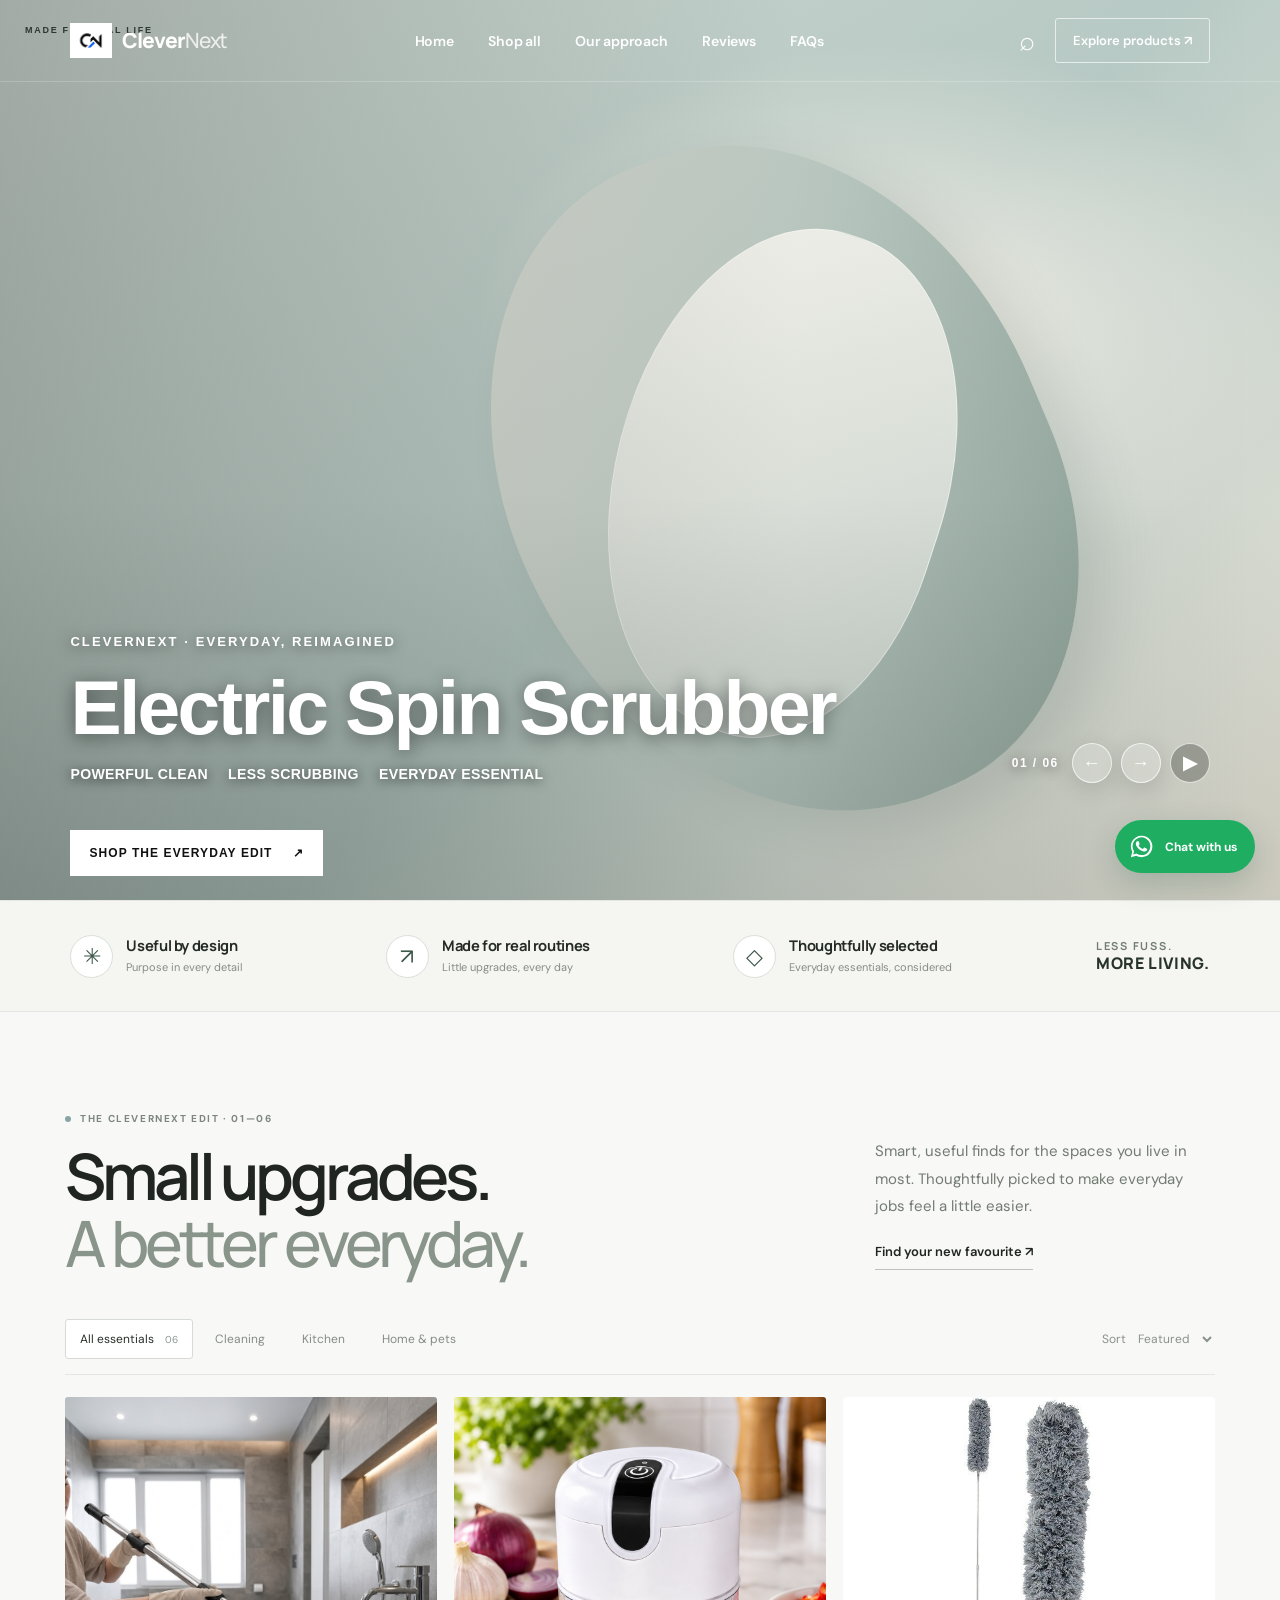
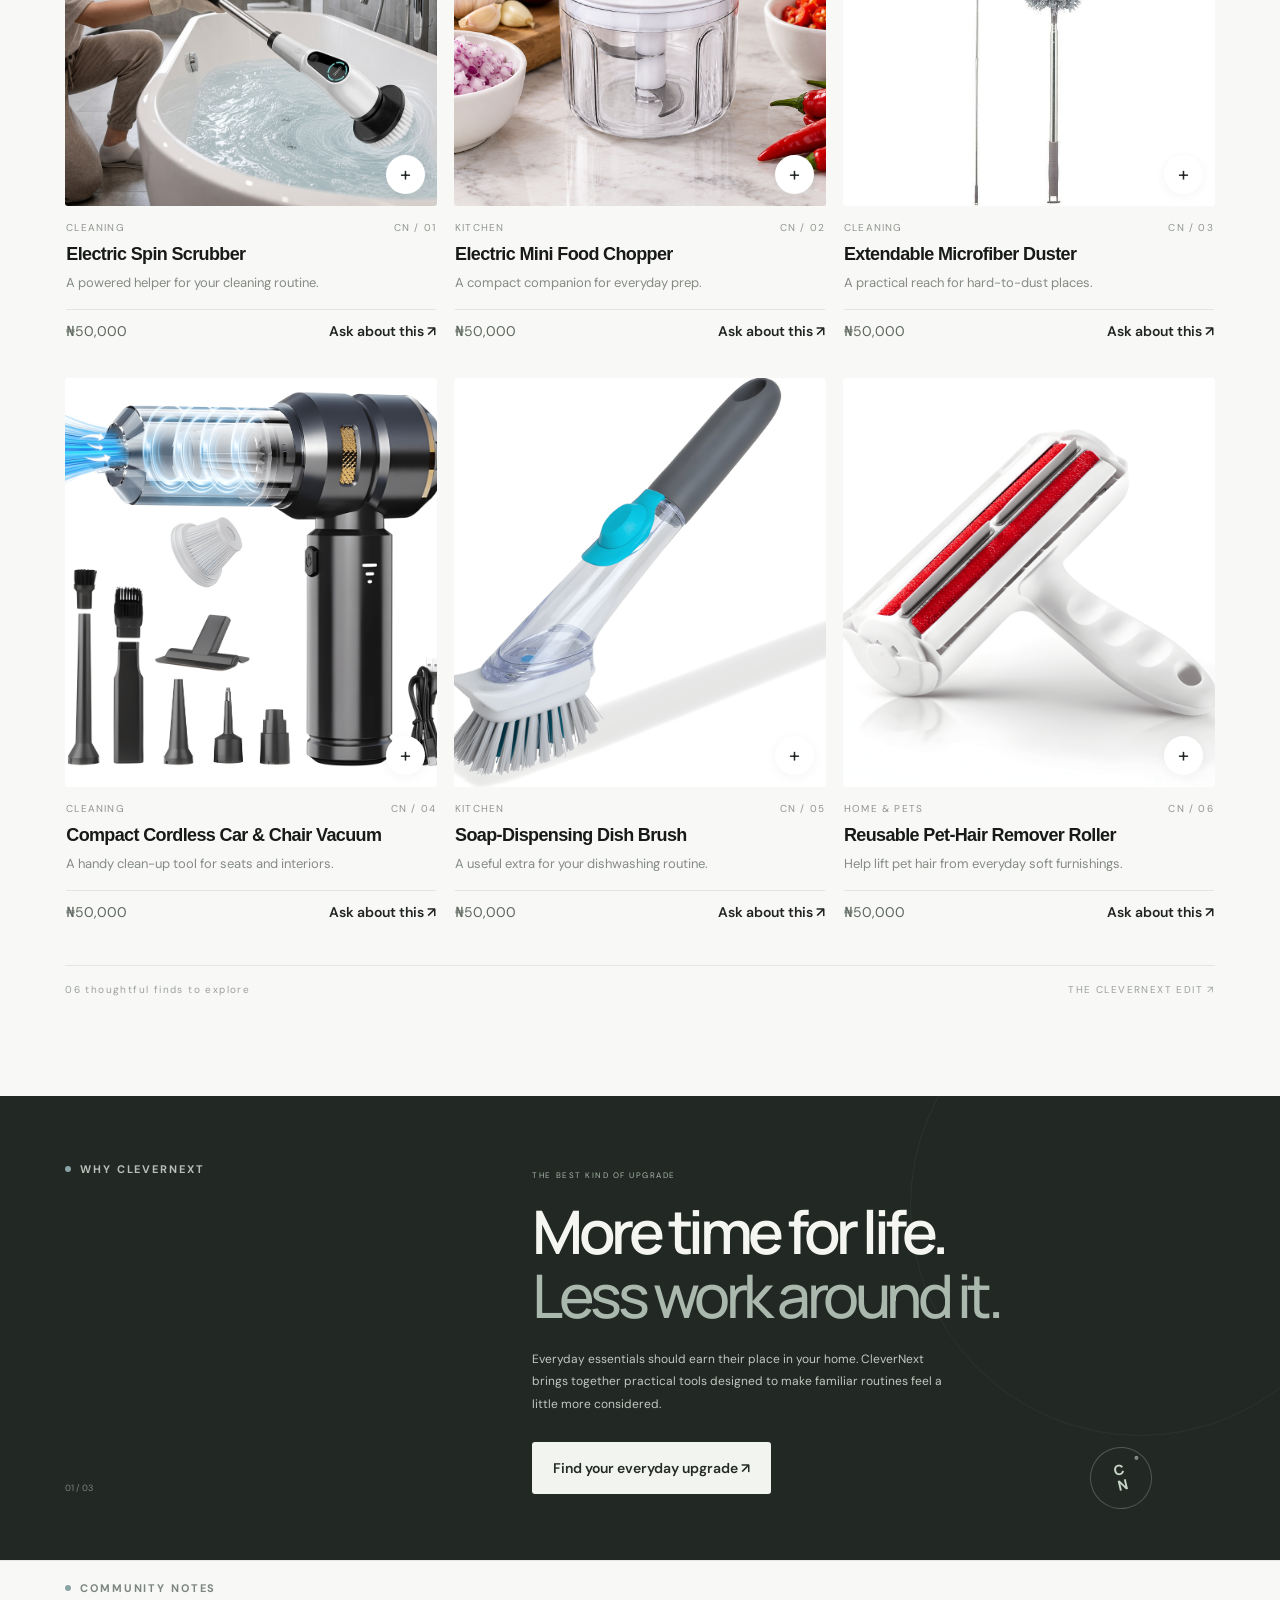
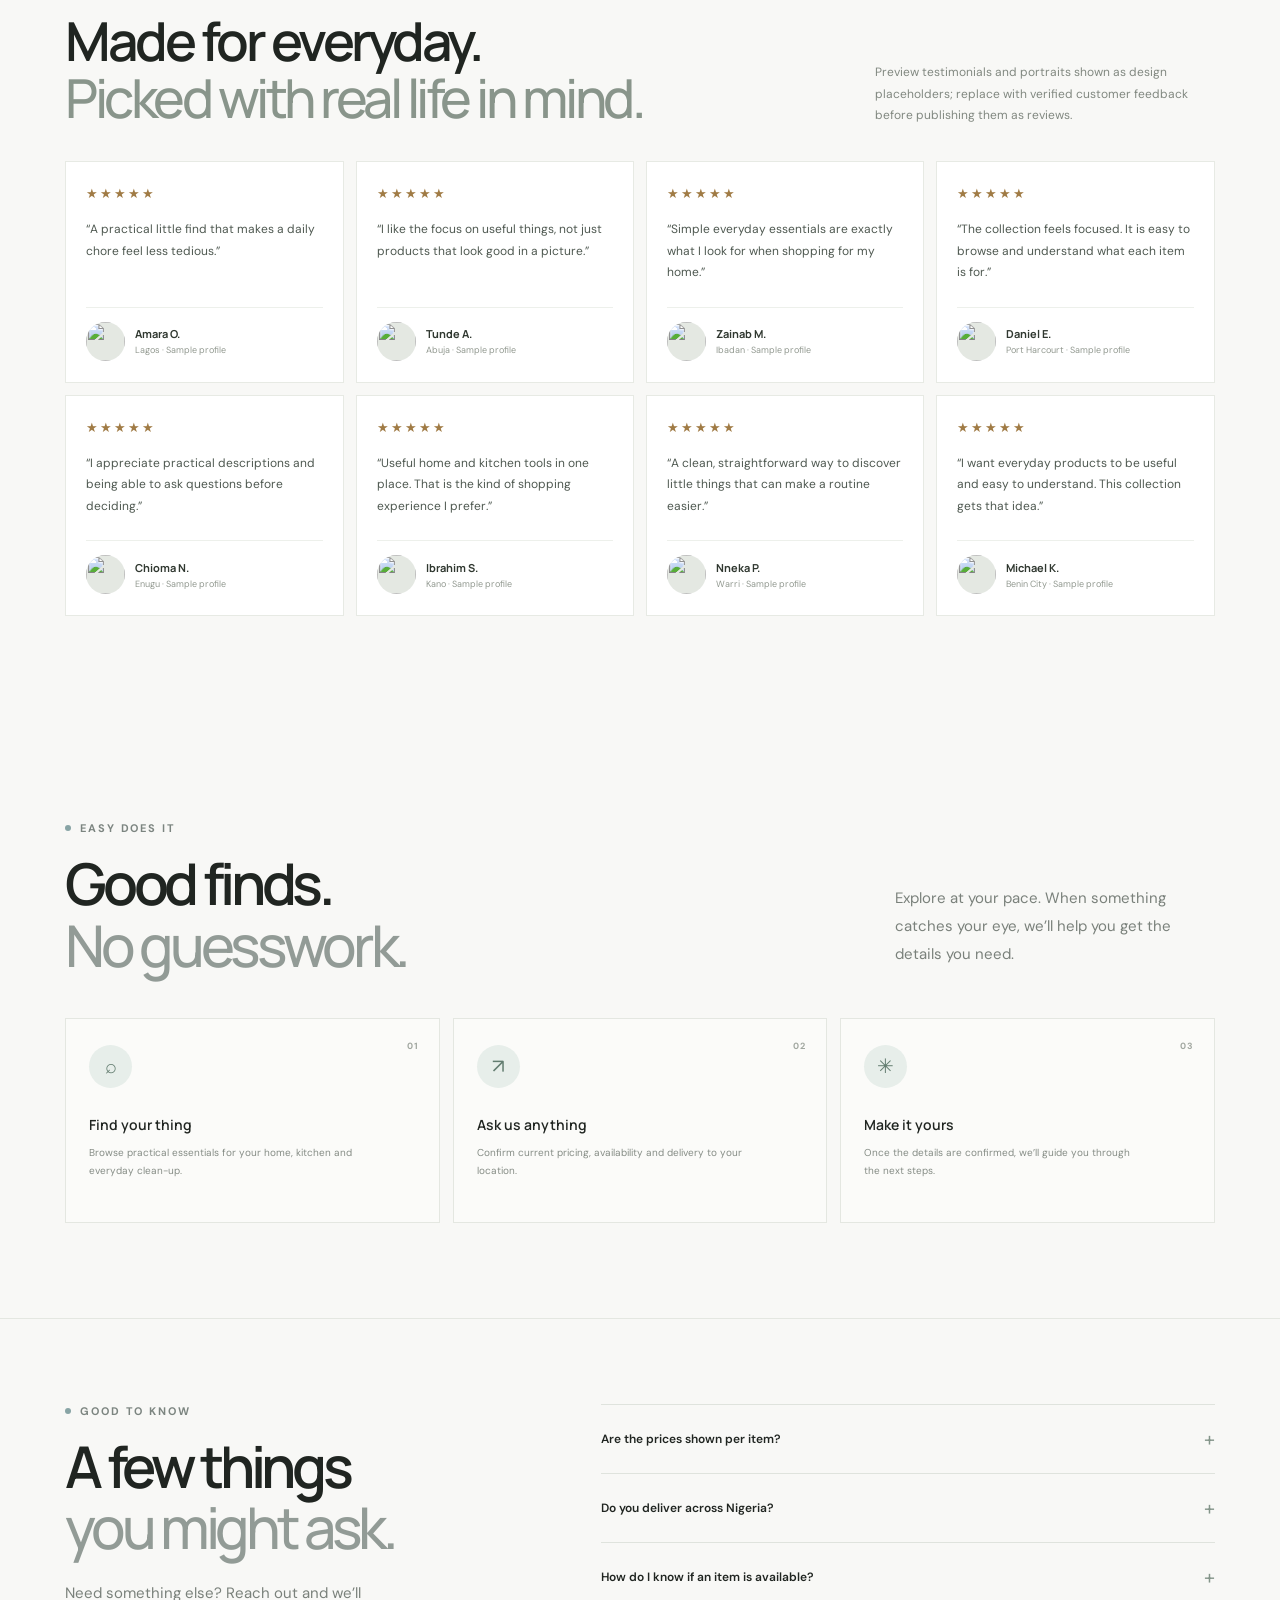
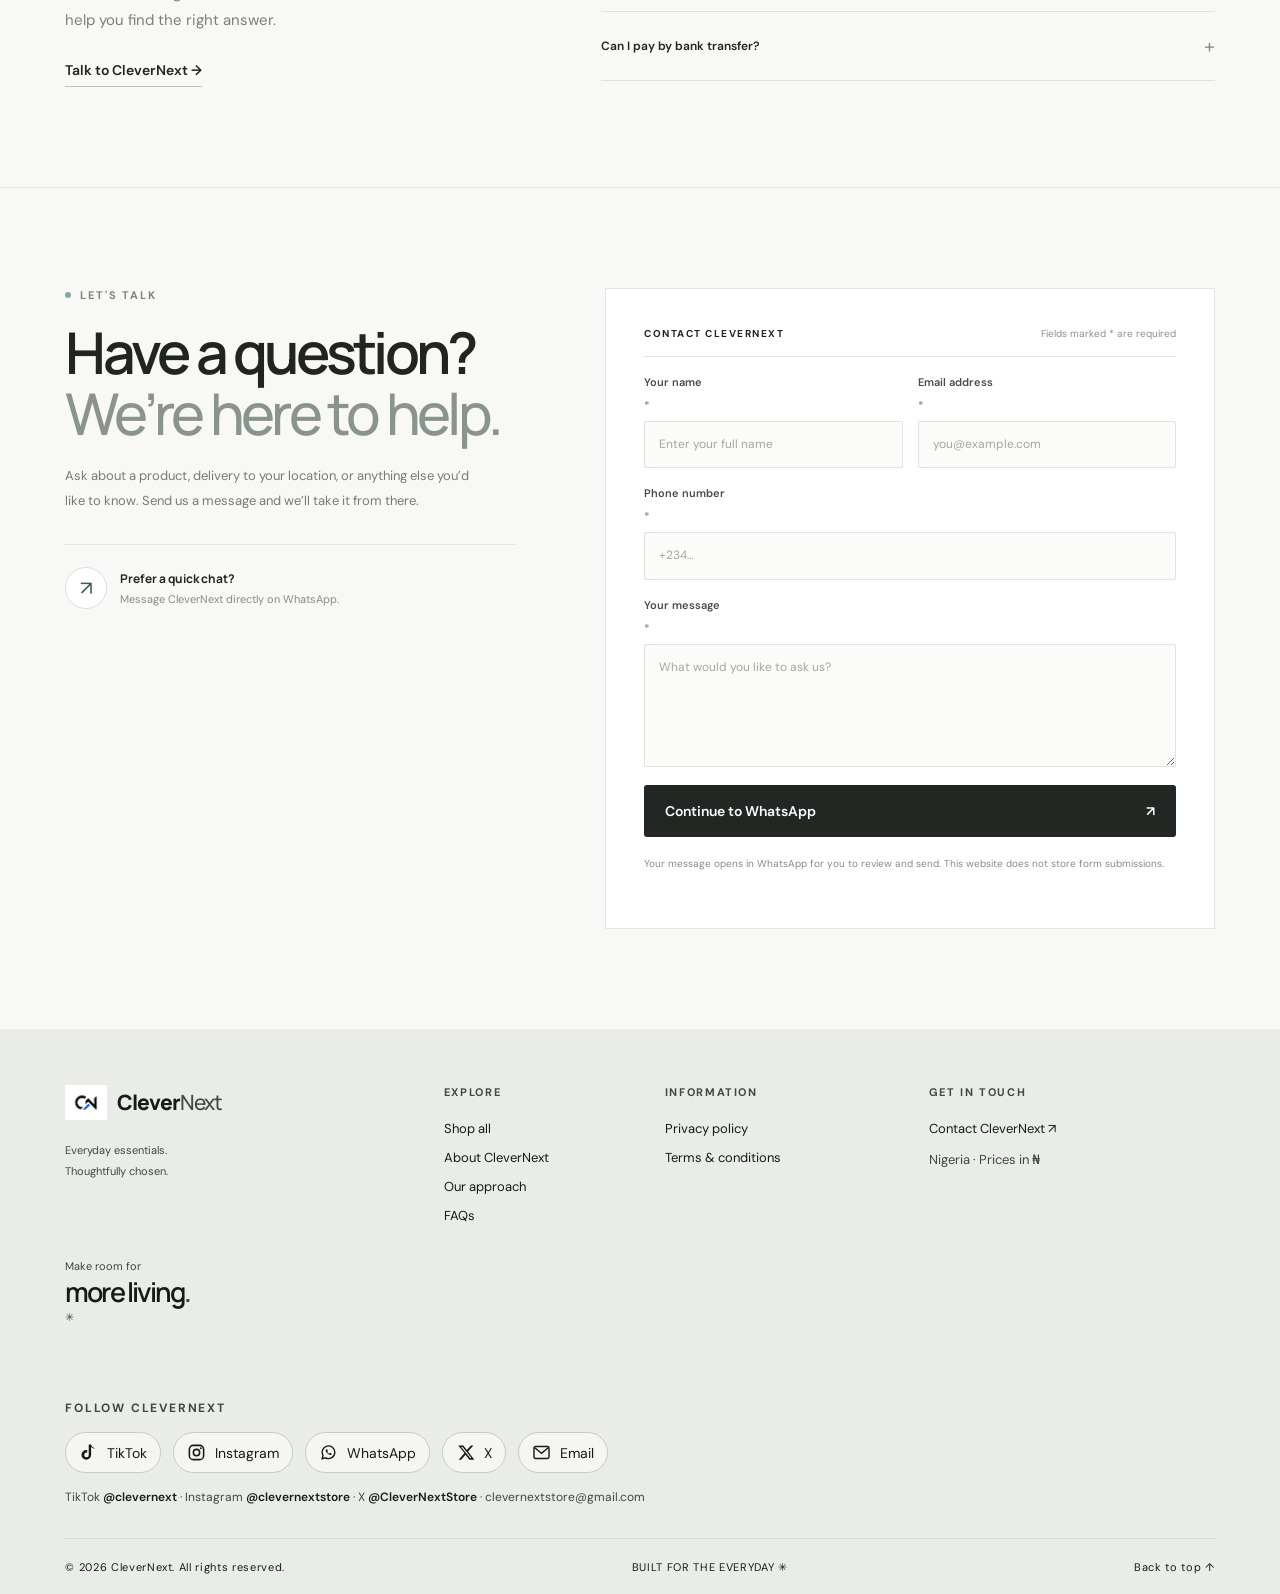
==== commit dbba1f6e: "Show accurate prices and add legal/about footer navigation" ====
--- a/index.html
+++ b/index.html
@@ -7,5 +7,5 @@
 <section class="section-wrap" id="shop"><div class="section-heading reveal-on-scroll"><div><div class="eyebrow"><i></i> THE CLEVERNEXT EDIT · 01—06</div><h2>Small upgrades.<br><span>A better everyday.</span></h2></div><div class="heading-side"><p>Smart, useful finds for the spaces you live in most. Thoughtfully picked to make everyday jobs feel a little easier.</p><a class="text-link" href="#product-grid">Find your new favourite ↗</a></div></div><div class="shop-toolbar"><div class="filter-list"><button class="filter-chip active" data-filter="all">All essentials <small>06</small></button><button class="filter-chip" data-filter="cleaning">Cleaning</button><button class="filter-chip" data-filter="kitchen">Kitchen</button><button class="filter-chip" data-filter="home">Home & pets</button></div><label class="sort-wrap">Sort <select id="sort-products"><option value="featured">Featured</option><option value="az">Name: A–Z</option><option value="za">Name: Z–A</option></select></label></div><div class="product-grid" id="product-grid" aria-live="polite"></div><div class="collection-bottom"><span>06 thoughtful finds to explore</span><span>THE CLEVERNEXT EDIT ↗</span></div></section>
 <section class="manifesto" id="story"><div class="manifesto-side"><div class="eyebrow light"><i></i> WHY CLEVERNEXT</div><span>01 / 03</span></div><div class="manifesto-main"><small>THE BEST KIND OF UPGRADE</small><h2>More time for life.<br><span>Less work around it.</span></h2><p>Everyday essentials should earn their place in your home. CleverNext brings together practical tools designed to make familiar routines feel a little more considered.</p><a class="button button-light" href="#shop">Find your everyday upgrade ↗</a></div><div class="orbit"></div><div class="stamp">C<br>N<span>®</span></div></section>
 <section class="reviews-section section-wrap" id="reviews"><div class="eyebrow"><i></i> COMMUNITY NOTES</div><div class="reviews-heading"><h2>Made for everyday.<br><span>Picked with real life in mind.</span></h2><p>Preview testimonials and portraits shown as design placeholders; replace with verified customer feedback before publishing them as reviews.</p></div><div class="reviews-grid" id="reviews-grid"></div></section><section class="section-wrap how-section"><div class="eyebrow"><i></i> EASY DOES IT</div><div class="how-heading"><h2>Good finds.<br><span>No guesswork.</span></h2><p>Explore at your pace. When something catches your eye, we’ll help you get the details you need.</p></div><div class="steps-grid"><article><b>01</b><div class="step-symbol">⌕</div><h3>Find your thing</h3><p>Browse practical essentials for your home, kitchen and everyday clean-up.</p></article><article><b>02</b><div class="step-symbol">↗</div><h3>Ask us anything</h3><p>Confirm current pricing, availability and delivery to your location.</p></article><article><b>03</b><div class="step-symbol">✳</div><h3>Make it yours</h3><p>Once the details are confirmed, we’ll guide you through the next steps.</p></article></div></section>
-<section class="section-wrap faq-section" id="faq"><div class="faq-intro"><div class="eyebrow"><i></i> GOOD TO KNOW</div><h2>A few things<br><span>you might ask.</span></h2><p>Need something else? Reach out and we’ll help you find the right answer.</p><a class="text-link" href="#contact-form">Talk to CleverNext →</a></div><div class="faq-list"><details><summary>How do I check the price of a product?<span>+</span></summary><p>Pricing is not yet published on this site. Contact CleverNext to confirm the current price before placing an order.</p></details><details><summary>Do you deliver across Nigeria?<span>+</span></summary><p>Delivery coverage and fees depend on your location. Please confirm availability and delivery costs before making payment.</p></details><details><summary>How do I know if an item is available?<span>+</span></summary><p>Availability can change. Message us to confirm current stock before making payment.</p></details><details><summary>Can I pay by bank transfer?<span>+</span></summary><p>Only use payment details confirmed directly by CleverNext. Never transfer money to unverified account details.</p></details></div></section><section class="contact-section section-wrap" id="contact-form"><div class="contact-intro"><div class="eyebrow"><i></i> LET'S TALK</div><h2>Have a question?<br><span>We’re here to help.</span></h2><p>Ask about a product, delivery to your location, or anything else you’d like to know. Send us a message and we’ll take it from there.</p><div class="contact-detail"><span class="contact-detail-icon">↗</span><div><strong>Prefer a quick chat?</strong><small>Message CleverNext directly on WhatsApp.</small></div></div></div><form class="contact-form" id="contact-form-fields"><div class="contact-form-heading"><span>CONTACT CLEVERNEXT</span><small>Fields marked * are required</small></div><div class="contact-fields-row"><label for="contact-name">Your name <span>*</span><input id="contact-name" name="name" type="text" autocomplete="name" placeholder="Enter your full name" maxlength="100" required></label><label for="contact-email">Email address <span>*</span><input id="contact-email" name="email" type="email" autocomplete="email" placeholder="you@example.com" maxlength="254" required></label></div><label for="contact-phone">Phone number <span>*</span><input id="contact-phone" name="phone" type="tel" autocomplete="tel" inputmode="tel" placeholder="+234…" maxlength="30" required></label><label for="contact-message">Your message <span>*</span><textarea id="contact-message" name="message" rows="5" maxlength="2000" placeholder="What would you like to ask us?" required></textarea></label><button class="button button-dark contact-submit" type="submit">Continue to WhatsApp <span>↗</span></button><p class="contact-privacy">Your message opens in WhatsApp for you to review and send. This website does not store form submissions.</p><p class="contact-error" id="contact-error" role="status" aria-live="polite"></p></form></section></main>
-<footer class="site-footer" id="contact"><div class="footer-top"><div><a class="wordmark brand-logo" href="#home" aria-label="CleverNext home"><img src="assets/images/CleverNext.jpg" alt="" width="42" height="42"><span>Clever<span>Next</span></span></a><p>Everyday essentials.<br>Thoughtfully chosen.</p></div><div class="footer-column"><b>EXPLORE</b><a href="#shop">Shop all</a><a href="#story">Our approach</a><a href="#faq">FAQs</a></div><div class="footer-column"><b>GET IN TOUCH</b><a href="#contact-form" id="contact-link">Contact CleverNext ↗</a><span>Nigeria · Prices in ₦</span></div><div class="footer-signoff">Make room for<strong>more living<span>.</span></strong>✳</div></div><div class="footer-socials" aria-label="Official CleverNext social accounts"><strong>FOLLOW CLEVERNEXT</strong><div class="social-links"><a href="https://www.tiktok.com/@clevernext" target="_blank" rel="noopener noreferrer" aria-label="CleverNext on TikTok"><svg viewBox="0 0 24 24" aria-hidden="true"><path d="M19.6 7.2a6.9 6.9 0 0 1-4.3-2V15a6.1 6.1 0 1 1-6.1-6.1c.4 0 .8 0 1.2.1v3.4a2.8 2.8 0 1 0 1.9 2.7V2h3.1c.3 2.2 1.9 4 4.2 4.4v.8Z"/></svg><span>TikTok</span></a><a href="https://www.instagram.com/clevernextstore/" target="_blank" rel="noopener noreferrer" aria-label="CleverNext on Instagram"><svg viewBox="0 0 24 24" aria-hidden="true"><rect x="3" y="3" width="18" height="18" rx="5" fill="none" stroke="currentColor" stroke-width="2"/><circle cx="12" cy="12" r="4" fill="none" stroke="currentColor" stroke-width="2"/><circle cx="17.5" cy="6.7" r="1.2"/></svg><span>Instagram</span></a><a href="https://wa.me/2347036820201" target="_blank" rel="noopener noreferrer" aria-label="CleverNext on WhatsApp"><svg viewBox="0 0 24 24" aria-hidden="true"><path d="M20 11.7a8 8 0 0 1-11.8 7l-4.2 1.1 1.1-4.1A8 8 0 1 1 20 11.7Z" fill="none" stroke="currentColor" stroke-width="1.8"/><path d="M9 8.4c.2-.4.4-.4.7-.4h.4c.2 0 .3.1.4.4l.7 1.6c.1.2.1.4-.1.6l-.5.5c-.1.2-.2.3 0 .5.4.7 1.1 1.4 1.9 1.8.2.1.4.1.5-.1l.6-.7c.2-.2.3-.2.6-.1l1.5.7c.3.1.4.2.4.4 0 .3-.2 1-.7 1.3-.4.4-1 .5-1.6.3-1.1-.3-2.4-1-3.5-2.1s-1.7-2.3-1.9-3.2c-.2-.7.2-1.3.6-1.5Z" fill="currentColor"/></svg><span>WhatsApp</span></a><a href="https://x.com/CleverNextStore" target="_blank" rel="noopener noreferrer" aria-label="CleverNext on X"><svg viewBox="0 0 24 24" aria-hidden="true"><path d="M18.9 3H22l-6.8 7.8L23.2 21h-6.3L12 14.8 6.6 21H3.4l7.3-8.4L2.8 3h6.5l4.4 5.8L18.9 3Zm-1.1 16h1.7L8.3 4.9H6.5L17.8 19Z"/></svg><span>X</span></a><a href="mailto:clevernextstore@gmail.com" aria-label="Email CleverNext"><svg viewBox="0 0 24 24" aria-hidden="true"><rect x="2.5" y="4.5" width="19" height="15" rx="2" fill="none" stroke="currentColor" stroke-width="1.8"/><path d="m3.5 6 8.5 7 8.5-7" fill="none" stroke="currentColor" stroke-width="1.8"/></svg><span>Email</span></a></div><p class="social-handle-line">TikTok <b>@clevernext</b> · Instagram <b>@clevernextstore</b> · X <b>@CleverNextStore</b> · clevernextstore@gmail.com</p></div><div class="footer-bottom"><span>© <span id="year"></span> CleverNext. All rights reserved.</span><span>BUILT FOR THE EVERYDAY ✳</span><a href="#home">Back to top ↑</a></div></footer><a class="floating-whatsapp" href="https://wa.me/2347036820201?text=Hi%20CleverNext%2C%20I%E2%80%99d%20like%20to%20know%20more%20about%20your%20products." target="_blank" rel="noopener noreferrer" aria-label="Chat with CleverNext on WhatsApp"><svg viewBox="0 0 32 32" aria-hidden="true"><path d="M16 3.2A12.7 12.7 0 0 0 5.1 22.3L3.4 28.6l6.4-1.7A12.7 12.7 0 1 0 16 3.2Zm0 23a10.5 10.5 0 0 1-5.6-1.6l-.4-.2-3.8 1 1-3.8-.2-.4A10.5 10.5 0 1 1 16 26.2Zm5.8-7.8c-.3-.2-1.9-.9-2.2-1.1-.3-.1-.5-.2-.7.2l-1 1.2c-.2.2-.4.2-.7.1-.3-.2-1.4-.5-2.6-1.6-1-.9-1.6-1.9-1.8-2.2-.2-.3 0-.5.1-.7l.5-.5c.2-.2.2-.3.3-.6.1-.2 0-.4 0-.6l-1-2.4c-.3-.6-.5-.5-.8-.5h-.6c-.2 0-.6.1-.9.4-.3.4-1.1 1.2-1.1 2.8s1.2 3.1 1.3 3.3c.2.2 2.3 3.5 5.6 4.9.8.3 1.4.5 1.9.7.8.2 1.5.2 2.1.1.6-.1 1.9-.8 2.2-1.5.3-.8.3-1.4.2-1.6-.1-.1-.3-.2-.6-.4Z"/></svg><span>Chat with us</span></a><div class="mobile-bottom-bar"><a href="#shop">Explore collection <span>↗</span></a></div><div class="toast" id="toast" role="status" aria-live="polite"></div></body></html>+<section class="section-wrap faq-section" id="faq"><div class="faq-intro"><div class="eyebrow"><i></i> GOOD TO KNOW</div><h2>A few things<br><span>you might ask.</span></h2><p>Need something else? Reach out and we’ll help you find the right answer.</p><a class="text-link" href="#contact-form">Talk to CleverNext →</a></div><div class="faq-list"><details><summary>Are the prices shown per item?<span>+</span></summary><p>Yes. The price shown on each product card is the listed price for one item. Confirm availability and delivery fees with us before paying.</p></details><details><summary>Do you deliver across Nigeria?<span>+</span></summary><p>Delivery coverage and fees depend on your location. Please confirm availability and delivery costs before making payment.</p></details><details><summary>How do I know if an item is available?<span>+</span></summary><p>Availability can change. Message us to confirm current stock before making payment.</p></details><details><summary>Can I pay by bank transfer?<span>+</span></summary><p>Only use payment details confirmed directly by CleverNext. Never transfer money to unverified account details.</p></details></div></section><section class="contact-section section-wrap" id="contact-form"><div class="contact-intro"><div class="eyebrow"><i></i> LET'S TALK</div><h2>Have a question?<br><span>We’re here to help.</span></h2><p>Ask about a product, delivery to your location, or anything else you’d like to know. Send us a message and we’ll take it from there.</p><div class="contact-detail"><span class="contact-detail-icon">↗</span><div><strong>Prefer a quick chat?</strong><small>Message CleverNext directly on WhatsApp.</small></div></div></div><form class="contact-form" id="contact-form-fields"><div class="contact-form-heading"><span>CONTACT CLEVERNEXT</span><small>Fields marked * are required</small></div><div class="contact-fields-row"><label for="contact-name">Your name <span>*</span><input id="contact-name" name="name" type="text" autocomplete="name" placeholder="Enter your full name" maxlength="100" required></label><label for="contact-email">Email address <span>*</span><input id="contact-email" name="email" type="email" autocomplete="email" placeholder="you@example.com" maxlength="254" required></label></div><label for="contact-phone">Phone number <span>*</span><input id="contact-phone" name="phone" type="tel" autocomplete="tel" inputmode="tel" placeholder="+234…" maxlength="30" required></label><label for="contact-message">Your message <span>*</span><textarea id="contact-message" name="message" rows="5" maxlength="2000" placeholder="What would you like to ask us?" required></textarea></label><button class="button button-dark contact-submit" type="submit">Continue to WhatsApp <span>↗</span></button><p class="contact-privacy">Your message opens in WhatsApp for you to review and send. This website does not store form submissions.</p><p class="contact-error" id="contact-error" role="status" aria-live="polite"></p></form></section></main>
+<footer class="site-footer" id="contact"><div class="footer-top"><div><a class="wordmark brand-logo" href="#home" aria-label="CleverNext home"><img src="assets/images/CleverNext.jpg" alt="" width="42" height="42"><span>Clever<span>Next</span></span></a><p>Everyday essentials.<br>Thoughtfully chosen.</p></div><div class="footer-column"><b>EXPLORE</b><a href="#shop">Shop all</a><a href="about.html">About CleverNext</a><a href="#story">Our approach</a><a href="#faq">FAQs</a></div><div class="footer-column"><b>INFORMATION</b><a href="privacy-policy.html">Privacy policy</a><a href="terms-and-conditions.html">Terms &amp; conditions</a></div><div class="footer-column"><b>GET IN TOUCH</b><a href="#contact-form" id="contact-link">Contact CleverNext ↗</a><span>Nigeria · Prices in ₦</span></div><div class="footer-signoff">Make room for<strong>more living<span>.</span></strong>✳</div></div><div class="footer-socials" aria-label="Official CleverNext social accounts"><strong>FOLLOW CLEVERNEXT</strong><div class="social-links"><a href="https://www.tiktok.com/@clevernext" target="_blank" rel="noopener noreferrer" aria-label="CleverNext on TikTok"><svg viewBox="0 0 24 24" aria-hidden="true"><path d="M19.6 7.2a6.9 6.9 0 0 1-4.3-2V15a6.1 6.1 0 1 1-6.1-6.1c.4 0 .8 0 1.2.1v3.4a2.8 2.8 0 1 0 1.9 2.7V2h3.1c.3 2.2 1.9 4 4.2 4.4v.8Z"/></svg><span>TikTok</span></a><a href="https://www.instagram.com/clevernextstore/" target="_blank" rel="noopener noreferrer" aria-label="CleverNext on Instagram"><svg viewBox="0 0 24 24" aria-hidden="true"><rect x="3" y="3" width="18" height="18" rx="5" fill="none" stroke="currentColor" stroke-width="2"/><circle cx="12" cy="12" r="4" fill="none" stroke="currentColor" stroke-width="2"/><circle cx="17.5" cy="6.7" r="1.2"/></svg><span>Instagram</span></a><a href="https://wa.me/2347036820201" target="_blank" rel="noopener noreferrer" aria-label="CleverNext on WhatsApp"><svg viewBox="0 0 24 24" aria-hidden="true"><path d="M20 11.7a8 8 0 0 1-11.8 7l-4.2 1.1 1.1-4.1A8 8 0 1 1 20 11.7Z" fill="none" stroke="currentColor" stroke-width="1.8"/><path d="M9 8.4c.2-.4.4-.4.7-.4h.4c.2 0 .3.1.4.4l.7 1.6c.1.2.1.4-.1.6l-.5.5c-.1.2-.2.3 0 .5.4.7 1.1 1.4 1.9 1.8.2.1.4.1.5-.1l.6-.7c.2-.2.3-.2.6-.1l1.5.7c.3.1.4.2.4.4 0 .3-.2 1-.7 1.3-.4.4-1 .5-1.6.3-1.1-.3-2.4-1-3.5-2.1s-1.7-2.3-1.9-3.2c-.2-.7.2-1.3.6-1.5Z" fill="currentColor"/></svg><span>WhatsApp</span></a><a href="https://x.com/CleverNextStore" target="_blank" rel="noopener noreferrer" aria-label="CleverNext on X"><svg viewBox="0 0 24 24" aria-hidden="true"><path d="M18.9 3H22l-6.8 7.8L23.2 21h-6.3L12 14.8 6.6 21H3.4l7.3-8.4L2.8 3h6.5l4.4 5.8L18.9 3Zm-1.1 16h1.7L8.3 4.9H6.5L17.8 19Z"/></svg><span>X</span></a><a href="mailto:clevernextstore@gmail.com" aria-label="Email CleverNext"><svg viewBox="0 0 24 24" aria-hidden="true"><rect x="2.5" y="4.5" width="19" height="15" rx="2" fill="none" stroke="currentColor" stroke-width="1.8"/><path d="m3.5 6 8.5 7 8.5-7" fill="none" stroke="currentColor" stroke-width="1.8"/></svg><span>Email</span></a></div><p class="social-handle-line">TikTok <b>@clevernext</b> · Instagram <b>@clevernextstore</b> · X <b>@CleverNextStore</b> · clevernextstore@gmail.com</p></div><div class="footer-bottom"><span>© <span id="year"></span> CleverNext. All rights reserved.</span><span>BUILT FOR THE EVERYDAY ✳</span><a href="#home">Back to top ↑</a></div></footer><a class="floating-whatsapp" href="https://wa.me/2347036820201?text=Hi%20CleverNext%2C%20I%E2%80%99d%20like%20to%20know%20more%20about%20your%20products." target="_blank" rel="noopener noreferrer" aria-label="Chat with CleverNext on WhatsApp"><svg viewBox="0 0 32 32" aria-hidden="true"><path d="M16 3.2A12.7 12.7 0 0 0 5.1 22.3L3.4 28.6l6.4-1.7A12.7 12.7 0 1 0 16 3.2Zm0 23a10.5 10.5 0 0 1-5.6-1.6l-.4-.2-3.8 1 1-3.8-.2-.4A10.5 10.5 0 1 1 16 26.2Zm5.8-7.8c-.3-.2-1.9-.9-2.2-1.1-.3-.1-.5-.2-.7.2l-1 1.2c-.2.2-.4.2-.7.1-.3-.2-1.4-.5-2.6-1.6-1-.9-1.6-1.9-1.8-2.2-.2-.3 0-.5.1-.7l.5-.5c.2-.2.2-.3.3-.6.1-.2 0-.4 0-.6l-1-2.4c-.3-.6-.5-.5-.8-.5h-.6c-.2 0-.6.1-.9.4-.3.4-1.1 1.2-1.1 2.8s1.2 3.1 1.3 3.3c.2.2 2.3 3.5 5.6 4.9.8.3 1.4.5 1.9.7.8.2 1.5.2 2.1.1.6-.1 1.9-.8 2.2-1.5.3-.8.3-1.4.2-1.6-.1-.1-.3-.2-.6-.4Z"/></svg><span>Chat with us</span></a><div class="mobile-bottom-bar"><a href="#shop">Explore collection <span>↗</span></a></div><div class="toast" id="toast" role="status" aria-live="polite"></div></body></html>
--- a/styles.css
+++ b/styles.css
@@ -92,3 +92,16 @@
 .product-card:focus-within .product-image-wrap{outline:2px solid #809987;outline-offset:2px}
 .product-hover-video{pointer-events:none}
 .product-add{z-index:4}
+
+/* Site-wide typography, motion and social polish */
+body{font-size:16px}.desktop-nav a{font-size:14px}.header-shop{font-size:13px}.eyebrow{font-size:11px}.hero-copy>p,.heading-side p,.how-heading>p,.faq-intro>p{font-size:15px;line-height:1.85}.button{font-size:14px;min-height:52px;padding:0 21px}.text-link{font-size:14px}.hero-note{font-size:12px}.hero-caption{font-size:11px}.value-strip{font-size:13px}.value-strip>span{font-size:10px}.filter-chip{font-size:12px;padding:11px 14px}.sort-wrap,.sort-wrap select{font-size:12px}.product-meta{font-size:10px}.product-info h3{font-size:18px}.product-description{font-size:13px;line-height:1.75}.price-note,.enquire-link{font-size:14px}.product-badge{font-size:10px}.collection-bottom{font-size:10px}.site-footer{font-size:14px}.footer-column a,.footer-column span{font-size:13px}.footer-column>b{font-size:11px}.footer-bottom{font-size:11px}.search-panel label{font-size:14px}.search-field input{font-size:16px}.hero-product-controls{display:flex;align-items:center;gap:9px}.hero-product-controls .media-control{position:static;flex:0 0 40px;width:40px;height:40px;font-size:18px}.hero-product-controls #media-counter{margin-right:4px;font-size:12px;letter-spacing:.12em}.media-step{background:#ffffff32!important;border-color:#ffffffb0!important;box-shadow:0 6px 24px #0002}.footer-socials{padding:25px 0 28px;border-top:1px solid #ffffff22;border-bottom:1px solid #ffffff22}.footer-socials>strong{display:block;font-size:12px;letter-spacing:.15em;margin-bottom:16px;color:#aeb9b0}.social-links{display:flex;align-items:center;flex-wrap:wrap;gap:12px}.social-links a{display:inline-flex;align-items:center;gap:9px;padding:10px 13px;border:1px solid #ffffff2b;border-radius:999px;color:#f4f6f1;font-size:14px;transition:transform .25s,background .25s}.social-links a:hover{background:#ffffff12;transform:translateY(-3px)}.social-links svg{width:19px;height:19px;fill:currentColor;flex:0 0 auto}.social-handle-line{margin:14px 0 0;color:#aeb7ae;font-size:12px;line-height:1.8}.social-handle-line b{color:#fff;font-weight:600}.reveal-item{opacity:0;transform:translateY(26px);transition:opacity .75s ease,transform .75s cubic-bezier(.2,.75,.25,1)}.reveal-item.is-visible{opacity:1;transform:translateY(0)}.product-card.reveal-item:nth-child(3n+2){transition-delay:.08s}.product-card.reveal-item:nth-child(3n){transition-delay:.16s}@media(max-width:640px){.desktop-nav a{font-size:16px}.value-strip{font-size:12px}.hero-product-controls{gap:6px}.hero-product-controls .media-control{flex-basis:35px;width:35px;height:35px}.hero-product-controls #media-counter{font-size:10px}.product-info h3{font-size:17px}.product-description{font-size:13px}.social-links{gap:8px}.social-links a{font-size:13px;padding:10px 12px}.social-handle-line{font-size:12px}}@media(prefers-reduced-motion:reduce){html{scroll-behavior:auto}.reveal-item{opacity:1;transform:none;transition:none}.product-card.reveal-item:nth-child(n){transition-delay:0s}}
+
+
+/* Footer contrast: keep every footer label readable on the pale footer surface. */
+.site-footer,.site-footer :is(p,span,a,b,strong,small,div){color:#171b18}
+.site-footer .footer-column>b,.site-footer .footer-column span,.site-footer .footer-top p,.site-footer .footer-signoff,.site-footer .footer-bottom,.site-footer .social-handle-line,.site-footer .footer-socials>strong{color:#414741}
+.site-footer .social-links a{color:#171b18;border-color:#c5ccc4;background:#f5f6f3}
+.site-footer .social-links a:hover{background:#fff}
+.site-footer .social-handle-line b{color:#171b18}
+.site-footer .footer-signoff strong{color:#171b18}
+.site-footer .footer-signoff strong span{color:#414741}
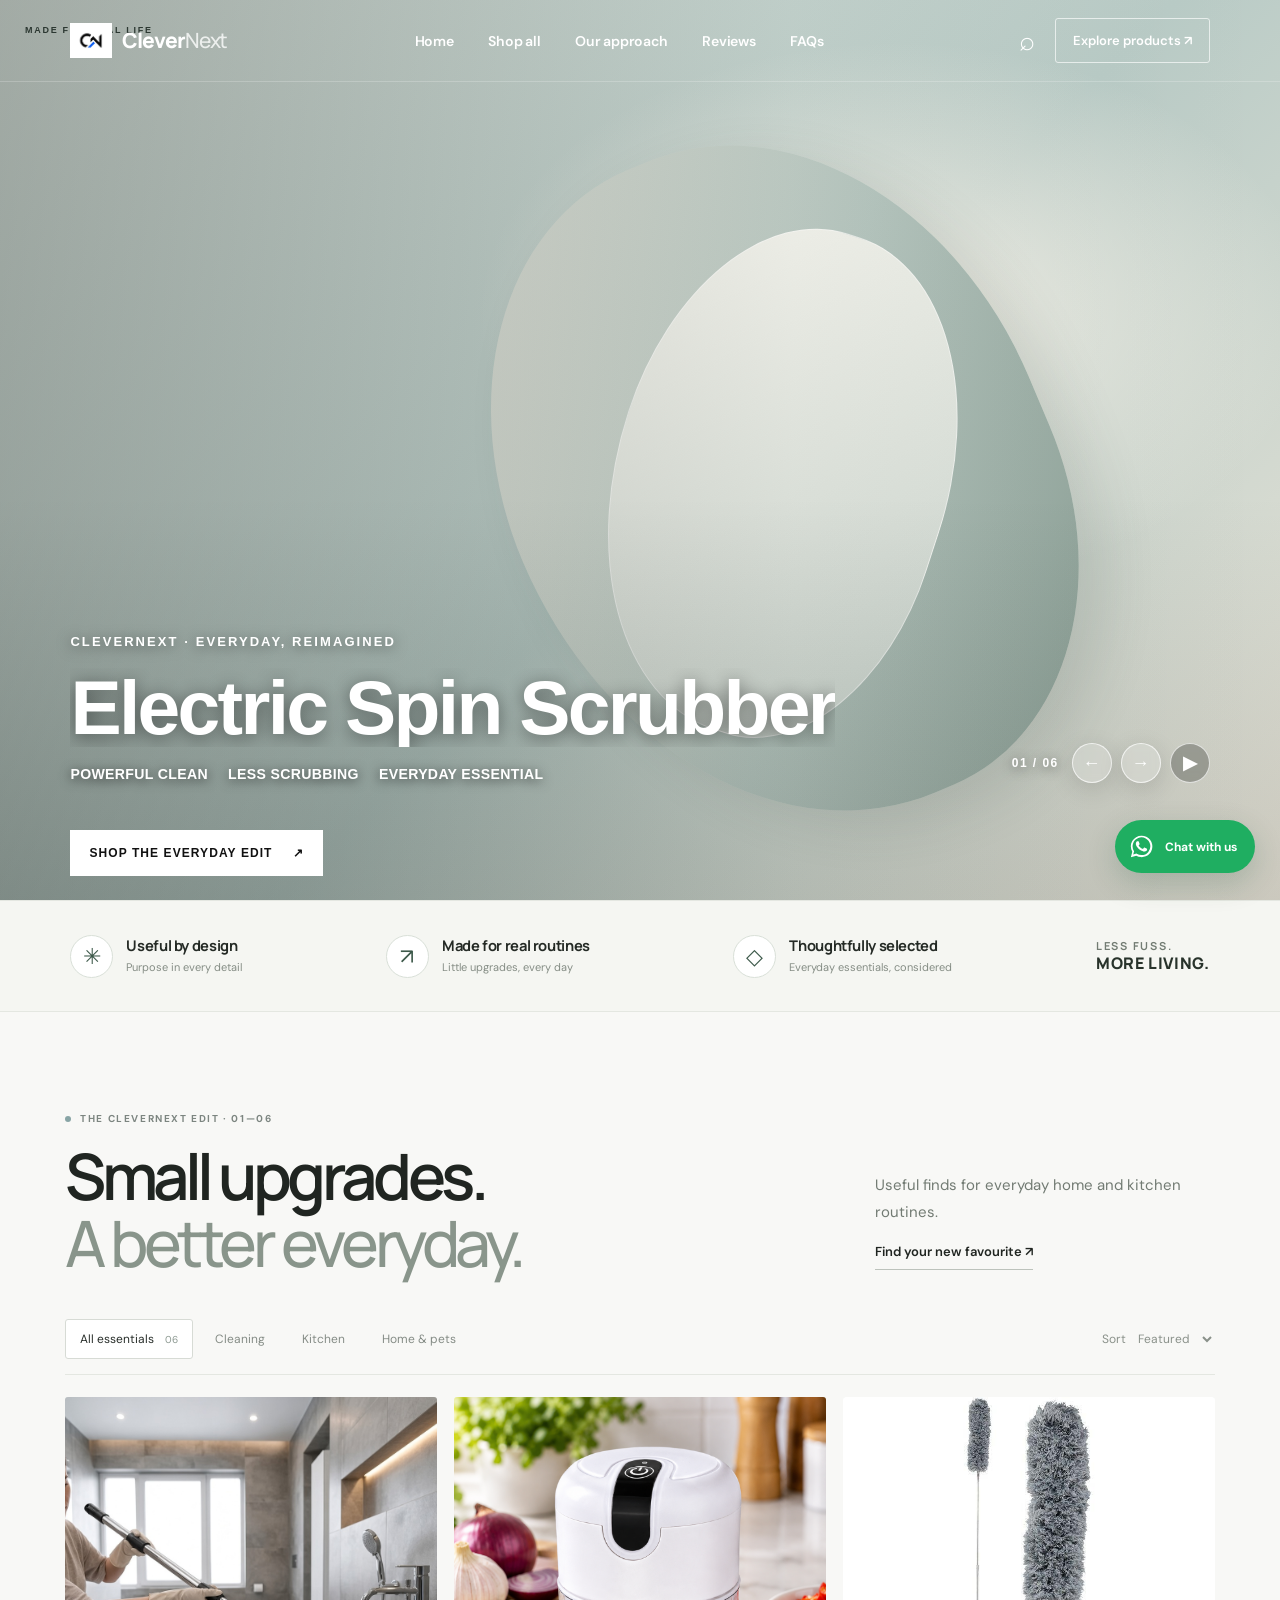
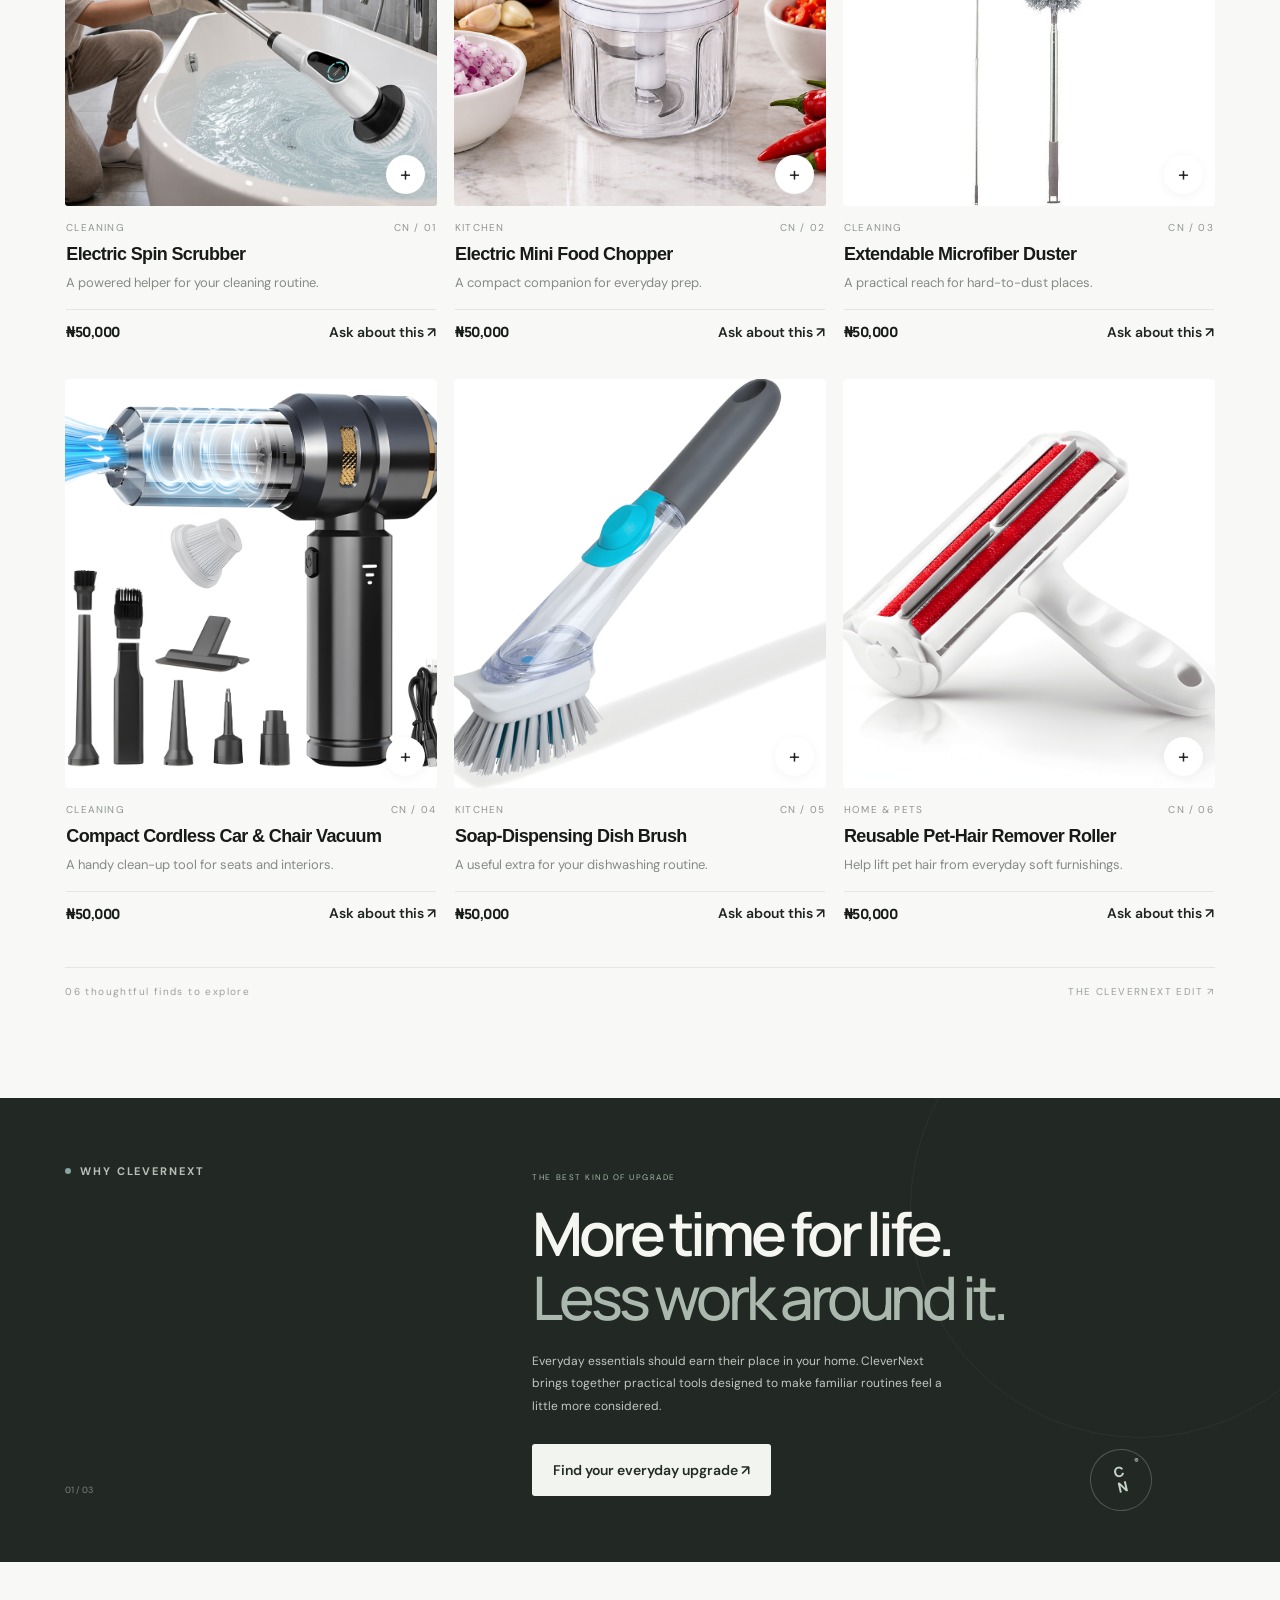
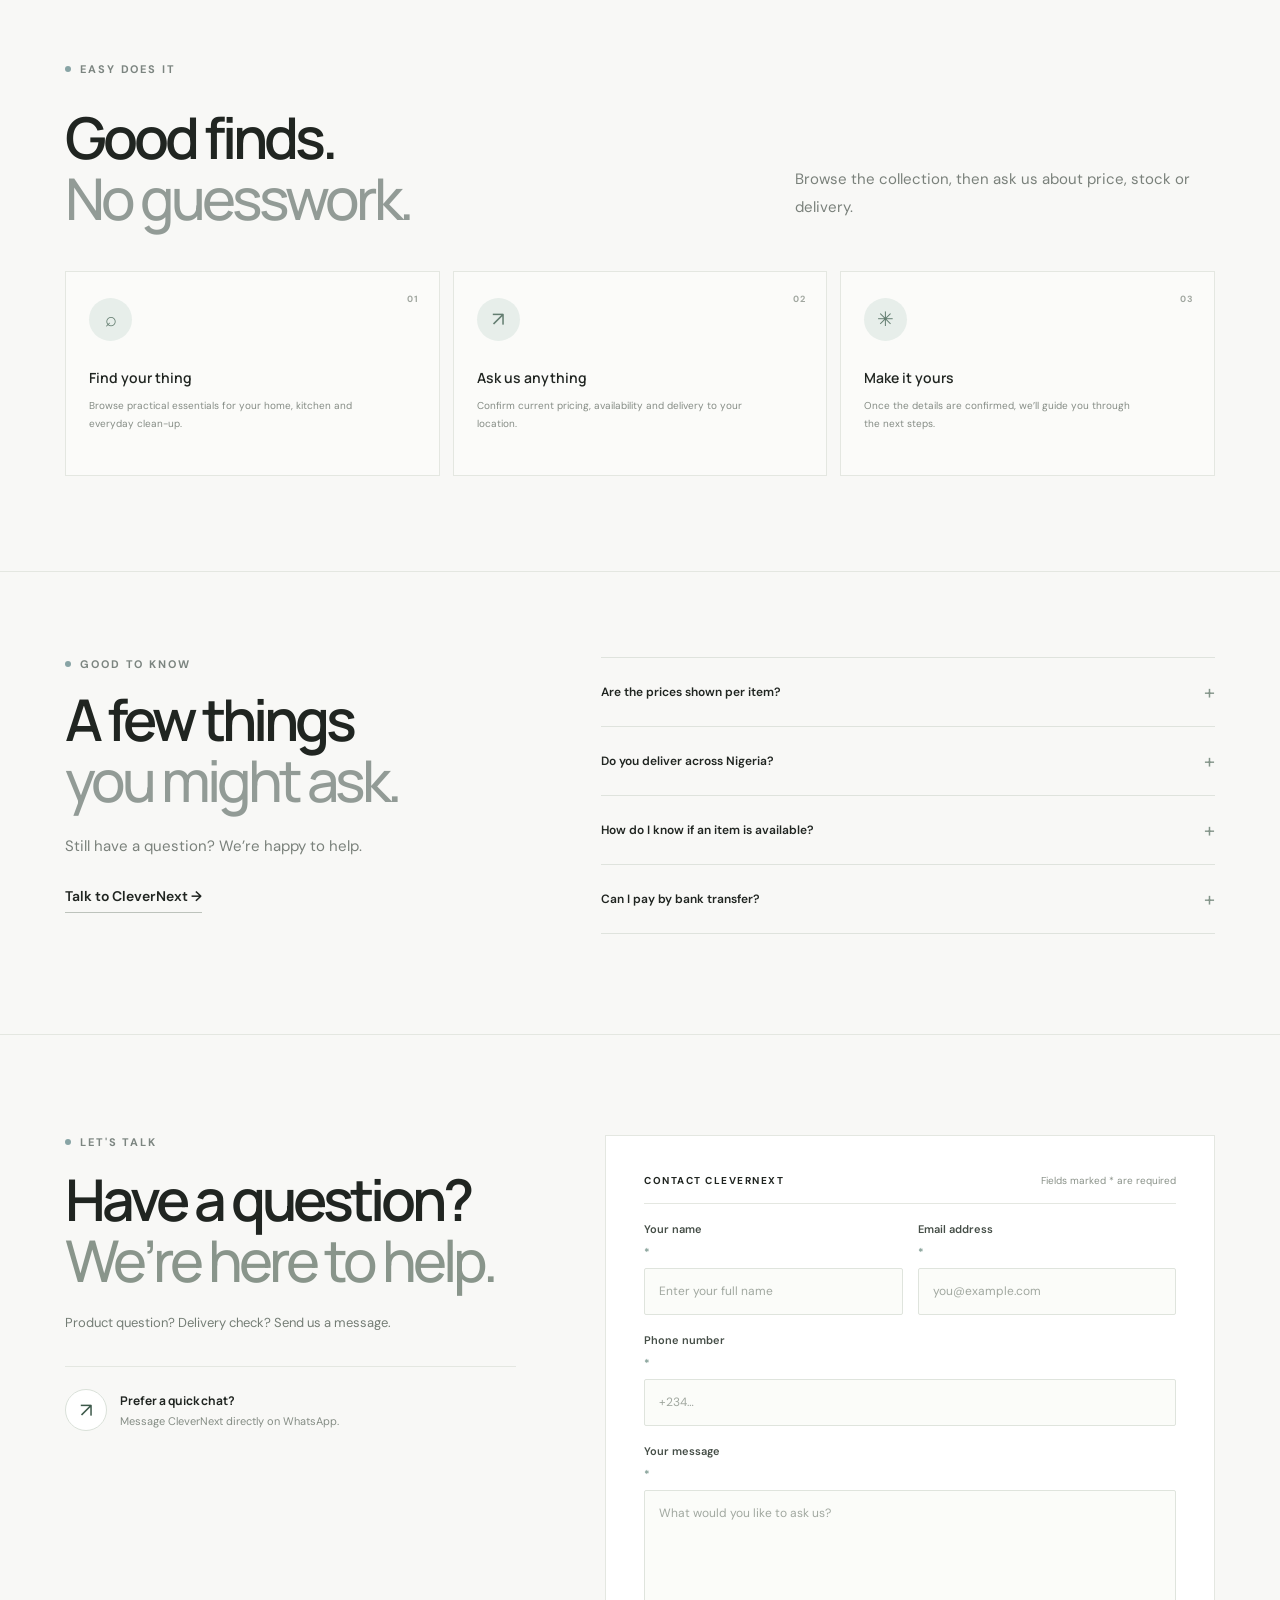
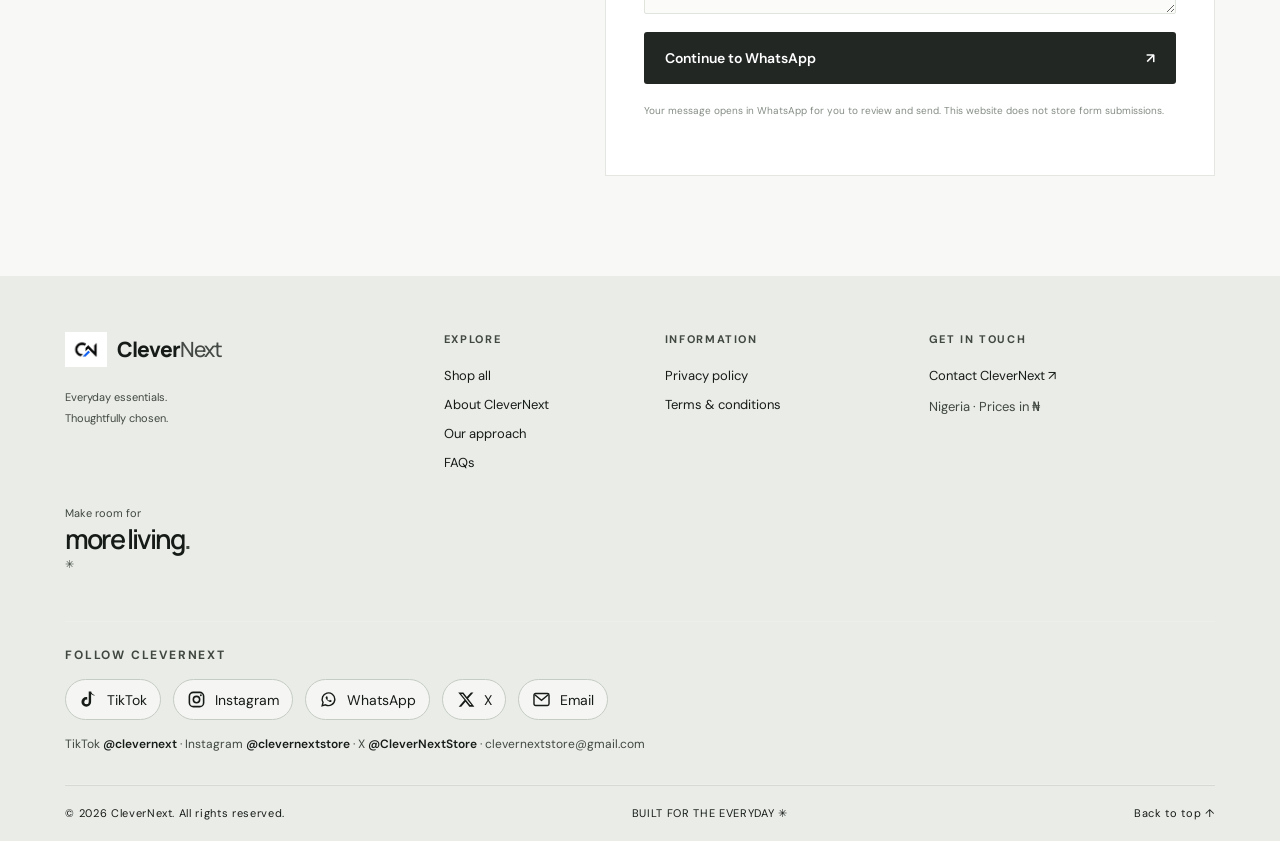
==== commit d7cb41e6: "Streamline homepage copy and remove placeholder testimonials" ====
--- a/index.html
+++ b/index.html
@@ -4,8 +4,8 @@
 <div class="search-panel" id="search-panel" hidden><label for="product-search">Find your next everyday essential</label><div class="search-field"><input id="product-search" type="search" placeholder="Try “cleaning” or “kitchen”"><button id="search-close" aria-label="Close search">×</button></div></div>
 <main id="home"><section class="hero hero-fullscreen" aria-label="CleverNext featured products"><div class="hero-media" id="hero-media"><video id="hero-video" muted playsinline autoplay preload="auto" aria-label="CleverNext product demonstration"></video><div class="hero-poster"><span>MADE FOR REAL LIFE</span><i></i><b></b></div><div class="media-shade"></div><div class="hero-product-overlay" aria-live="polite"><div class="hero-product-copy"><span class="hero-kicker">CLEVERNEXT · EVERYDAY, REIMAGINED</span><h1 id="hero-product-title">Electric Spin Scrubber</h1><div class="hero-tags" id="hero-tags"><span>POWERFUL CLEAN</span><span>LESS SCRUBBING</span><span>EVERYDAY ESSENTIAL</span></div></div><div class="hero-product-controls"><span id="media-counter">01 / 06</span><button class="media-control media-step" id="media-prev" aria-label="Previous featured product">←</button><button class="media-control media-step" id="media-next" aria-label="Next featured product">→</button><button class="media-control" id="media-toggle" aria-label="Pause video sequence">Ⅱ</button></div></div><a class="hero-shop-link" href="#shop">SHOP THE EVERYDAY EDIT <span>↗</span></a></div></section>
 <section class="value-strip" aria-label="The CleverNext difference"><div class="value-point"><span class="value-icon">✳</span><span><strong>Useful by design</strong><small>Purpose in every detail</small></span></div><div class="value-point"><span class="value-icon">↗</span><span><strong>Made for real routines</strong><small>Little upgrades, every day</small></span></div><div class="value-point"><span class="value-icon">◇</span><span><strong>Thoughtfully selected</strong><small>Everyday essentials, considered</small></span></div><div class="value-signoff"><span>LESS FUSS.</span><strong>MORE LIVING.</strong></div></section>
-<section class="section-wrap" id="shop"><div class="section-heading reveal-on-scroll"><div><div class="eyebrow"><i></i> THE CLEVERNEXT EDIT · 01—06</div><h2>Small upgrades.<br><span>A better everyday.</span></h2></div><div class="heading-side"><p>Smart, useful finds for the spaces you live in most. Thoughtfully picked to make everyday jobs feel a little easier.</p><a class="text-link" href="#product-grid">Find your new favourite ↗</a></div></div><div class="shop-toolbar"><div class="filter-list"><button class="filter-chip active" data-filter="all">All essentials <small>06</small></button><button class="filter-chip" data-filter="cleaning">Cleaning</button><button class="filter-chip" data-filter="kitchen">Kitchen</button><button class="filter-chip" data-filter="home">Home & pets</button></div><label class="sort-wrap">Sort <select id="sort-products"><option value="featured">Featured</option><option value="az">Name: A–Z</option><option value="za">Name: Z–A</option></select></label></div><div class="product-grid" id="product-grid" aria-live="polite"></div><div class="collection-bottom"><span>06 thoughtful finds to explore</span><span>THE CLEVERNEXT EDIT ↗</span></div></section>
+<section class="section-wrap" id="shop"><div class="section-heading reveal-on-scroll"><div><div class="eyebrow"><i></i> THE CLEVERNEXT EDIT · 01—06</div><h2>Small upgrades.<br><span>A better everyday.</span></h2></div><div class="heading-side"><p>Useful finds for everyday home and kitchen routines.</p><a class="text-link" href="#product-grid">Find your new favourite ↗</a></div></div><div class="shop-toolbar"><div class="filter-list"><button class="filter-chip active" data-filter="all">All essentials <small>06</small></button><button class="filter-chip" data-filter="cleaning">Cleaning</button><button class="filter-chip" data-filter="kitchen">Kitchen</button><button class="filter-chip" data-filter="home">Home & pets</button></div><label class="sort-wrap">Sort <select id="sort-products"><option value="featured">Featured</option><option value="az">Name: A–Z</option><option value="za">Name: Z–A</option></select></label></div><div class="product-grid" id="product-grid" aria-live="polite"></div><div class="collection-bottom"><span>06 thoughtful finds to explore</span><span>THE CLEVERNEXT EDIT ↗</span></div></section>
 <section class="manifesto" id="story"><div class="manifesto-side"><div class="eyebrow light"><i></i> WHY CLEVERNEXT</div><span>01 / 03</span></div><div class="manifesto-main"><small>THE BEST KIND OF UPGRADE</small><h2>More time for life.<br><span>Less work around it.</span></h2><p>Everyday essentials should earn their place in your home. CleverNext brings together practical tools designed to make familiar routines feel a little more considered.</p><a class="button button-light" href="#shop">Find your everyday upgrade ↗</a></div><div class="orbit"></div><div class="stamp">C<br>N<span>®</span></div></section>
-<section class="reviews-section section-wrap" id="reviews"><div class="eyebrow"><i></i> COMMUNITY NOTES</div><div class="reviews-heading"><h2>Made for everyday.<br><span>Picked with real life in mind.</span></h2><p>Preview testimonials and portraits shown as design placeholders; replace with verified customer feedback before publishing them as reviews.</p></div><div class="reviews-grid" id="reviews-grid"></div></section><section class="section-wrap how-section"><div class="eyebrow"><i></i> EASY DOES IT</div><div class="how-heading"><h2>Good finds.<br><span>No guesswork.</span></h2><p>Explore at your pace. When something catches your eye, we’ll help you get the details you need.</p></div><div class="steps-grid"><article><b>01</b><div class="step-symbol">⌕</div><h3>Find your thing</h3><p>Browse practical essentials for your home, kitchen and everyday clean-up.</p></article><article><b>02</b><div class="step-symbol">↗</div><h3>Ask us anything</h3><p>Confirm current pricing, availability and delivery to your location.</p></article><article><b>03</b><div class="step-symbol">✳</div><h3>Make it yours</h3><p>Once the details are confirmed, we’ll guide you through the next steps.</p></article></div></section>
-<section class="section-wrap faq-section" id="faq"><div class="faq-intro"><div class="eyebrow"><i></i> GOOD TO KNOW</div><h2>A few things<br><span>you might ask.</span></h2><p>Need something else? Reach out and we’ll help you find the right answer.</p><a class="text-link" href="#contact-form">Talk to CleverNext →</a></div><div class="faq-list"><details><summary>Are the prices shown per item?<span>+</span></summary><p>Yes. The price shown on each product card is the listed price for one item. Confirm availability and delivery fees with us before paying.</p></details><details><summary>Do you deliver across Nigeria?<span>+</span></summary><p>Delivery coverage and fees depend on your location. Please confirm availability and delivery costs before making payment.</p></details><details><summary>How do I know if an item is available?<span>+</span></summary><p>Availability can change. Message us to confirm current stock before making payment.</p></details><details><summary>Can I pay by bank transfer?<span>+</span></summary><p>Only use payment details confirmed directly by CleverNext. Never transfer money to unverified account details.</p></details></div></section><section class="contact-section section-wrap" id="contact-form"><div class="contact-intro"><div class="eyebrow"><i></i> LET'S TALK</div><h2>Have a question?<br><span>We’re here to help.</span></h2><p>Ask about a product, delivery to your location, or anything else you’d like to know. Send us a message and we’ll take it from there.</p><div class="contact-detail"><span class="contact-detail-icon">↗</span><div><strong>Prefer a quick chat?</strong><small>Message CleverNext directly on WhatsApp.</small></div></div></div><form class="contact-form" id="contact-form-fields"><div class="contact-form-heading"><span>CONTACT CLEVERNEXT</span><small>Fields marked * are required</small></div><div class="contact-fields-row"><label for="contact-name">Your name <span>*</span><input id="contact-name" name="name" type="text" autocomplete="name" placeholder="Enter your full name" maxlength="100" required></label><label for="contact-email">Email address <span>*</span><input id="contact-email" name="email" type="email" autocomplete="email" placeholder="you@example.com" maxlength="254" required></label></div><label for="contact-phone">Phone number <span>*</span><input id="contact-phone" name="phone" type="tel" autocomplete="tel" inputmode="tel" placeholder="+234…" maxlength="30" required></label><label for="contact-message">Your message <span>*</span><textarea id="contact-message" name="message" rows="5" maxlength="2000" placeholder="What would you like to ask us?" required></textarea></label><button class="button button-dark contact-submit" type="submit">Continue to WhatsApp <span>↗</span></button><p class="contact-privacy">Your message opens in WhatsApp for you to review and send. This website does not store form submissions.</p><p class="contact-error" id="contact-error" role="status" aria-live="polite"></p></form></section></main>
+<section class="section-wrap how-section"><div class="eyebrow"><i></i> EASY DOES IT</div><div class="how-heading"><h2>Good finds.<br><span>No guesswork.</span></h2><p>Browse the collection, then ask us about price, stock or delivery.</p></div><div class="steps-grid"><article><b>01</b><div class="step-symbol">⌕</div><h3>Find your thing</h3><p>Browse practical essentials for your home, kitchen and everyday clean-up.</p></article><article><b>02</b><div class="step-symbol">↗</div><h3>Ask us anything</h3><p>Confirm current pricing, availability and delivery to your location.</p></article><article><b>03</b><div class="step-symbol">✳</div><h3>Make it yours</h3><p>Once the details are confirmed, we’ll guide you through the next steps.</p></article></div></section>
+<section class="section-wrap faq-section" id="faq"><div class="faq-intro"><div class="eyebrow"><i></i> GOOD TO KNOW</div><h2>A few things<br><span>you might ask.</span></h2><p>Still have a question? We’re happy to help.</p><a class="text-link" href="#contact-form">Talk to CleverNext →</a></div><div class="faq-list"><details><summary>Are the prices shown per item?<span>+</span></summary><p>Yes. The price shown on each product card is the listed price for one item. Confirm availability and delivery fees with us before paying.</p></details><details><summary>Do you deliver across Nigeria?<span>+</span></summary><p>Delivery coverage and fees depend on your location. Please confirm availability and delivery costs before making payment.</p></details><details><summary>How do I know if an item is available?<span>+</span></summary><p>Availability can change. Message us to confirm current stock before making payment.</p></details><details><summary>Can I pay by bank transfer?<span>+</span></summary><p>Only use payment details confirmed directly by CleverNext. Never transfer money to unverified account details.</p></details></div></section><section class="contact-section section-wrap" id="contact-form"><div class="contact-intro"><div class="eyebrow"><i></i> LET'S TALK</div><h2>Have a question?<br><span>We’re here to help.</span></h2><p>Product question? Delivery check? Send us a message.</p><div class="contact-detail"><span class="contact-detail-icon">↗</span><div><strong>Prefer a quick chat?</strong><small>Message CleverNext directly on WhatsApp.</small></div></div></div><form class="contact-form" id="contact-form-fields"><div class="contact-form-heading"><span>CONTACT CLEVERNEXT</span><small>Fields marked * are required</small></div><div class="contact-fields-row"><label for="contact-name">Your name <span>*</span><input id="contact-name" name="name" type="text" autocomplete="name" placeholder="Enter your full name" maxlength="100" required></label><label for="contact-email">Email address <span>*</span><input id="contact-email" name="email" type="email" autocomplete="email" placeholder="you@example.com" maxlength="254" required></label></div><label for="contact-phone">Phone number <span>*</span><input id="contact-phone" name="phone" type="tel" autocomplete="tel" inputmode="tel" placeholder="+234…" maxlength="30" required></label><label for="contact-message">Your message <span>*</span><textarea id="contact-message" name="message" rows="5" maxlength="2000" placeholder="What would you like to ask us?" required></textarea></label><button class="button button-dark contact-submit" type="submit">Continue to WhatsApp <span>↗</span></button><p class="contact-privacy">Your message opens in WhatsApp for you to review and send. This website does not store form submissions.</p><p class="contact-error" id="contact-error" role="status" aria-live="polite"></p></form></section></main>
 <footer class="site-footer" id="contact"><div class="footer-top"><div><a class="wordmark brand-logo" href="#home" aria-label="CleverNext home"><img src="assets/images/CleverNext.jpg" alt="" width="42" height="42"><span>Clever<span>Next</span></span></a><p>Everyday essentials.<br>Thoughtfully chosen.</p></div><div class="footer-column"><b>EXPLORE</b><a href="#shop">Shop all</a><a href="about.html">About CleverNext</a><a href="#story">Our approach</a><a href="#faq">FAQs</a></div><div class="footer-column"><b>INFORMATION</b><a href="privacy-policy.html">Privacy policy</a><a href="terms-and-conditions.html">Terms &amp; conditions</a></div><div class="footer-column"><b>GET IN TOUCH</b><a href="#contact-form" id="contact-link">Contact CleverNext ↗</a><span>Nigeria · Prices in ₦</span></div><div class="footer-signoff">Make room for<strong>more living<span>.</span></strong>✳</div></div><div class="footer-socials" aria-label="Official CleverNext social accounts"><strong>FOLLOW CLEVERNEXT</strong><div class="social-links"><a href="https://www.tiktok.com/@clevernext" target="_blank" rel="noopener noreferrer" aria-label="CleverNext on TikTok"><svg viewBox="0 0 24 24" aria-hidden="true"><path d="M19.6 7.2a6.9 6.9 0 0 1-4.3-2V15a6.1 6.1 0 1 1-6.1-6.1c.4 0 .8 0 1.2.1v3.4a2.8 2.8 0 1 0 1.9 2.7V2h3.1c.3 2.2 1.9 4 4.2 4.4v.8Z"/></svg><span>TikTok</span></a><a href="https://www.instagram.com/clevernextstore/" target="_blank" rel="noopener noreferrer" aria-label="CleverNext on Instagram"><svg viewBox="0 0 24 24" aria-hidden="true"><rect x="3" y="3" width="18" height="18" rx="5" fill="none" stroke="currentColor" stroke-width="2"/><circle cx="12" cy="12" r="4" fill="none" stroke="currentColor" stroke-width="2"/><circle cx="17.5" cy="6.7" r="1.2"/></svg><span>Instagram</span></a><a href="https://wa.me/2347036820201" target="_blank" rel="noopener noreferrer" aria-label="CleverNext on WhatsApp"><svg viewBox="0 0 24 24" aria-hidden="true"><path d="M20 11.7a8 8 0 0 1-11.8 7l-4.2 1.1 1.1-4.1A8 8 0 1 1 20 11.7Z" fill="none" stroke="currentColor" stroke-width="1.8"/><path d="M9 8.4c.2-.4.4-.4.7-.4h.4c.2 0 .3.1.4.4l.7 1.6c.1.2.1.4-.1.6l-.5.5c-.1.2-.2.3 0 .5.4.7 1.1 1.4 1.9 1.8.2.1.4.1.5-.1l.6-.7c.2-.2.3-.2.6-.1l1.5.7c.3.1.4.2.4.4 0 .3-.2 1-.7 1.3-.4.4-1 .5-1.6.3-1.1-.3-2.4-1-3.5-2.1s-1.7-2.3-1.9-3.2c-.2-.7.2-1.3.6-1.5Z" fill="currentColor"/></svg><span>WhatsApp</span></a><a href="https://x.com/CleverNextStore" target="_blank" rel="noopener noreferrer" aria-label="CleverNext on X"><svg viewBox="0 0 24 24" aria-hidden="true"><path d="M18.9 3H22l-6.8 7.8L23.2 21h-6.3L12 14.8 6.6 21H3.4l7.3-8.4L2.8 3h6.5l4.4 5.8L18.9 3Zm-1.1 16h1.7L8.3 4.9H6.5L17.8 19Z"/></svg><span>X</span></a><a href="mailto:clevernextstore@gmail.com" aria-label="Email CleverNext"><svg viewBox="0 0 24 24" aria-hidden="true"><rect x="2.5" y="4.5" width="19" height="15" rx="2" fill="none" stroke="currentColor" stroke-width="1.8"/><path d="m3.5 6 8.5 7 8.5-7" fill="none" stroke="currentColor" stroke-width="1.8"/></svg><span>Email</span></a></div><p class="social-handle-line">TikTok <b>@clevernext</b> · Instagram <b>@clevernextstore</b> · X <b>@CleverNextStore</b> · clevernextstore@gmail.com</p></div><div class="footer-bottom"><span>© <span id="year"></span> CleverNext. All rights reserved.</span><span>BUILT FOR THE EVERYDAY ✳</span><a href="#home">Back to top ↑</a></div></footer><a class="floating-whatsapp" href="https://wa.me/2347036820201?text=Hi%20CleverNext%2C%20I%E2%80%99d%20like%20to%20know%20more%20about%20your%20products." target="_blank" rel="noopener noreferrer" aria-label="Chat with CleverNext on WhatsApp"><svg viewBox="0 0 32 32" aria-hidden="true"><path d="M16 3.2A12.7 12.7 0 0 0 5.1 22.3L3.4 28.6l6.4-1.7A12.7 12.7 0 1 0 16 3.2Zm0 23a10.5 10.5 0 0 1-5.6-1.6l-.4-.2-3.8 1 1-3.8-.2-.4A10.5 10.5 0 1 1 16 26.2Zm5.8-7.8c-.3-.2-1.9-.9-2.2-1.1-.3-.1-.5-.2-.7.2l-1 1.2c-.2.2-.4.2-.7.1-.3-.2-1.4-.5-2.6-1.6-1-.9-1.6-1.9-1.8-2.2-.2-.3 0-.5.1-.7l.5-.5c.2-.2.2-.3.3-.6.1-.2 0-.4 0-.6l-1-2.4c-.3-.6-.5-.5-.8-.5h-.6c-.2 0-.6.1-.9.4-.3.4-1.1 1.2-1.1 2.8s1.2 3.1 1.3 3.3c.2.2 2.3 3.5 5.6 4.9.8.3 1.4.5 1.9.7.8.2 1.5.2 2.1.1.6-.1 1.9-.8 2.2-1.5.3-.8.3-1.4.2-1.6-.1-.1-.3-.2-.6-.4Z"/></svg><span>Chat with us</span></a><div class="mobile-bottom-bar"><a href="#shop">Explore collection <span>↗</span></a></div><div class="toast" id="toast" role="status" aria-live="polite"></div></body></html>
--- a/styles.css
+++ b/styles.css
@@ -105,3 +105,43 @@
 .site-footer .social-handle-line b{color:#171b18}
 .site-footer .footer-signoff strong{color:#171b18}
 .site-footer .footer-signoff strong span{color:#414741}
+
+/* Motion-led editorial storefront polish */
+@keyframes cn-rise-in{from{opacity:0;transform:translate3d(0,26px,0)}to{opacity:1;transform:translate3d(0,0,0)}}
+@keyframes cn-soft-zoom{from{opacity:0;transform:scale(1.025)}to{opacity:1;transform:scale(1)}}
+@keyframes cn-line-in{from{opacity:0;clip-path:inset(0 0 100% 0);transform:translateY(12px)}to{opacity:1;clip-path:inset(0);transform:translateY(0)}}
+.hero-product-copy .hero-kicker{display:inline-block;animation:cn-rise-in .7s cubic-bezier(.2,.75,.25,1) both}
+.hero-product-copy h1{animation:cn-line-in .85s .1s cubic-bezier(.2,.75,.25,1) both}
+.hero-tags{animation:cn-rise-in .75s .22s both}
+.hero-media video.is-ready{animation:cn-soft-zoom 1.2s ease both}
+.section-heading h2,.manifesto-main h2,.reviews-heading h2,.how-heading h2,.faq-intro h2,.contact-intro h2{text-wrap:balance}
+.section-heading .eyebrow,.manifesto-side .eyebrow,.reviews-section>.eyebrow,.how-section>.eyebrow,.faq-intro .eyebrow,.contact-intro .eyebrow{margin-bottom:13px}
+.section-heading h2,.manifesto-main h2,.reviews-heading h2,.how-heading h2,.faq-intro h2,.contact-intro h2{letter-spacing:-.07em}
+.heading-side p,.how-heading>p,.faq-intro>p,.contact-intro>p{max-width:42ch}
+.product-card{transition:transform .35s cubic-bezier(.2,.75,.25,1),box-shadow .35s}
+.product-card:hover{transform:translateY(-5px)}
+.product-info .product-description{max-width:32ch}
+.product-bottom{align-items:center}
+.price-note{font-family:Manrope,sans-serif;font-weight:800;letter-spacing:-.035em;color:#171b18}
+.section-heading .heading-side p{margin-bottom:13px}
+.value-strip .value-point{transition:transform .3s ease}
+.value-strip .value-point:hover{transform:translateY(-3px)}
+/* Lightweight shared layout for informational pages */
+.info-page{max-width:1100px;margin:0 auto;padding:clamp(42px,7vw,90px) 5.1% 100px}
+.info-hero{padding:clamp(34px,6vw,72px) 0 38px;border-bottom:1px solid var(--line);margin-bottom:34px}
+.info-eyebrow{font-size:11px;letter-spacing:.17em;font-weight:700;color:#65766a;text-transform:uppercase}
+.info-hero h1{font:600 clamp(42px,7vw,76px)/1.02 Manrope,sans-serif;letter-spacing:-.075em;margin:19px 0}
+.info-hero p{max-width:660px;font-size:clamp(16px,2vw,19px);line-height:1.75;color:#626b63}
+.info-meta{font-size:12px;color:#6c756d}
+.info-content{max-width:800px}
+.info-content h2{font:700 clamp(21px,3vw,28px)/1.2 Manrope,sans-serif;letter-spacing:-.045em;margin:36px 0 12px}
+.info-content h3{font:700 16px/1.4 Manrope,sans-serif;margin:23px 0 8px}
+.info-content p,.info-content li{font-size:15px;line-height:1.85;color:#414a43}
+.info-content ul{padding-left:22px}
+.info-callout{border:1px solid #dfe5dc;background:#f0f3ed;padding:20px 22px;margin:24px 0;color:#3c493e;line-height:1.75}
+.info-content a{color:#263e30;text-decoration:underline;text-underline-offset:3px}
+.info-footer-note{border-top:1px solid var(--line);margin-top:48px;padding-top:22px;font-size:12px;line-height:1.7;color:#737b74}
+.info-page .site-header{margin:0 calc(50% - 50vw)}
+.info-page .button{margin-top:12px}
+@media(max-width:760px){.info-page{padding-top:32px}.info-content p,.info-content li{font-size:14px}.info-content h2{margin-top:29px}}
+@media(prefers-reduced-motion:reduce){.hero-product-copy .hero-kicker,.hero-product-copy h1,.hero-tags,.hero-media video.is-ready{animation:none!important}.product-card,.value-strip .value-point{transition:none}}
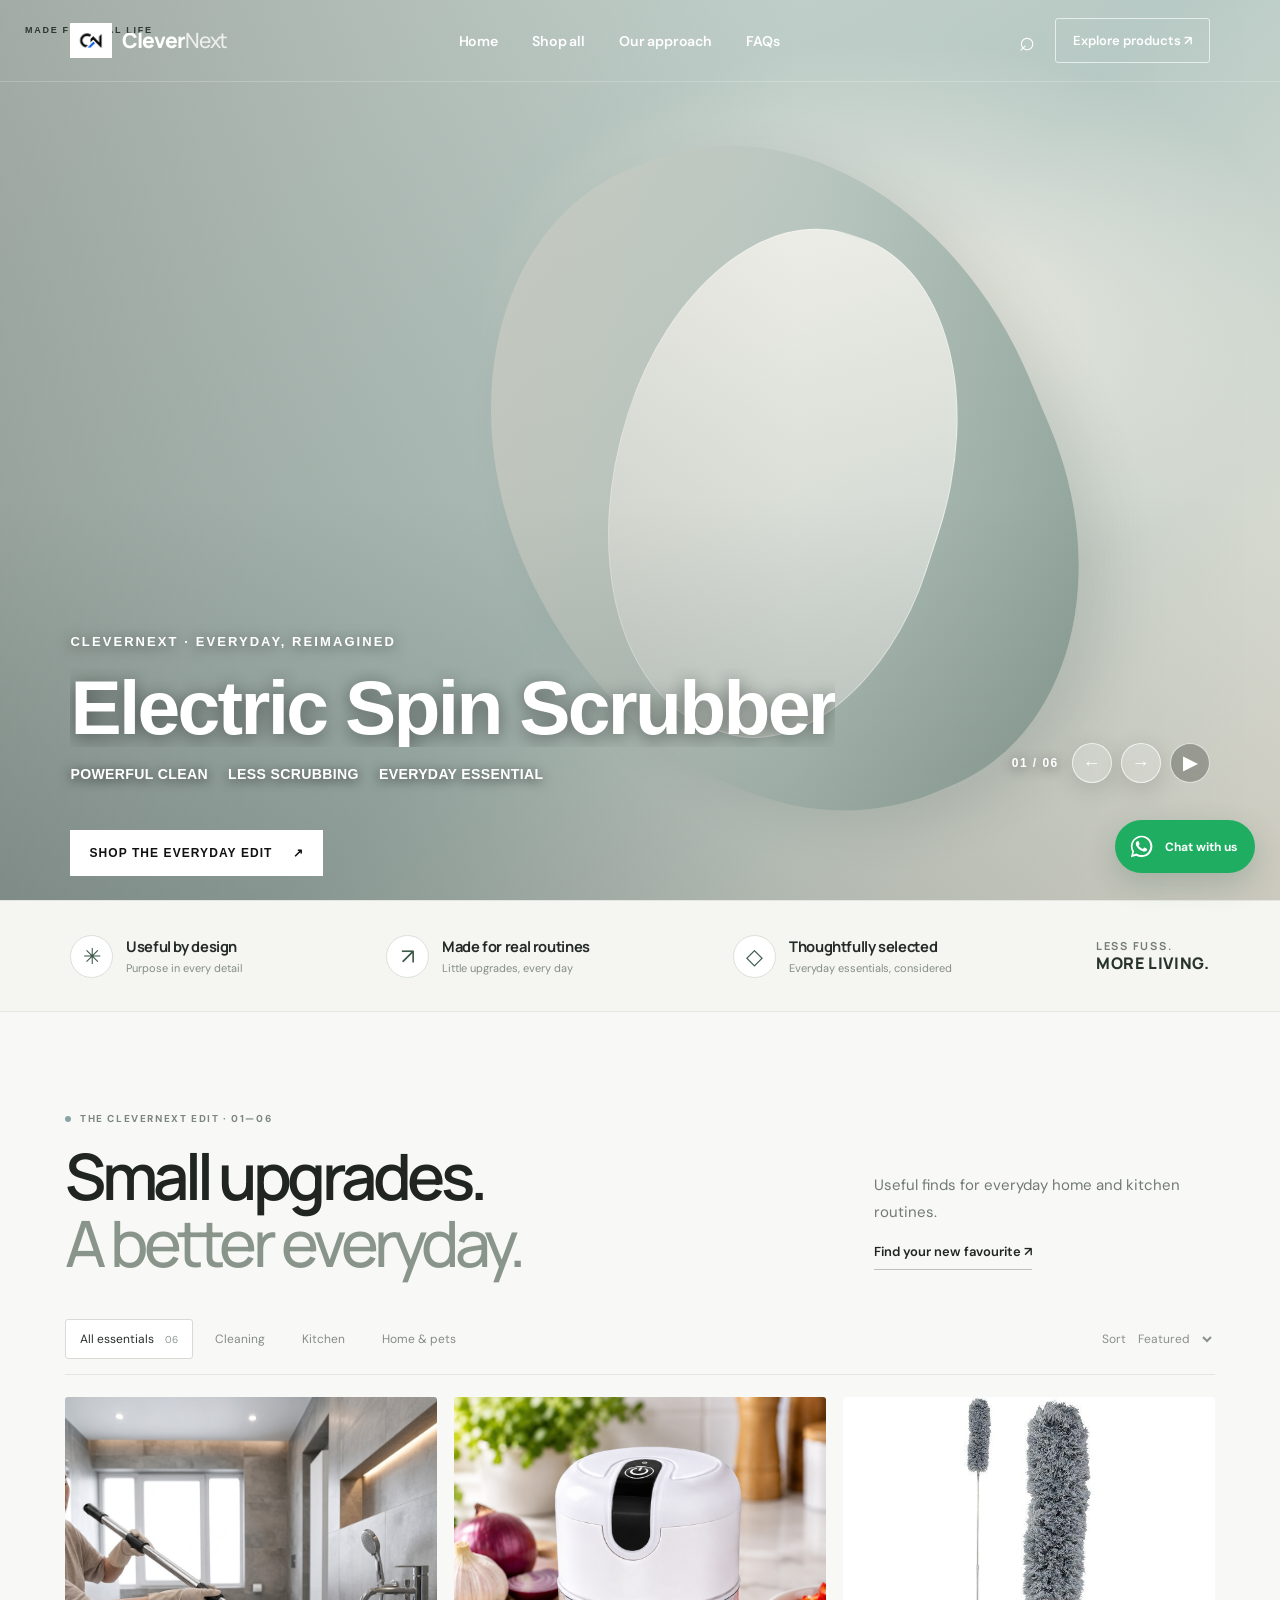
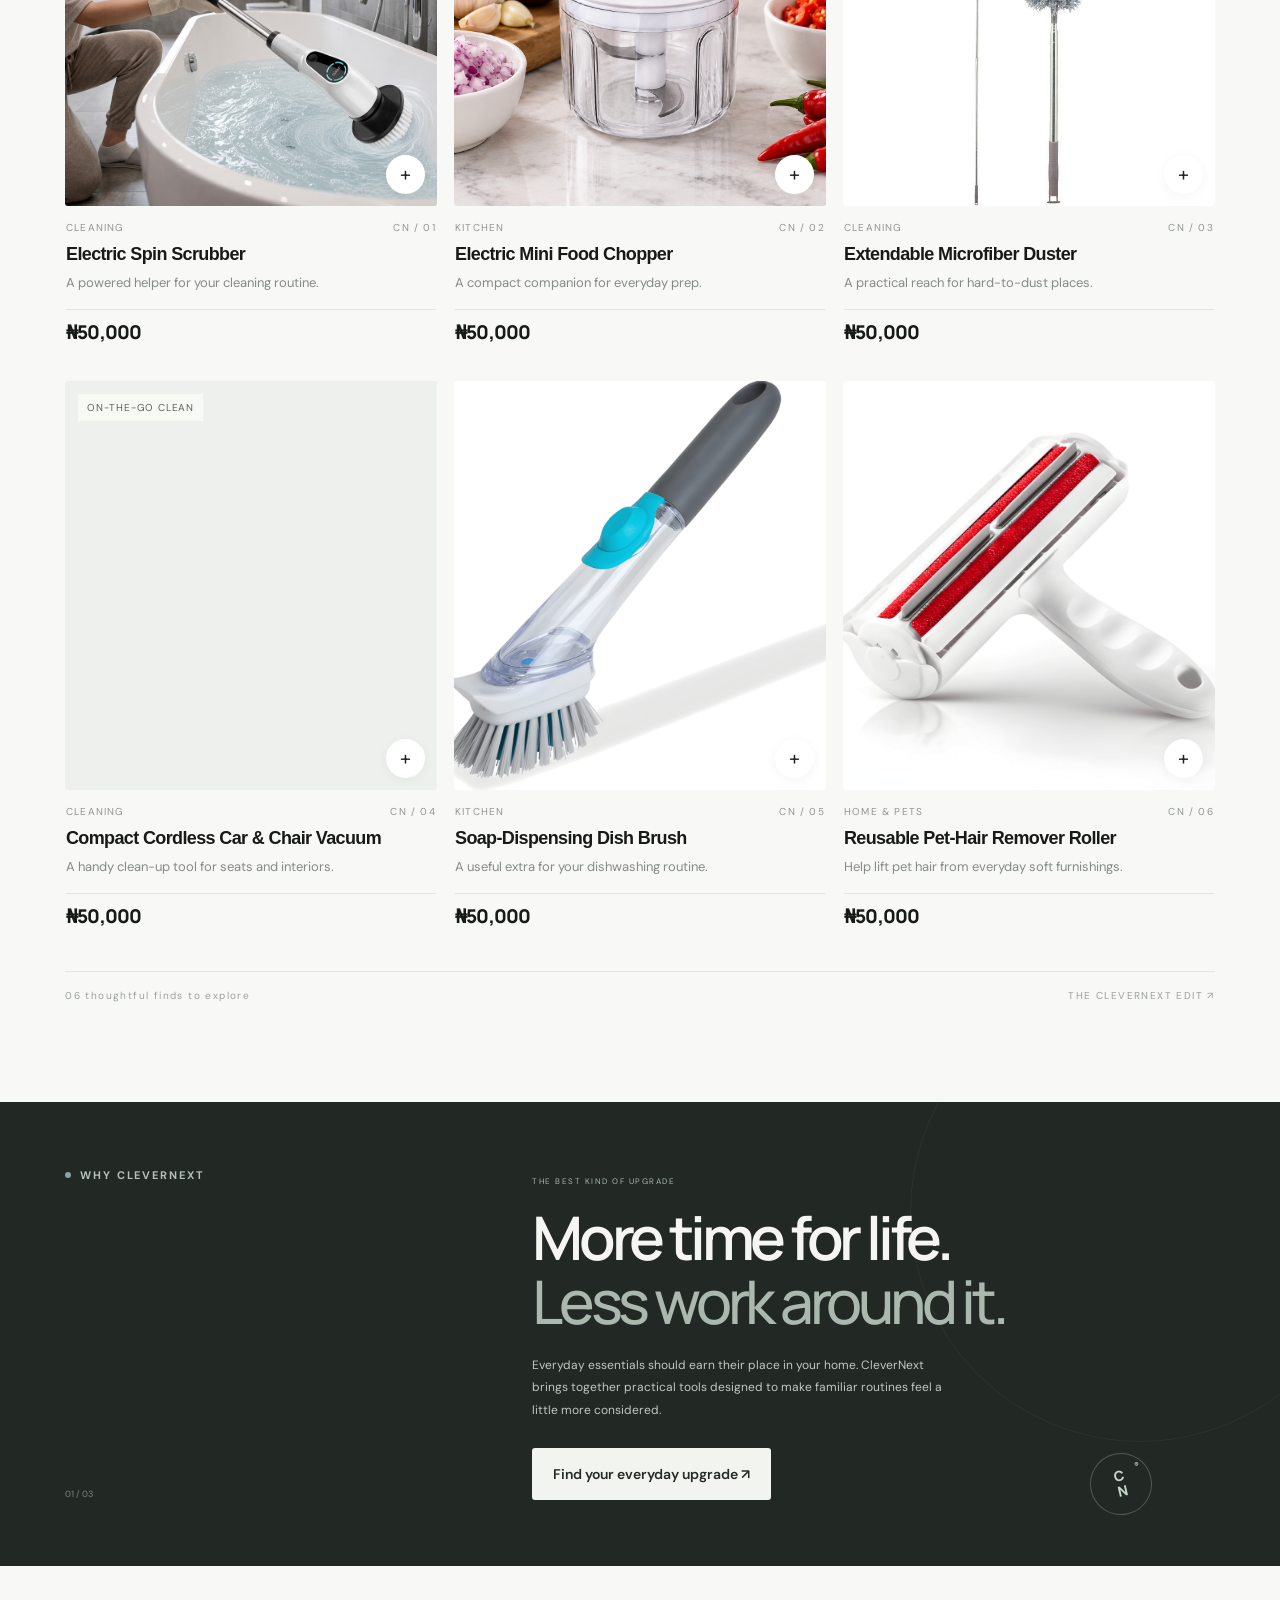
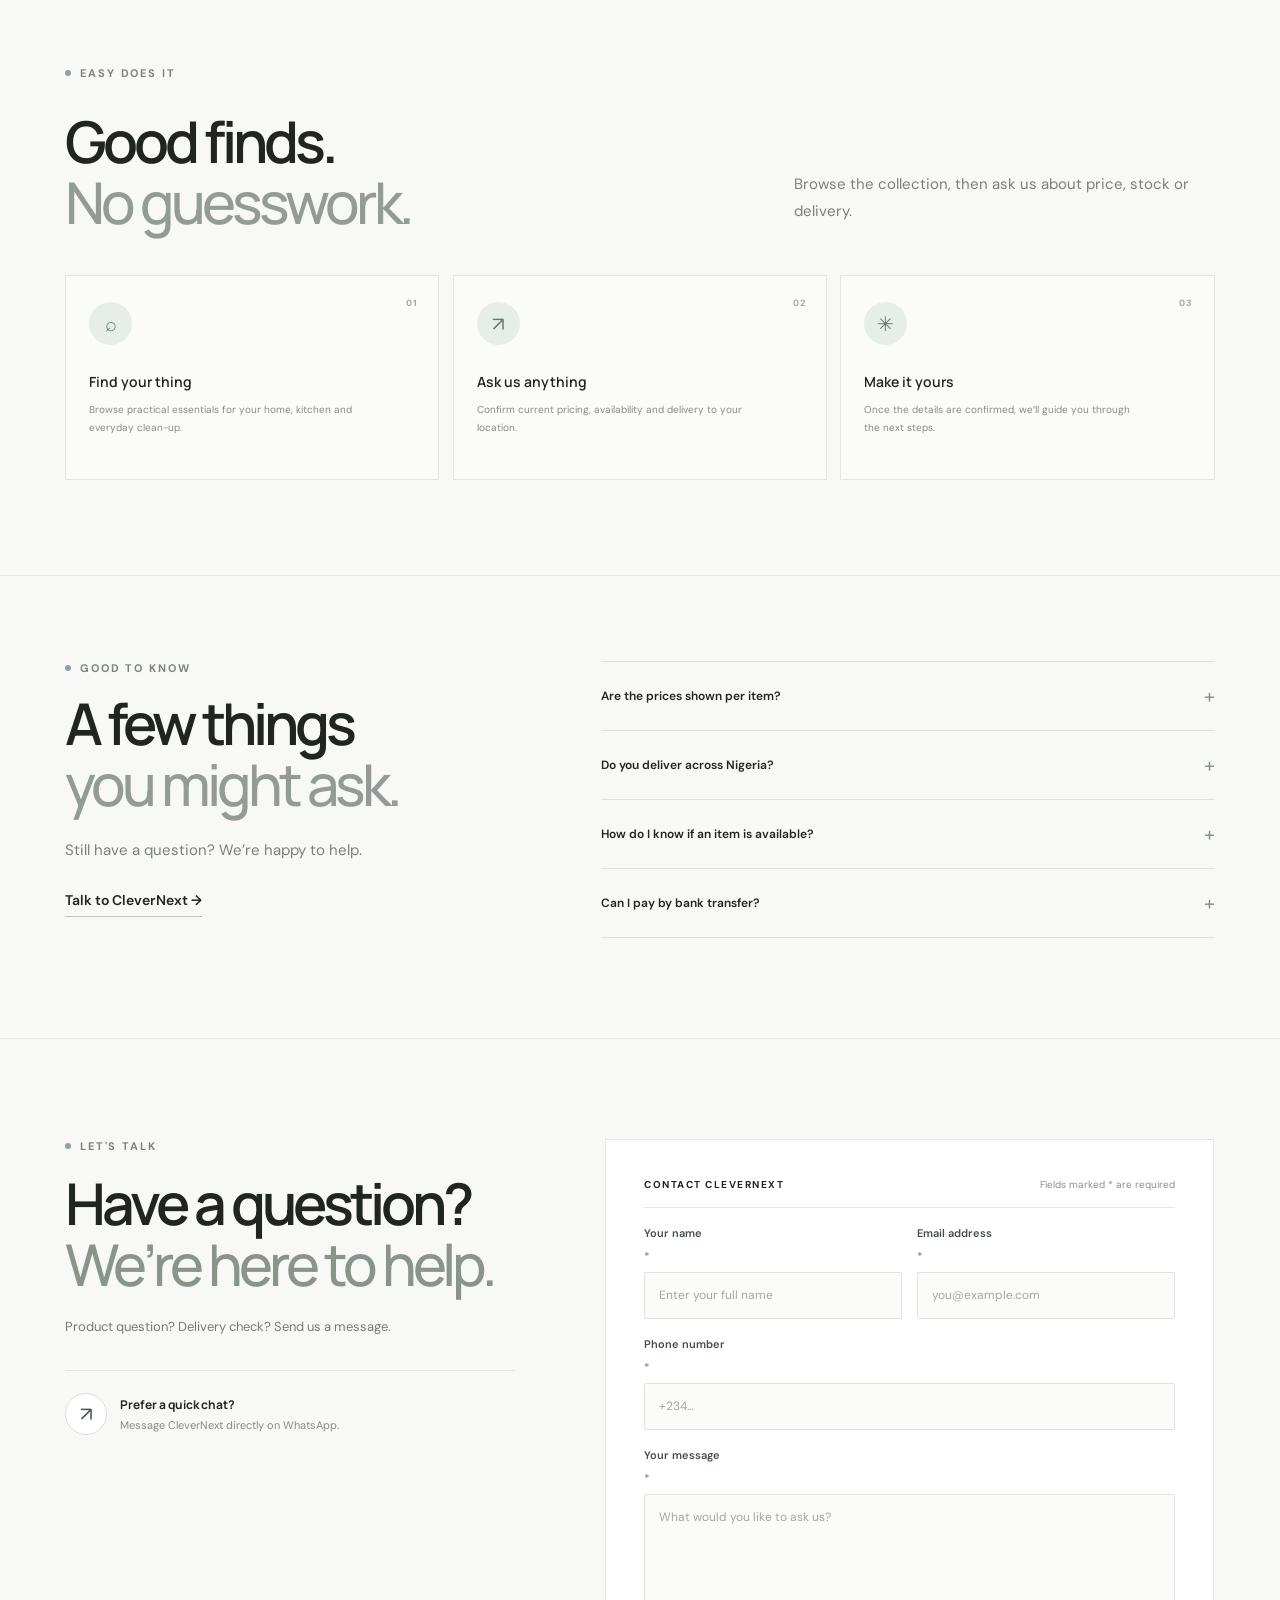
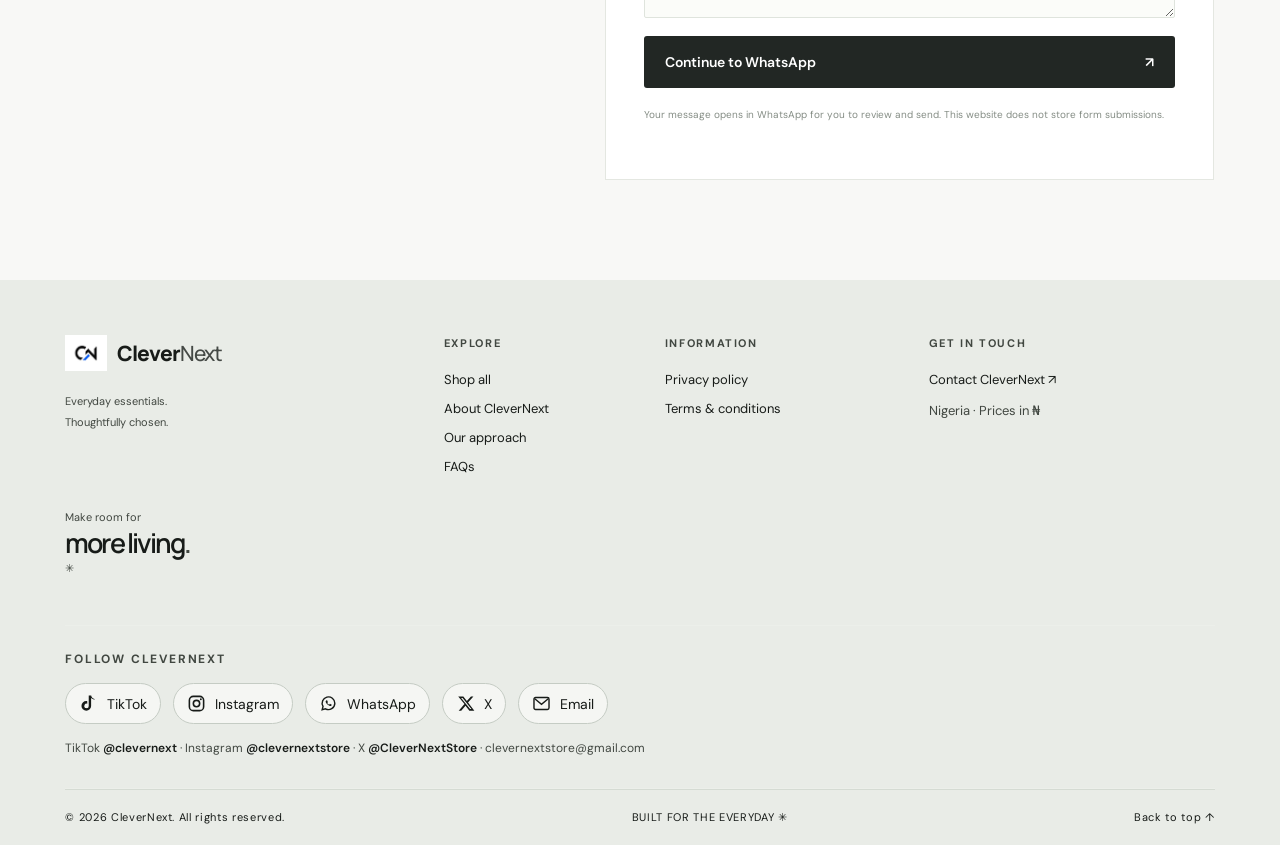
==== commit 1a02a8af: "Remove dead reviews navigation link" ====
--- a/index.html
+++ b/index.html
@@ -1,6 +1,6 @@
 <!doctype html>
 <html lang="en"><head><meta charset="UTF-8"><meta name="viewport" content="width=device-width, initial-scale=1, viewport-fit=cover"><meta name="theme-color" content="#f8f8f6"><meta name="description" content="Thoughtful everyday tools for a cleaner, easier home. Explore CleverNext essentials."><title>CleverNext — Everyday, made easier.</title><link rel="preconnect" href="https://fonts.googleapis.com"><link href="https://fonts.googleapis.com/css2?family=DM+Sans:wght@400;500;600;700&family=Manrope:wght@400;500;600;700;800&display=swap" rel="stylesheet"><link rel="icon" type="image/jpeg" href="assets/images/CleverNext.jpg"><link rel="stylesheet" href="styles.css"><script defer src="app.js"></script></head><body>
-<header class="site-header"><a class="wordmark brand-logo" href="#home" aria-label="CleverNext home"><img src="assets/images/CleverNext.jpg" alt="" width="42" height="42"><span>Clever<span>Next</span></span></a><nav class="desktop-nav" aria-label="Main navigation"><a href="#home">Home</a><a href="#shop">Shop all</a><a href="#story">Our approach</a><a href="#reviews">Reviews</a><a href="#faq">FAQs</a></nav><div class="header-actions"><button class="icon-button" id="search-toggle" aria-label="Search products">⌕</button><a class="header-shop" href="#shop">Explore products ↗</a><button class="icon-button menu-toggle" id="menu-toggle" aria-label="Open menu" aria-expanded="false">☰</button></div></header>
+<header class="site-header"><a class="wordmark brand-logo" href="#home" aria-label="CleverNext home"><img src="assets/images/CleverNext.jpg" alt="" width="42" height="42"><span>Clever<span>Next</span></span></a><nav class="desktop-nav" aria-label="Main navigation"><a href="#home">Home</a><a href="#shop">Shop all</a><a href="#story">Our approach</a><a href="#faq">FAQs</a></nav><div class="header-actions"><button class="icon-button" id="search-toggle" aria-label="Search products">⌕</button><a class="header-shop" href="#shop">Explore products ↗</a><button class="icon-button menu-toggle" id="menu-toggle" aria-label="Open menu" aria-expanded="false">☰</button></div></header>
 <div class="search-panel" id="search-panel" hidden><label for="product-search">Find your next everyday essential</label><div class="search-field"><input id="product-search" type="search" placeholder="Try “cleaning” or “kitchen”"><button id="search-close" aria-label="Close search">×</button></div></div>
 <main id="home"><section class="hero hero-fullscreen" aria-label="CleverNext featured products"><div class="hero-media" id="hero-media"><video id="hero-video" muted playsinline autoplay preload="auto" aria-label="CleverNext product demonstration"></video><div class="hero-poster"><span>MADE FOR REAL LIFE</span><i></i><b></b></div><div class="media-shade"></div><div class="hero-product-overlay" aria-live="polite"><div class="hero-product-copy"><span class="hero-kicker">CLEVERNEXT · EVERYDAY, REIMAGINED</span><h1 id="hero-product-title">Electric Spin Scrubber</h1><div class="hero-tags" id="hero-tags"><span>POWERFUL CLEAN</span><span>LESS SCRUBBING</span><span>EVERYDAY ESSENTIAL</span></div></div><div class="hero-product-controls"><span id="media-counter">01 / 06</span><button class="media-control media-step" id="media-prev" aria-label="Previous featured product">←</button><button class="media-control media-step" id="media-next" aria-label="Next featured product">→</button><button class="media-control" id="media-toggle" aria-label="Pause video sequence">Ⅱ</button></div></div><a class="hero-shop-link" href="#shop">SHOP THE EVERYDAY EDIT <span>↗</span></a></div></section>
 <section class="value-strip" aria-label="The CleverNext difference"><div class="value-point"><span class="value-icon">✳</span><span><strong>Useful by design</strong><small>Purpose in every detail</small></span></div><div class="value-point"><span class="value-icon">↗</span><span><strong>Made for real routines</strong><small>Little upgrades, every day</small></span></div><div class="value-point"><span class="value-icon">◇</span><span><strong>Thoughtfully selected</strong><small>Everyday essentials, considered</small></span></div><div class="value-signoff"><span>LESS FUSS.</span><strong>MORE LIVING.</strong></div></section>
--- a/styles.css
+++ b/styles.css
@@ -145,3 +145,13 @@
 .info-page .button{margin-top:12px}
 @media(max-width:760px){.info-page{padding-top:32px}.info-content p,.info-content li{font-size:14px}.info-content h2{margin-top:29px}}
 @media(prefers-reduced-motion:reduce){.hero-product-copy .hero-kicker,.hero-product-copy h1,.hero-tags,.hero-media video.is-ready{animation:none!important}.product-card,.value-strip .value-point{transition:none}}
+
+/* Product-card pricing hierarchy */
+.product-bottom .price-note{display:flex;flex-direction:column;align-items:flex-start;gap:2px;line-height:1.15}
+.product-bottom .price-note strong{font:800 19px/1.1 Manrope,sans-serif;letter-spacing:-.04em;color:#171b18}
+.product-bottom .price-note small{font:500 10px/1.3 "DM Sans",sans-serif;letter-spacing:.03em;color:#666f67}
+.product-bottom .enquire-link{white-space:nowrap}
+@media(max-width:640px){.product-bottom .price-note strong{font-size:18px}.product-bottom .enquire-link{font-size:12px}}
+/* Shorter, more deliberate editorial copy blocks */
+.reveal-item{will-change:opacity,transform}
+.info-hero.reveal-item,.info-content h2.reveal-item,.info-content .info-callout.reveal-item{transition-duration:.65s}
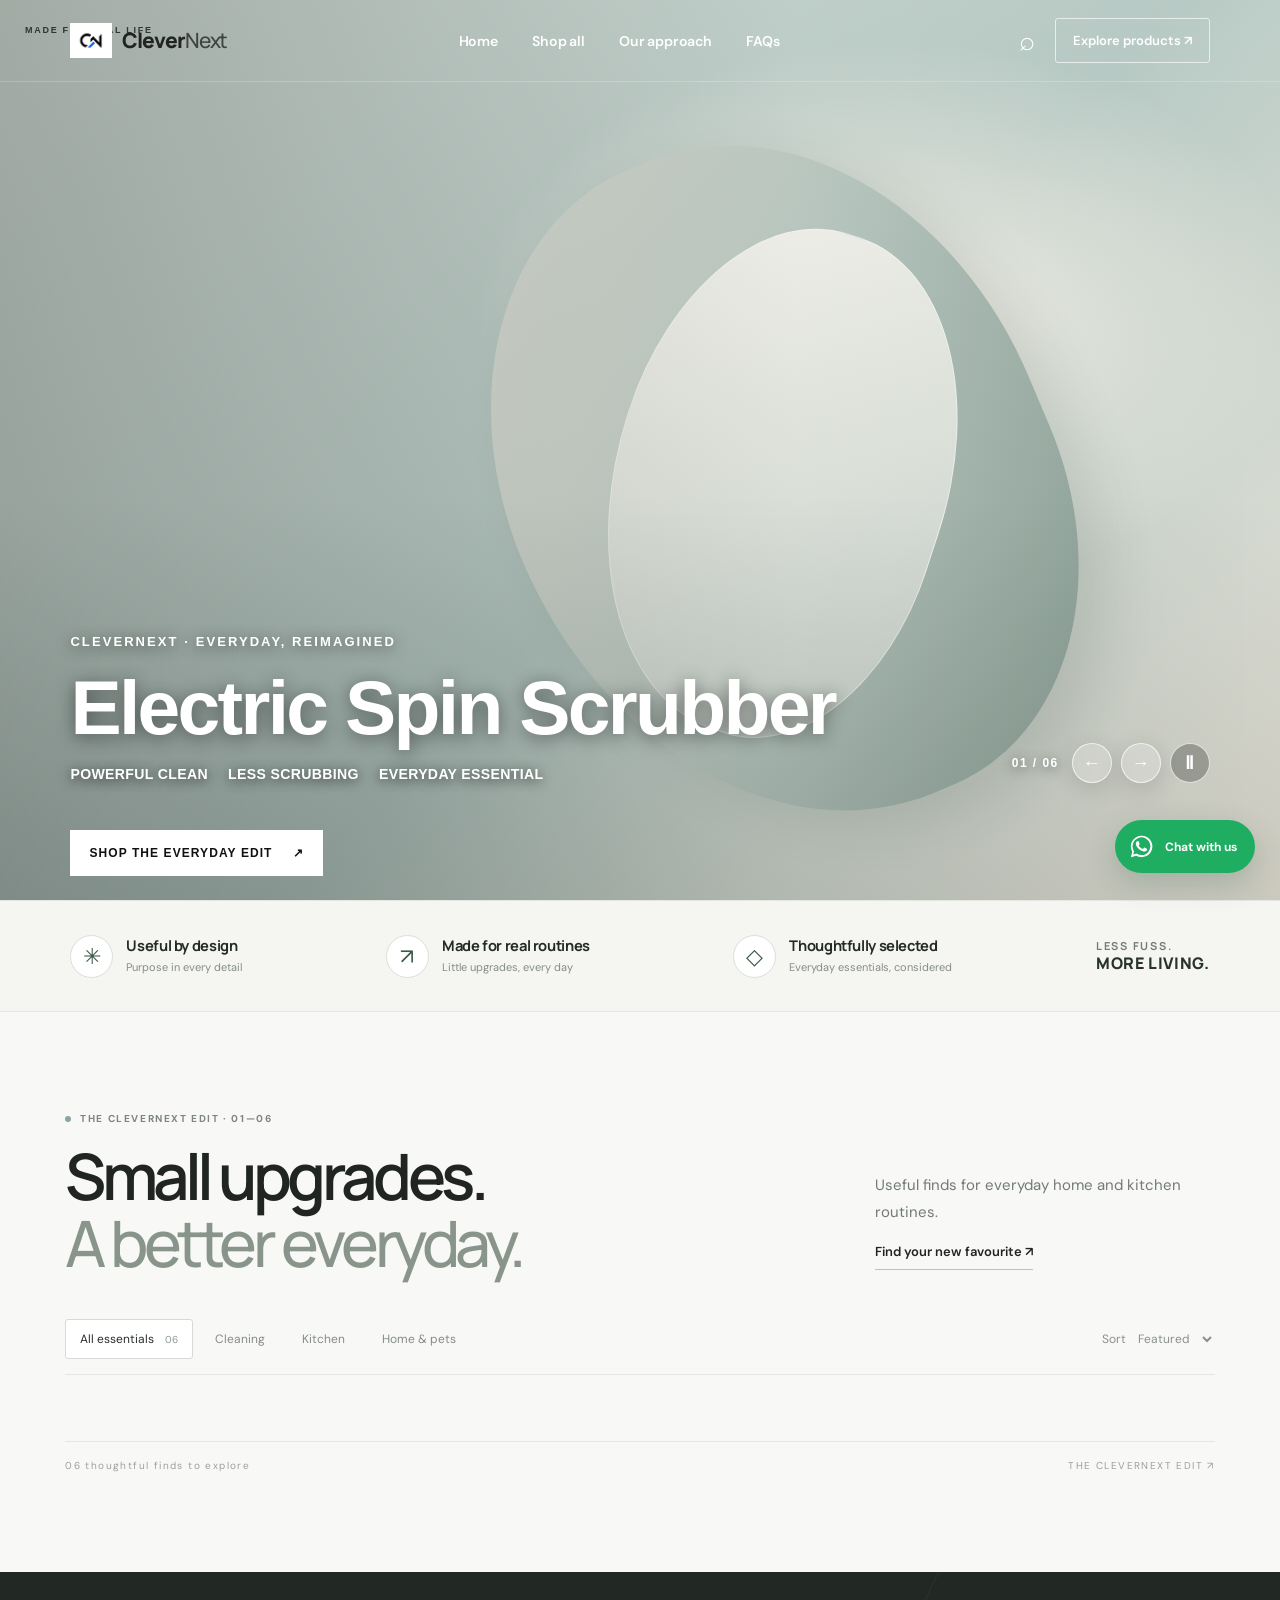
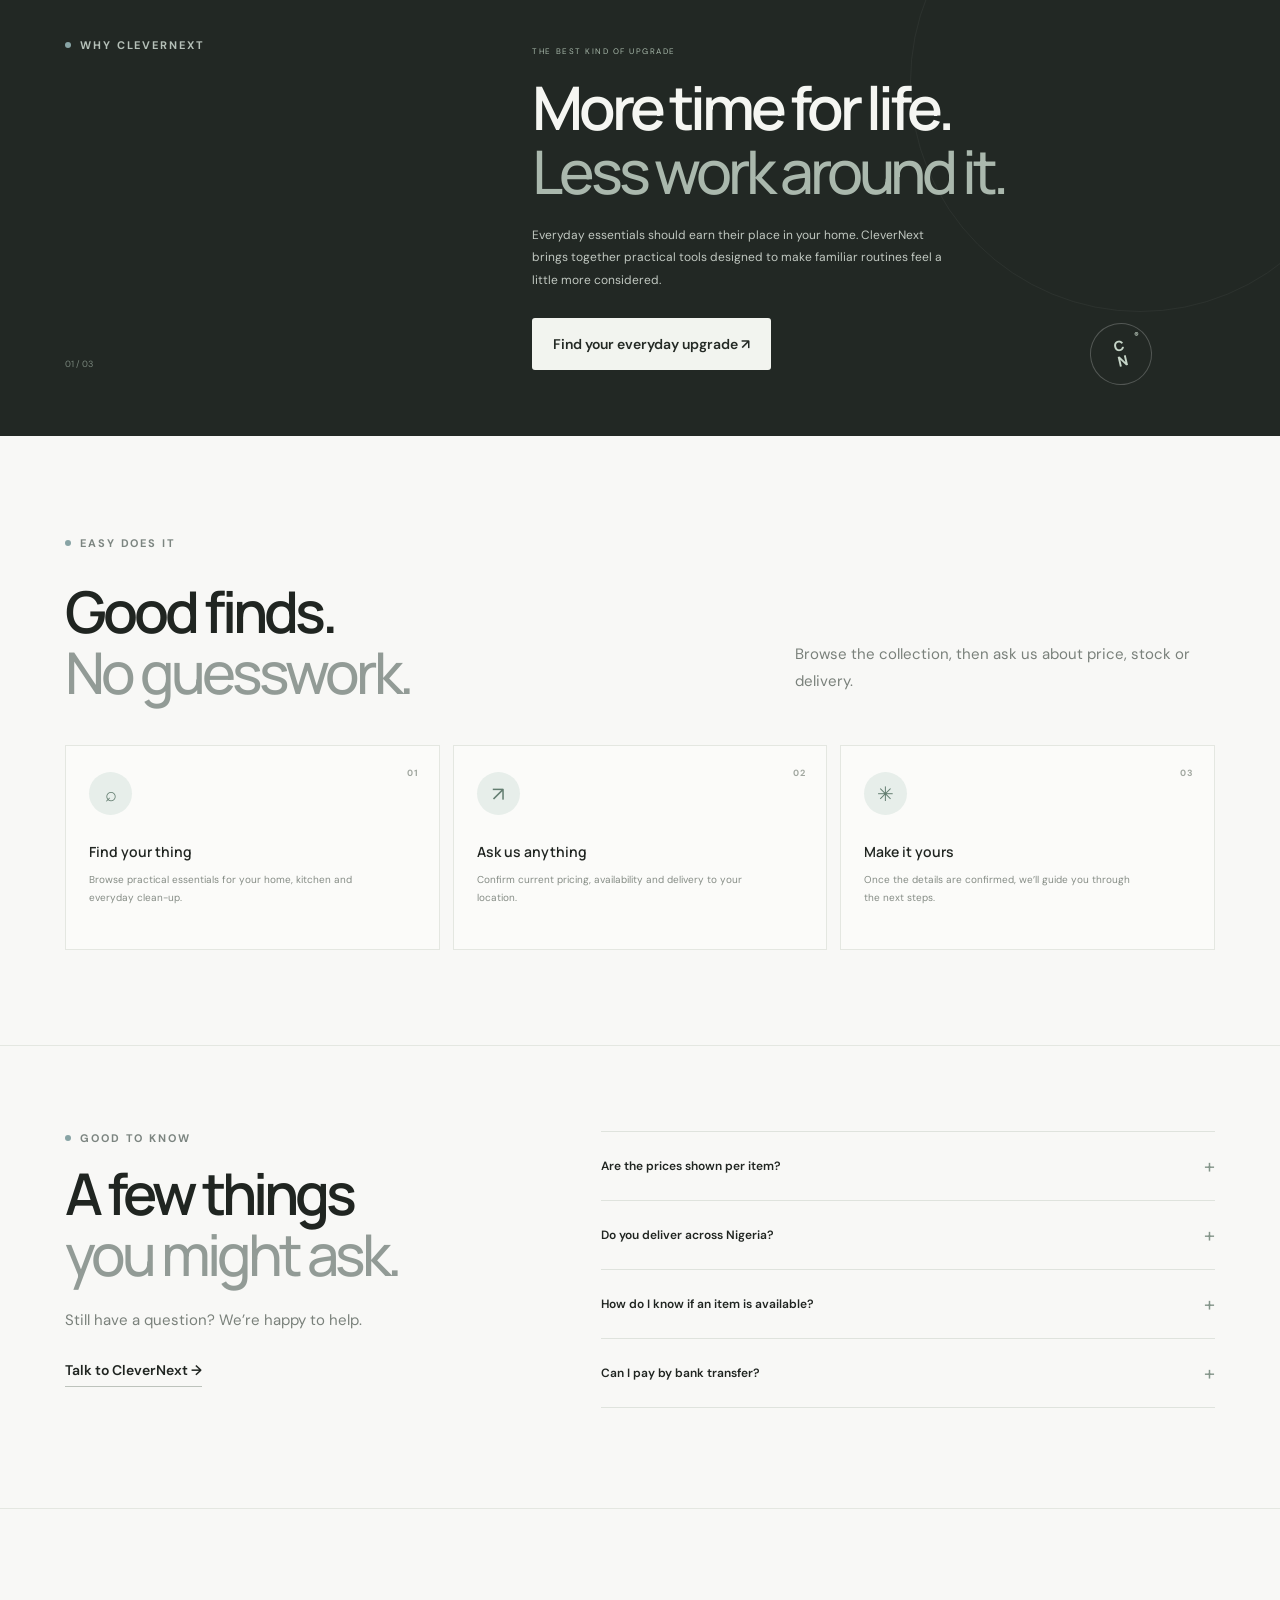
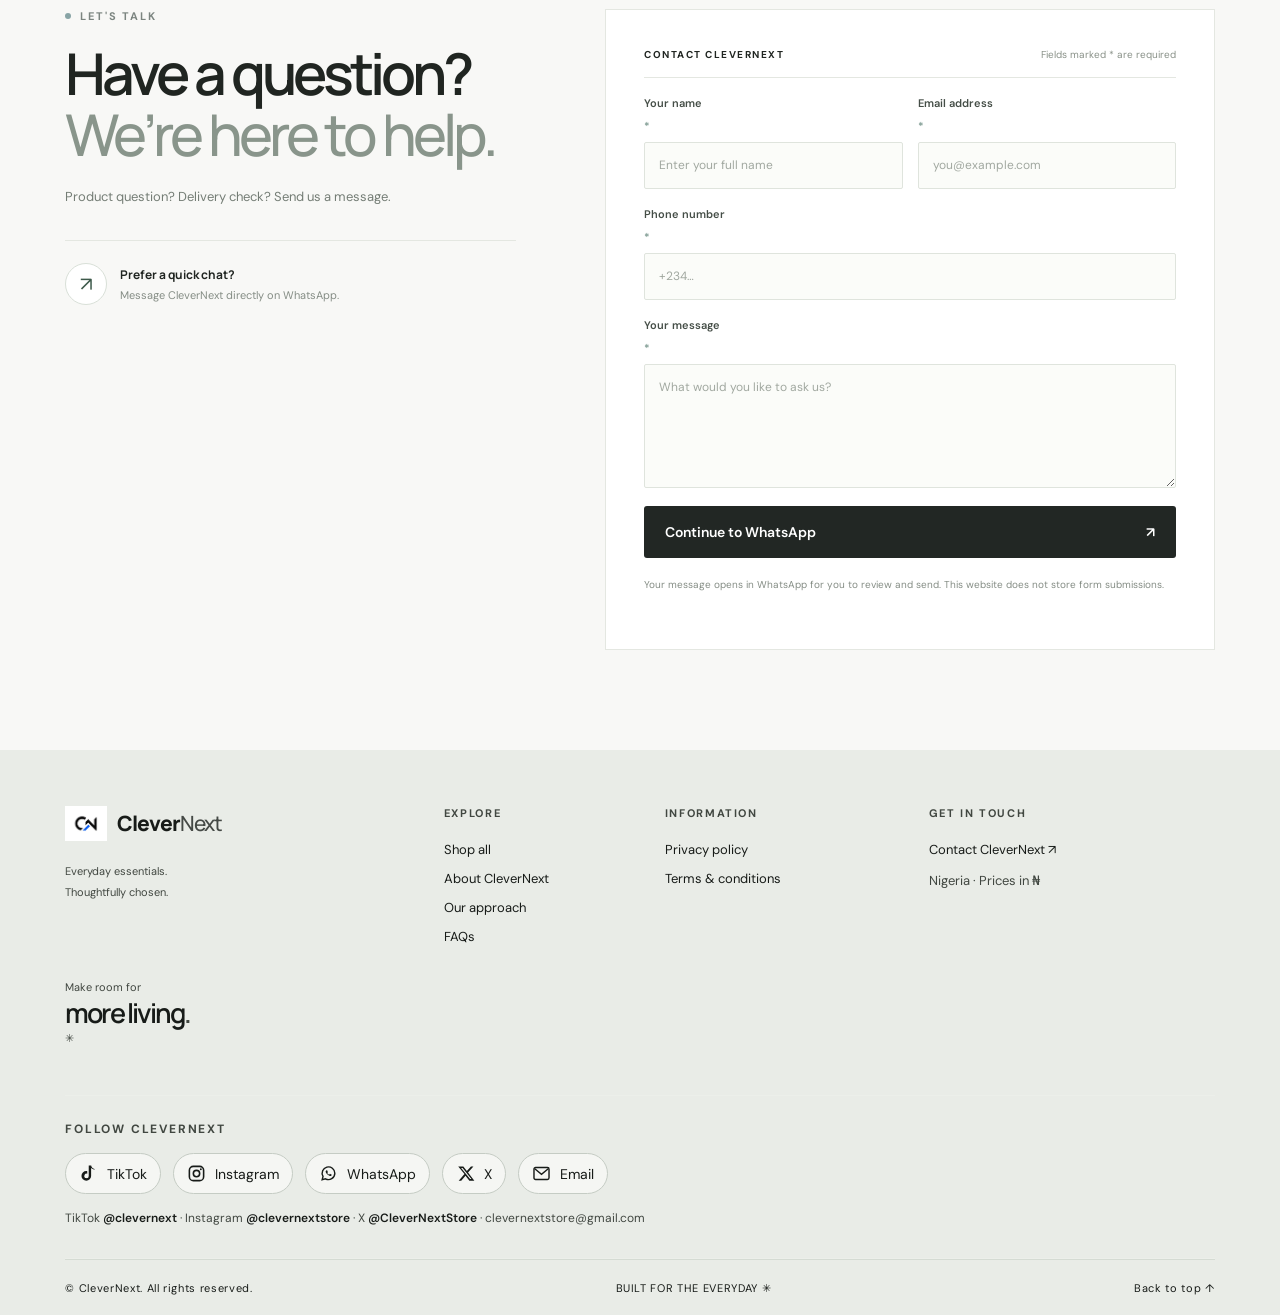
==== commit a58fdfd7: "Prioritize hero video loading and font connections" ====
--- a/index.html
+++ b/index.html
@@ -1,8 +1,8 @@
 <!doctype html>
-<html lang="en"><head><meta charset="UTF-8"><meta name="viewport" content="width=device-width, initial-scale=1, viewport-fit=cover"><meta name="theme-color" content="#f8f8f6"><meta name="description" content="Thoughtful everyday tools for a cleaner, easier home. Explore CleverNext essentials."><title>CleverNext — Everyday, made easier.</title><link rel="preconnect" href="https://fonts.googleapis.com"><link href="https://fonts.googleapis.com/css2?family=DM+Sans:wght@400;500;600;700&family=Manrope:wght@400;500;600;700;800&display=swap" rel="stylesheet"><link rel="icon" type="image/jpeg" href="assets/images/CleverNext.jpg"><link rel="stylesheet" href="styles.css"><script defer src="app.js"></script></head><body>
+<html lang="en"><head><meta charset="UTF-8"><meta name="viewport" content="width=device-width, initial-scale=1, viewport-fit=cover"><meta name="theme-color" content="#f8f8f6"><meta name="description" content="Thoughtful everyday tools for a cleaner, easier home. Explore CleverNext essentials."><title>CleverNext — Everyday, made easier.</title><link rel="preconnect" href="https://fonts.googleapis.com"><link rel="preconnect" href="https://fonts.gstatic.com" crossorigin><link rel="preload" as="video" href="Hero-Section-Videos/Spin_scrubber_cleaning_bathroom.mp4" type="video/mp4"><link href="https://fonts.googleapis.com/css2?family=DM+Sans:wght@400;500;600;700&family=Manrope:wght@400;500;600;700;800&display=swap" rel="stylesheet"><link rel="icon" type="image/jpeg" href="assets/images/CleverNext.jpg"><link rel="stylesheet" href="styles.css"><script defer src="app.js"></script></head><body>
 <header class="site-header"><a class="wordmark brand-logo" href="#home" aria-label="CleverNext home"><img src="assets/images/CleverNext.jpg" alt="" width="42" height="42"><span>Clever<span>Next</span></span></a><nav class="desktop-nav" aria-label="Main navigation"><a href="#home">Home</a><a href="#shop">Shop all</a><a href="#story">Our approach</a><a href="#faq">FAQs</a></nav><div class="header-actions"><button class="icon-button" id="search-toggle" aria-label="Search products">⌕</button><a class="header-shop" href="#shop">Explore products ↗</a><button class="icon-button menu-toggle" id="menu-toggle" aria-label="Open menu" aria-expanded="false">☰</button></div></header>
 <div class="search-panel" id="search-panel" hidden><label for="product-search">Find your next everyday essential</label><div class="search-field"><input id="product-search" type="search" placeholder="Try “cleaning” or “kitchen”"><button id="search-close" aria-label="Close search">×</button></div></div>
-<main id="home"><section class="hero hero-fullscreen" aria-label="CleverNext featured products"><div class="hero-media" id="hero-media"><video id="hero-video" muted playsinline autoplay preload="auto" aria-label="CleverNext product demonstration"></video><div class="hero-poster"><span>MADE FOR REAL LIFE</span><i></i><b></b></div><div class="media-shade"></div><div class="hero-product-overlay" aria-live="polite"><div class="hero-product-copy"><span class="hero-kicker">CLEVERNEXT · EVERYDAY, REIMAGINED</span><h1 id="hero-product-title">Electric Spin Scrubber</h1><div class="hero-tags" id="hero-tags"><span>POWERFUL CLEAN</span><span>LESS SCRUBBING</span><span>EVERYDAY ESSENTIAL</span></div></div><div class="hero-product-controls"><span id="media-counter">01 / 06</span><button class="media-control media-step" id="media-prev" aria-label="Previous featured product">←</button><button class="media-control media-step" id="media-next" aria-label="Next featured product">→</button><button class="media-control" id="media-toggle" aria-label="Pause video sequence">Ⅱ</button></div></div><a class="hero-shop-link" href="#shop">SHOP THE EVERYDAY EDIT <span>↗</span></a></div></section>
+<main id="home"><section class="hero hero-fullscreen" aria-label="CleverNext featured products"><div class="hero-media" id="hero-media"><video id="hero-video" muted playsinline autoplay preload="auto" fetchpriority="high" aria-label="CleverNext product demonstration"></video><div class="hero-poster"><span>MADE FOR REAL LIFE</span><i></i><b></b></div><div class="media-shade"></div><div class="hero-product-overlay" aria-live="polite"><div class="hero-product-copy"><span class="hero-kicker">CLEVERNEXT · EVERYDAY, REIMAGINED</span><h1 id="hero-product-title">Electric Spin Scrubber</h1><div class="hero-tags" id="hero-tags"><span>POWERFUL CLEAN</span><span>LESS SCRUBBING</span><span>EVERYDAY ESSENTIAL</span></div></div><div class="hero-product-controls"><span id="media-counter">01 / 06</span><button class="media-control media-step" id="media-prev" aria-label="Previous featured product">←</button><button class="media-control media-step" id="media-next" aria-label="Next featured product">→</button><button class="media-control" id="media-toggle" aria-label="Pause video sequence">Ⅱ</button></div></div><a class="hero-shop-link" href="#shop">SHOP THE EVERYDAY EDIT <span>↗</span></a></div></section>
 <section class="value-strip" aria-label="The CleverNext difference"><div class="value-point"><span class="value-icon">✳</span><span><strong>Useful by design</strong><small>Purpose in every detail</small></span></div><div class="value-point"><span class="value-icon">↗</span><span><strong>Made for real routines</strong><small>Little upgrades, every day</small></span></div><div class="value-point"><span class="value-icon">◇</span><span><strong>Thoughtfully selected</strong><small>Everyday essentials, considered</small></span></div><div class="value-signoff"><span>LESS FUSS.</span><strong>MORE LIVING.</strong></div></section>
 <section class="section-wrap" id="shop"><div class="section-heading reveal-on-scroll"><div><div class="eyebrow"><i></i> THE CLEVERNEXT EDIT · 01—06</div><h2>Small upgrades.<br><span>A better everyday.</span></h2></div><div class="heading-side"><p>Useful finds for everyday home and kitchen routines.</p><a class="text-link" href="#product-grid">Find your new favourite ↗</a></div></div><div class="shop-toolbar"><div class="filter-list"><button class="filter-chip active" data-filter="all">All essentials <small>06</small></button><button class="filter-chip" data-filter="cleaning">Cleaning</button><button class="filter-chip" data-filter="kitchen">Kitchen</button><button class="filter-chip" data-filter="home">Home & pets</button></div><label class="sort-wrap">Sort <select id="sort-products"><option value="featured">Featured</option><option value="az">Name: A–Z</option><option value="za">Name: Z–A</option></select></label></div><div class="product-grid" id="product-grid" aria-live="polite"></div><div class="collection-bottom"><span>06 thoughtful finds to explore</span><span>THE CLEVERNEXT EDIT ↗</span></div></section>
 <section class="manifesto" id="story"><div class="manifesto-side"><div class="eyebrow light"><i></i> WHY CLEVERNEXT</div><span>01 / 03</span></div><div class="manifesto-main"><small>THE BEST KIND OF UPGRADE</small><h2>More time for life.<br><span>Less work around it.</span></h2><p>Everyday essentials should earn their place in your home. CleverNext brings together practical tools designed to make familiar routines feel a little more considered.</p><a class="button button-light" href="#shop">Find your everyday upgrade ↗</a></div><div class="orbit"></div><div class="stamp">C<br>N<span>®</span></div></section>
--- a/styles.css
+++ b/styles.css
@@ -155,3 +155,23 @@
 /* Shorter, more deliberate editorial copy blocks */
 .reveal-item{will-change:opacity,transform}
 .info-hero.reveal-item,.info-content h2.reveal-item,.info-content .info-callout.reveal-item{transition-duration:.65s}
+
+
+/* Performance + compact catalogue cards (2026-10) */
+/* Keep the brand readable on the light sticky header; remove the phantom/placeholder logo treatment. */
+.site-header .wordmark{color:#202521!important;text-shadow:none!important}
+.site-header .logo-placeholder,.site-header .logo-placeholder-label{display:none!important}
+/* Compact product card hierarchy, especially on narrow phones. */
+.product-info h3{font-size:13px!important;line-height:1.25!important;letter-spacing:-.025em!important;font-weight:700!important}
+.product-description{display:none!important}
+.product-bottom .price-note strong{font-size:10px!important;line-height:1.2!important;letter-spacing:-.02em!important}
+.product-bottom .price-note,.product-bottom .enquire-link{font-size:9px!important}
+@media(max-width:640px){.product-info h3{font-size:11px!important;line-height:1.25!important;margin:6px 0 4px!important}.product-bottom .price-note strong{font-size:9px!important}.product-bottom{margin-top:7px!important;padding-top:7px!important}}
+/* Avoid GPU layer bloat and decorative motion delaying the first useful frame. */
+.reveal-item{will-change:auto!important;transition-duration:.18s!important;transition-delay:0s!important}
+.product-card.reveal-item:nth-child(n){transition-delay:0s!important}
+.hero-media video{transition:none!important;animation:none!important}
+.hero-product-copy .hero-kicker,.hero-product-copy h1,.hero-tags{animation:none!important}
+.product-image{transition:transform .18s ease!important}
+.product-hover-video{transition:opacity .12s linear!important;backface-visibility:hidden}
+@media(prefers-reduced-motion:reduce){.product-hover-video{display:none!important}}
